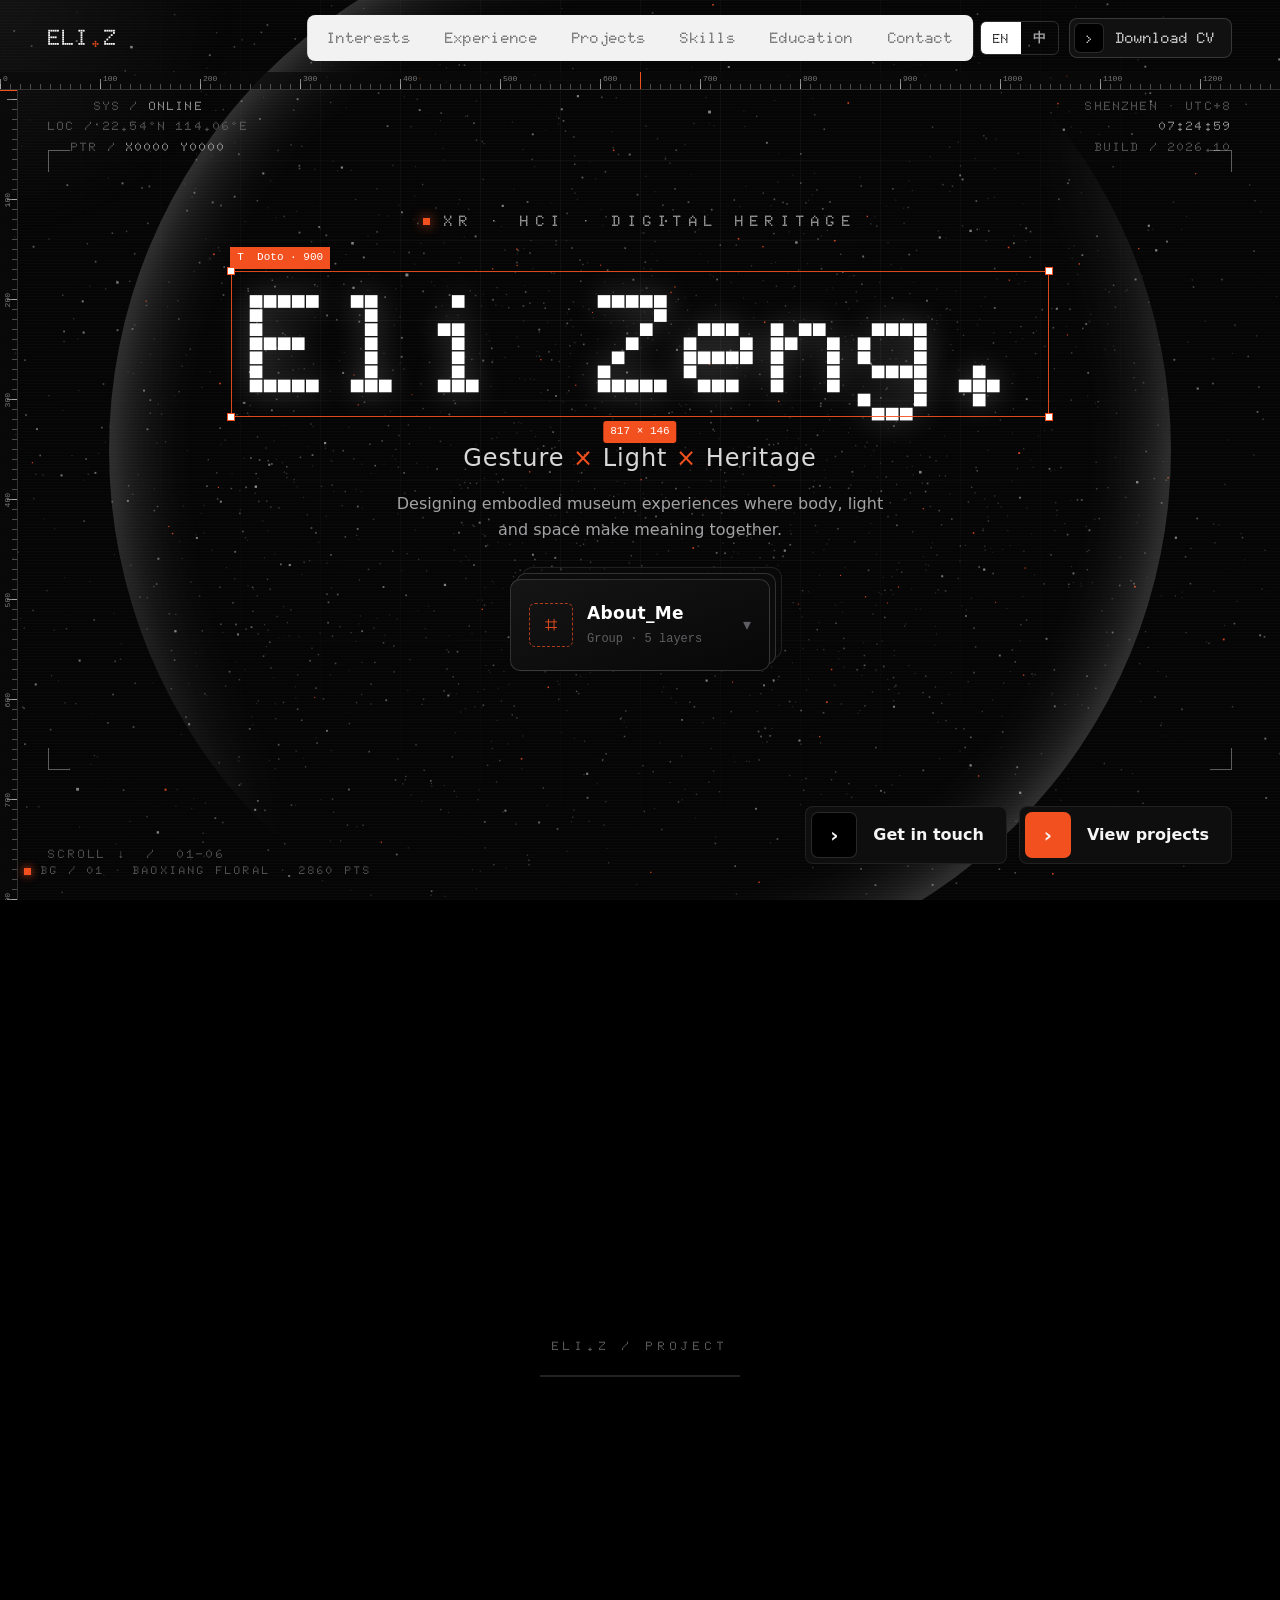
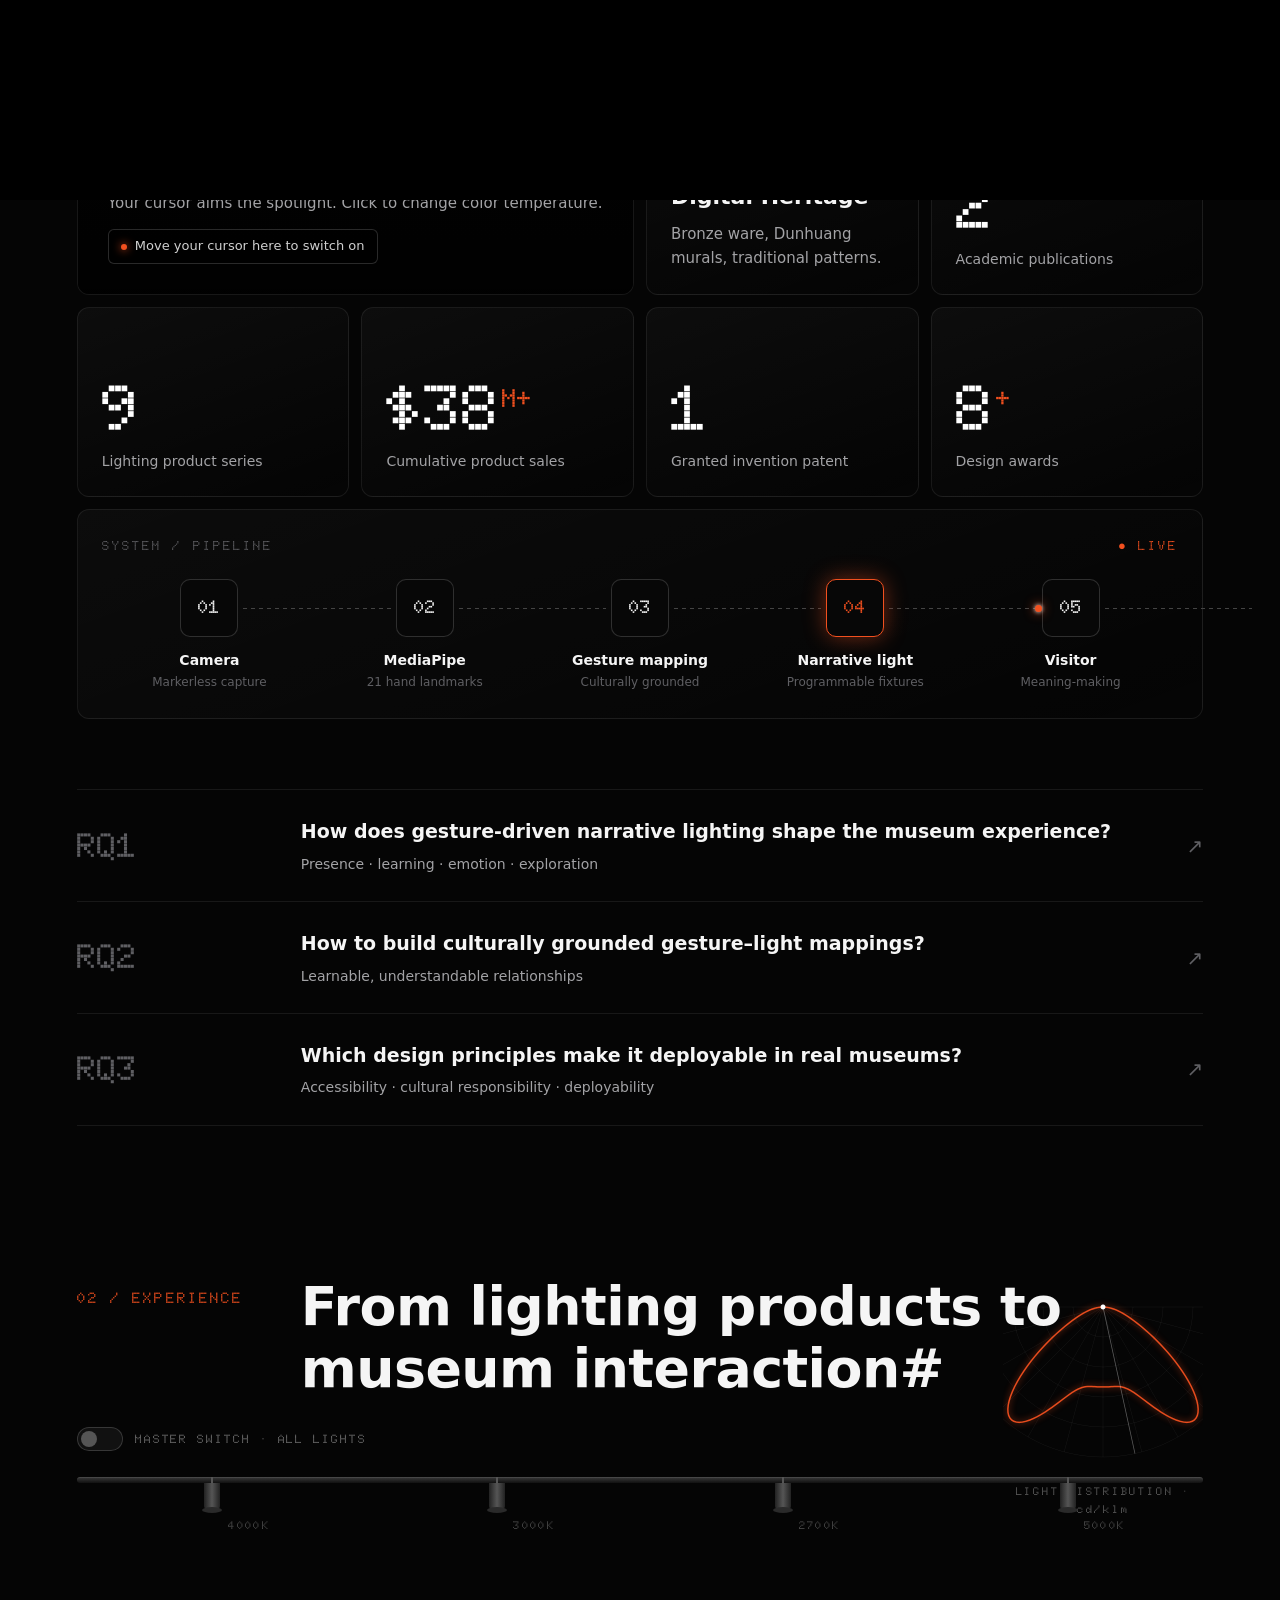
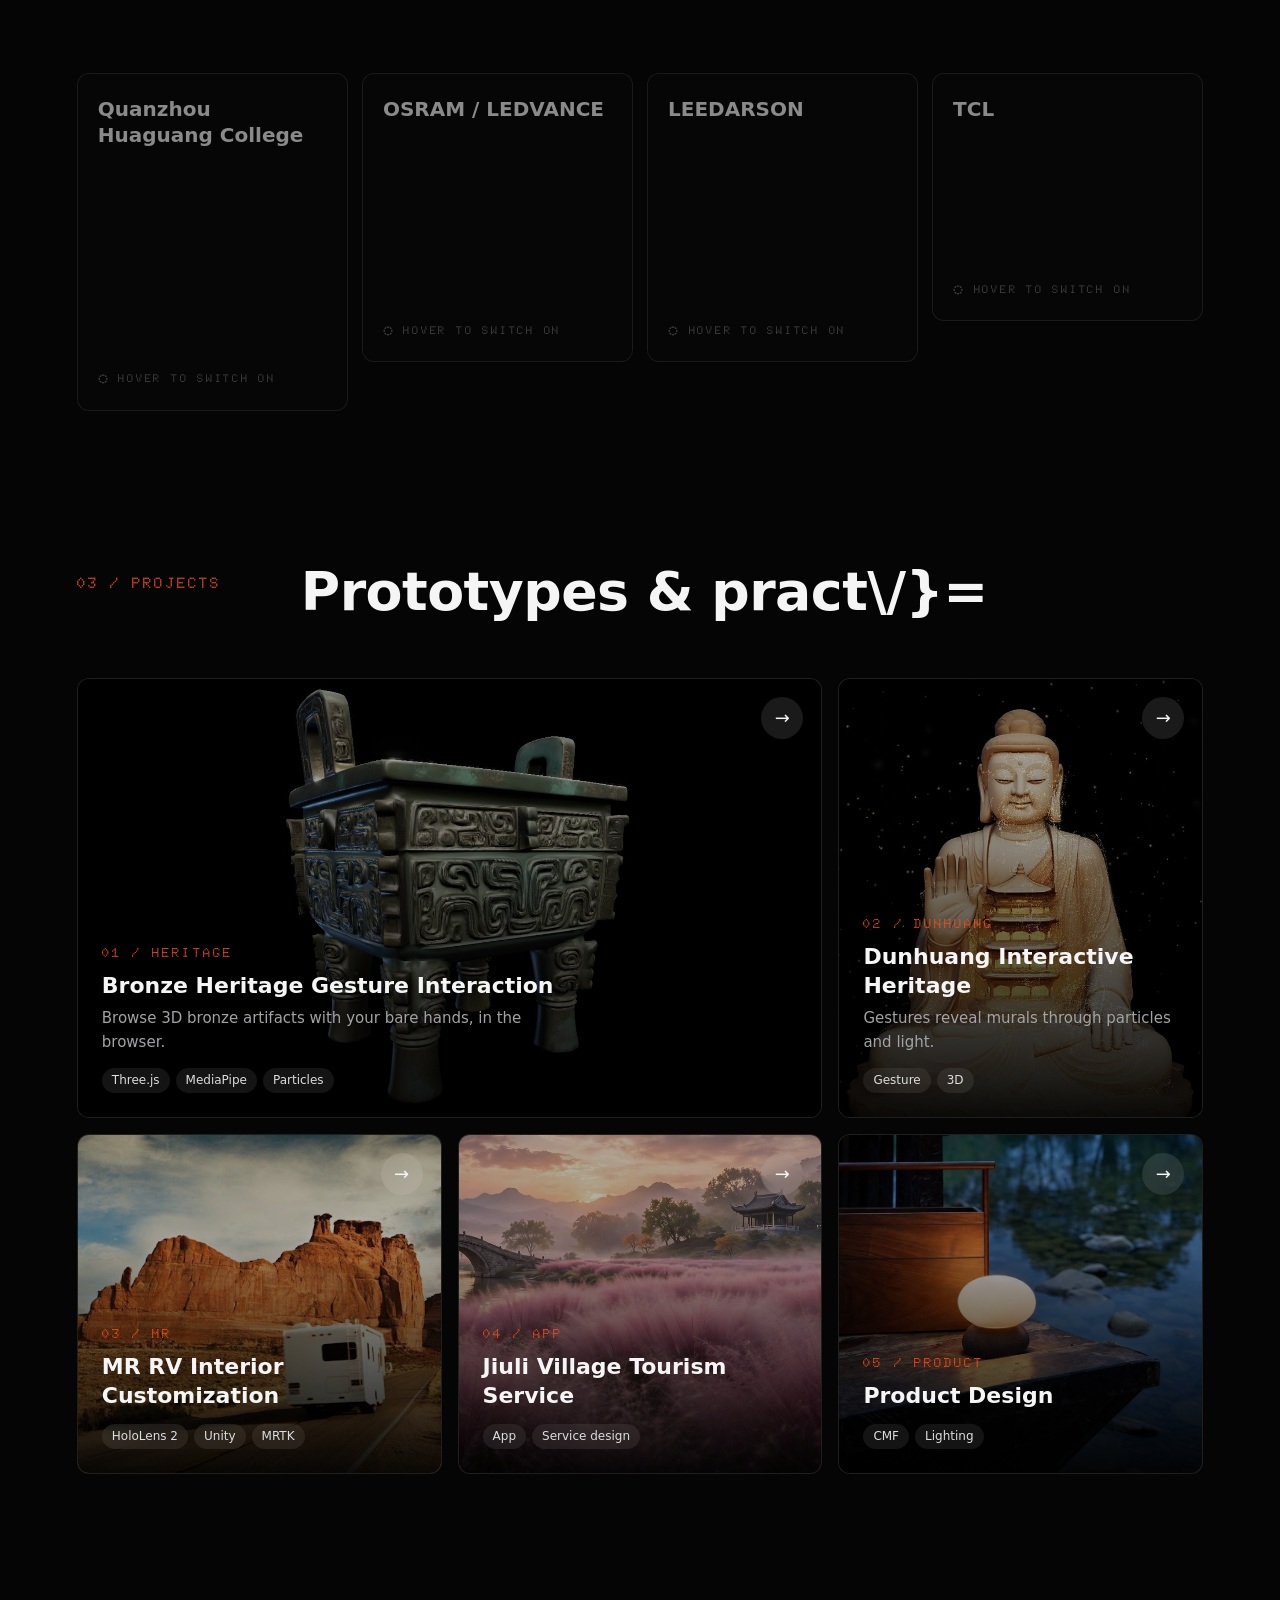
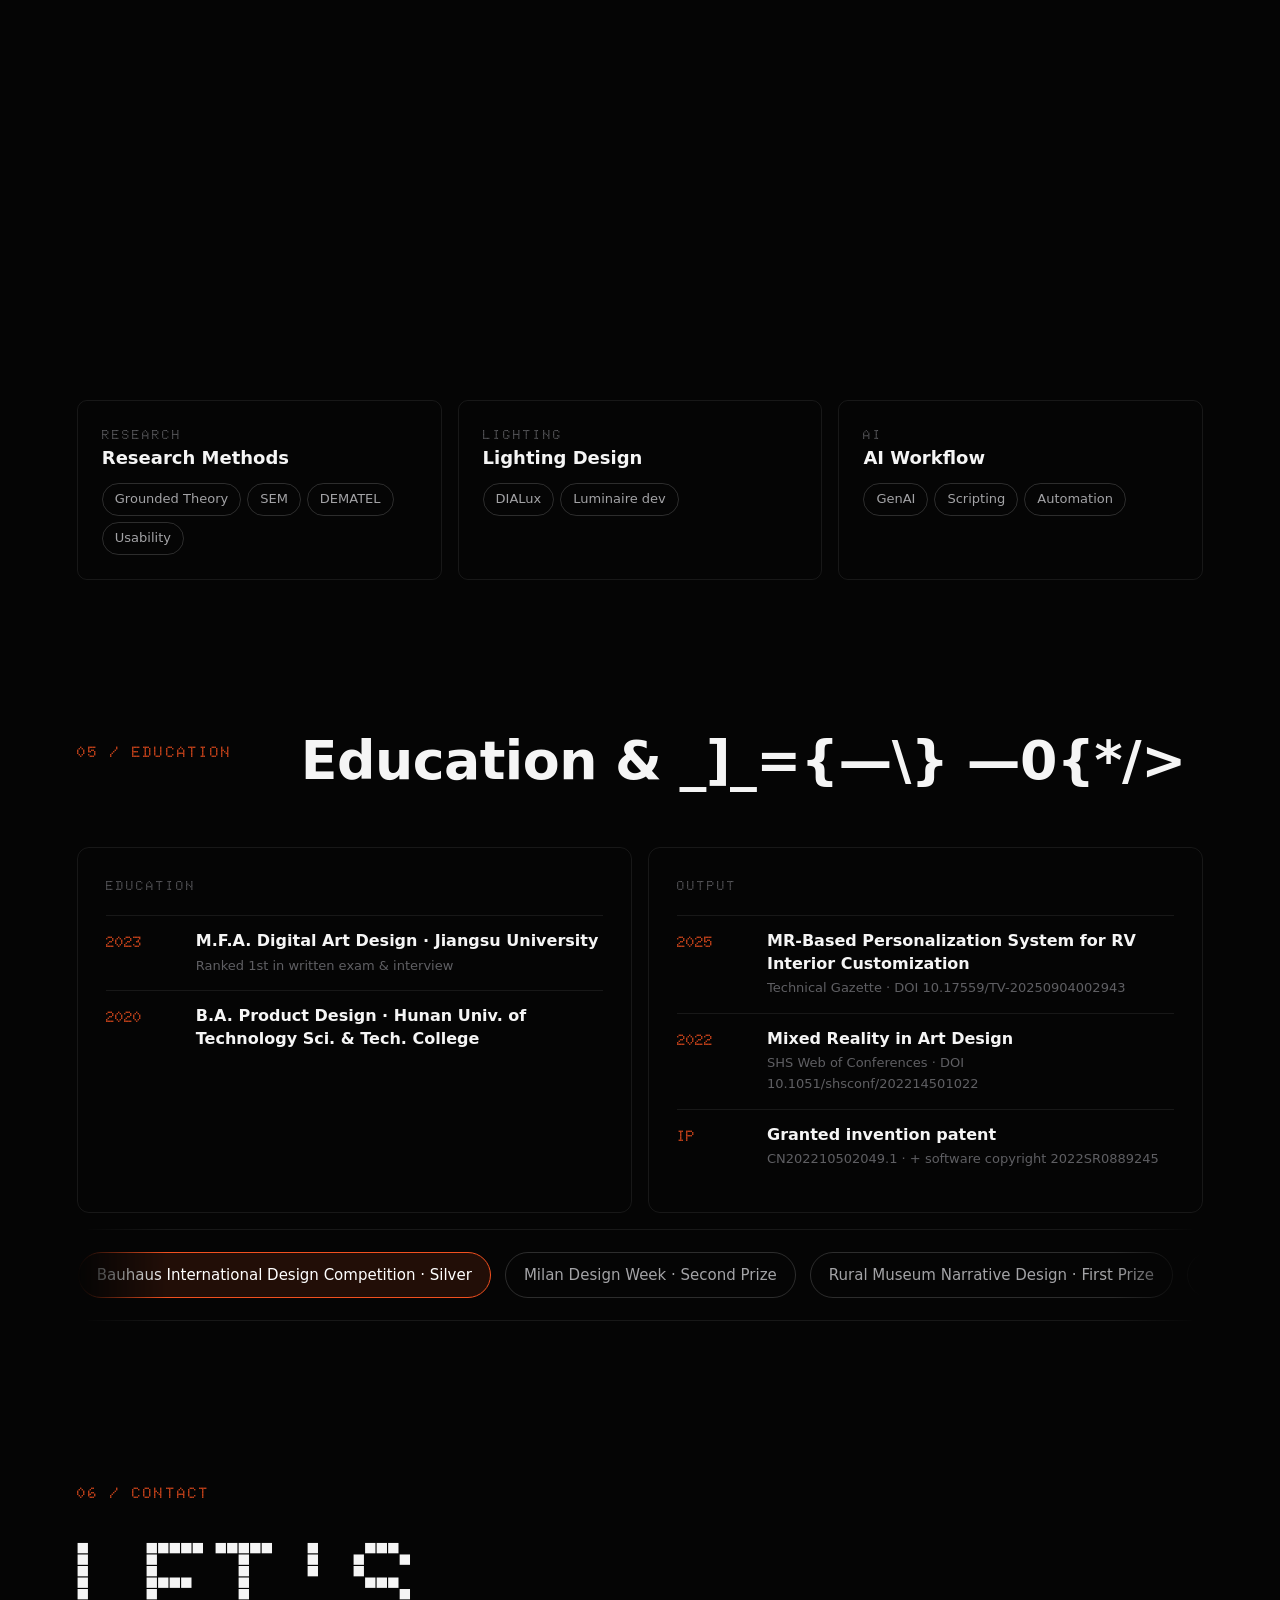
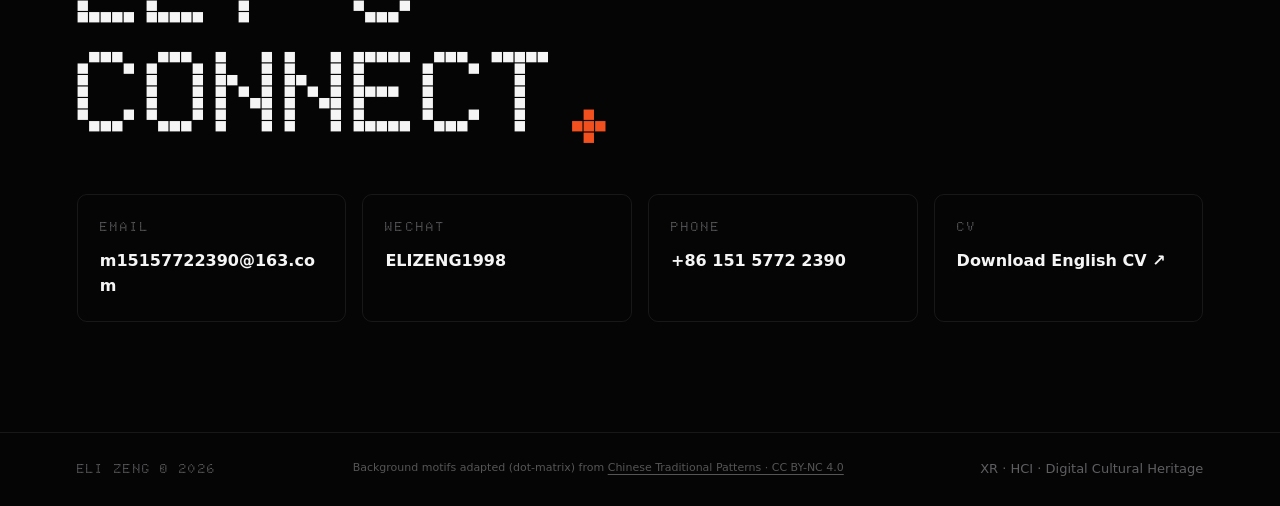
==== v2/index.html @ 32a94dcb "Add v2 redesign: v2/index.html" ====
<!doctype html>
<html lang="zh-CN">
<head>
<meta charset="utf-8">
<meta name="viewport" content="width=device-width,initial-scale=1,viewport-fit=cover">
<title>Eli Zeng 曾韩擂 — XR · HCI · Digital Heritage</title>
<meta name="description" content="Eli Zeng / 曾韩擂 — Designer exploring XR, HCI and Digital Cultural Heritage.">
<link rel="preconnect" href="https://fonts.googleapis.com">
<link rel="preconnect" href="https://fonts.gstatic.com" crossorigin>
<link href="https://fonts.googleapis.com/css2?family=Doto:wght@600;700;800;900&display=swap" rel="stylesheet">
<style>
:root{
  --bg:#050505;--panel:#0c0c0d;--line:rgba(255,255,255,.08);--line-2:rgba(255,255,255,.16);
  --t1:#f5f5f5;--t2:#a3a3a6;--t3:#5f5f63;
  --red:#f2501f;--red-glow:rgba(242,80,31,.45);
  --sans:"PingFang SC","PingFang TC","苹方-简","Helvetica Neue","Noto Sans SC","Microsoft YaHei",system-ui,sans-serif;
  --dot:"Doto",ui-monospace,monospace;
  --ease:cubic-bezier(.22,1,.36,1);
}
*{box-sizing:border-box;margin:0;padding:0}
html{scroll-behavior:smooth;background:var(--bg)}
body{font-family:var(--sans);background:var(--bg);color:var(--t1);line-height:1.6;-webkit-font-smoothing:antialiased;overflow-x:hidden}
a{color:inherit;text-decoration:none}
img{display:block;max-width:100%}

/* ---------- background layers ---------- */
#particles{position:fixed;inset:0;z-index:0;pointer-events:none}
.grid-bg{position:fixed;inset:0;z-index:0;pointer-events:none;
  background-image:linear-gradient(var(--line) 1px,transparent 1px),linear-gradient(90deg,var(--line) 1px,transparent 1px);
  background-size:80px 80px;mask-image:radial-gradient(ellipse at 50% 30%,#000 20%,transparent 75%);opacity:.55}
.scan{position:fixed;inset:0;z-index:1;pointer-events:none;background:repeating-linear-gradient(0deg,rgba(255,255,255,.018) 0 1px,transparent 1px 3px)}
.cursor-glow{position:fixed;width:520px;height:520px;border-radius:50%;pointer-events:none;z-index:1;
  background:radial-gradient(circle,rgba(255,255,255,.06),transparent 65%);transform:translate(-50%,-50%);transition:opacity .4s}
main,header,footer{position:relative;z-index:2}

/* ---------- header (Doto kept) ---------- */
.header{position:fixed;top:0;left:0;right:0;z-index:50;display:flex;align-items:center;justify-content:space-between;
  padding:18px clamp(18px,4vw,48px);transition:background .4s,backdrop-filter .4s,border-color .4s;border-bottom:1px solid transparent}
.header.scrolled{background:rgba(5,5,5,.72);backdrop-filter:blur(14px);border-color:var(--line)}
.brand{font-family:var(--dot);font-weight:800;font-size:22px;letter-spacing:.04em}
.brand b{color:var(--red)}
.nav{position:absolute;left:50%;transform:translateX(-50%);display:flex;gap:2px;padding:4px;border-radius:8px;background:#f2f2f2}
.nav a{font-family:var(--dot);font-weight:800;font-size:15px;letter-spacing:.02em;padding:7px 16px;border-radius:6px;color:#555;transition:color .3s,background .3s}
.nav a:hover{color:#000}
.nav a.active{color:#fff;background:#000}
.tools{display:flex;gap:10px;align-items:center}
.lang{display:flex;border:1px solid var(--line-2);border-radius:6px;overflow:hidden}
.lang button{font-family:var(--dot);font-weight:800;font-size:13px;background:none;border:0;color:var(--t2);padding:7px 12px;cursor:pointer}
.lang button.active{background:#fff;color:#000}
.cv-btn{display:flex;align-items:center;gap:12px;font-family:var(--dot);font-weight:800;font-size:15px;padding:4px 16px 4px 4px;border-radius:8px;background:#111;border:1px solid var(--line-2);color:#fff;transition:all .3s var(--ease)}
.cv-btn i{width:30px;height:30px;border-radius:6px;display:grid;place-items:center;background:#000;border:1px solid var(--line-2);font-style:normal;transition:background .3s}
.cv-btn:hover i{background:var(--red);border-color:var(--red)}
@media(max-width:980px){.nav{display:none}}

/* ---------- hero ---------- */
.hero{min-height:100vh;display:flex;flex-direction:column;align-items:center;justify-content:center;text-align:center;padding:120px clamp(20px,4vw,48px) 140px;position:relative;overflow:hidden}
.halo{position:absolute;left:50%;top:50%;width:min(118vh,96vw);aspect-ratio:1;transform:translate(-50%,-50%);border-radius:50%;pointer-events:none;
  box-shadow:0 0 60px 18px rgba(255,255,255,.35),inset 0 0 70px 14px rgba(255,255,255,.28);border:2px solid rgba(255,255,255,.55);filter:blur(10px);opacity:.75;
  -webkit-mask:conic-gradient(from 200deg,transparent 0 6%,#000 18% 40%,transparent 52% 58%,#000 70% 92%,transparent);mask:conic-gradient(from 200deg,transparent 0 6%,#000 18% 40%,transparent 52% 58%,#000 70% 92%,transparent);
  animation:haloSpin 40s linear infinite}
@keyframes haloSpin{to{transform:translate(-50%,-50%) rotate(360deg)}}
.hud{font-family:var(--dot);font-weight:800;font-size:15px;letter-spacing:.42em;color:#bdbdbd;margin-bottom:34px;display:flex;gap:14px;align-items:center}
.hud .dotlive{width:7px;height:7px;background:var(--red);box-shadow:0 0 12px var(--red);animation:pulse 1.6s infinite}
@keyframes pulse{50%{opacity:.25}}
.hero-name{font-family:var(--dot);font-weight:900;font-size:clamp(64px,11vw,176px);line-height:.95;letter-spacing:.02em;color:#fff;text-shadow:0 0 30px rgba(255,255,255,.25)}
.hero-role{margin-top:22px;font-size:clamp(18px,2vw,24px);font-weight:500;color:#d8d8d8;letter-spacing:.04em}
.hero-role .acc{color:var(--red)}
.hero-bottom{position:absolute;left:clamp(20px,4vw,48px);right:clamp(20px,4vw,48px);bottom:36px;display:flex;justify-content:space-between;align-items:flex-end;gap:20px;text-align:left}
.hero-sub{max-width:520px;color:var(--t2);font-size:16px;margin-top:14px}
.scroll-mini{font-family:var(--dot);font-weight:800;font-size:12px;letter-spacing:.24em;color:#666}
.btn-sq{display:inline-flex;align-items:center;gap:16px;padding:5px 22px 5px 5px;border-radius:8px;background:#0e0e0e;border:1px solid var(--line);font-size:16px;font-weight:600;transition:all .35s var(--ease)}
.btn-sq i{width:46px;height:46px;border-radius:7px;display:grid;place-items:center;background:var(--red);font-style:normal;font-size:20px;transition:transform .35s var(--ease)}
.btn-sq:hover{border-color:var(--red);box-shadow:0 0 30px var(--red-glow)}
.btn-sq:hover i{transform:translateX(3px)}
.btn-sq.ghost i{background:#000;border:1px solid var(--line-2)}
.hero-cta{display:flex;gap:12px;flex-wrap:wrap}
@media(max-width:760px){.hero-bottom{flex-direction:column;align-items:flex-start}}

/* ---------- splash ---------- */
#splash{position:fixed;inset:0;z-index:100;background:#000;display:grid;place-items:center;transition:opacity .8s var(--ease),visibility .8s}
#splash.done{opacity:0;visibility:hidden}
#splash .pct{font-family:var(--dot);font-weight:900;font-size:clamp(70px,12vw,160px);color:#fff}
#splash .lbl{font-family:var(--dot);font-weight:800;font-size:14px;letter-spacing:.4em;color:#777;margin-top:10px;text-align:center}
#splash .bar{width:220px;height:2px;background:#222;margin:22px auto 0;overflow:hidden}
#splash .bar i{display:block;height:100%;width:0;background:var(--red)}

/* ---------- bento ---------- */
.bento{display:grid;grid-template-columns:repeat(4,1fr);grid-auto-rows:minmax(190px,auto);gap:12px}
.tile{position:relative;border:1px solid var(--line);border-radius:12px;background:linear-gradient(160deg,rgba(255,255,255,.035),rgba(255,255,255,0));padding:24px;overflow:hidden}
.tile.big{grid-column:span 2;grid-row:span 2;display:flex;align-items:flex-end;isolation:isolate;padding:30px}
.tile.big img{position:absolute;inset:0;width:100%;height:100%;object-fit:cover;z-index:-2;filter:grayscale(.6) brightness(.6);transform:scale(1.03);transition:transform 1.2s var(--ease),filter .8s}
.tile.big::after{content:"";position:absolute;inset:0;z-index:-1;background:linear-gradient(180deg,transparent 35%,rgba(0,0,0,.9))}
.tile.big:hover img{transform:scale(1.09);filter:grayscale(0) brightness(.75)}
.tile .h2{font-family:var(--sans);font-size:clamp(28px,3vw,40px);font-weight:600;margin:10px 0 8px;line-height:1.15}
.tile.big .kicker{color:var(--red)}
.stat{display:flex;flex-direction:column;justify-content:flex-end}
.stat::after{content:"";position:absolute;left:0;bottom:0;height:2px;width:0;background:var(--red);transition:width .8s var(--ease)}
.stat:hover::after{width:100%}
.stat-num{font-family:var(--dot);font-weight:900;font-size:clamp(46px,5vw,72px);line-height:1;color:#fff}
.stat-num sup{font-size:.4em;color:var(--red);margin-left:2px}
.stat-label{margin-top:10px;font-size:14px;color:var(--t2)}
.bento .stat:nth-last-child(5){grid-column:4}
@media(max-width:900px){.bento{grid-template-columns:1fr 1fr}.tile.big{grid-column:span 2}.bento .stat:nth-last-child(5){grid-column:auto}}

/* ---------- sections ---------- */
.section{padding:clamp(90px,12vw,150px) clamp(20px,6vw,96px) 0}
.sec-head{display:grid;grid-template-columns:200px 1fr;gap:24px;align-items:start;margin-bottom:56px}
.sec-idx{font-family:var(--dot);font-weight:800;font-size:15px;letter-spacing:.14em;color:var(--red);padding-top:10px}
.sec-title{font-size:clamp(30px,4.2vw,54px);font-weight:600;line-height:1.15;letter-spacing:-.01em}
.sec-lead{margin-top:16px;color:var(--t2);font-size:17px;max-width:640px}
@media(max-width:760px){.sec-head{grid-template-columns:1fr;gap:8px}}

/* type hierarchy tokens */
.kicker{font-family:var(--dot);font-weight:800;font-size:13px;letter-spacing:.16em;color:var(--t3)}
.h3{font-size:22px;font-weight:600;line-height:1.3}
.body{font-size:15px;color:var(--t2)}
.meta{font-size:13px;color:var(--t3)}
.hl{color:#fff;background:linear-gradient(transparent 62%,rgba(242,80,31,.4) 62%)}

/* research cards */
.cards3{display:grid;grid-template-columns:repeat(3,1fr);gap:16px}
.rcard{position:relative;border:1px solid var(--line);border-radius:12px;background:linear-gradient(160deg,rgba(255,255,255,.035),rgba(255,255,255,0));overflow:hidden;transition:border-color .4s,transform .5s var(--ease)}
.rcard::before{content:"";position:absolute;inset:-1px;border-radius:inherit;padding:1px;background:conic-gradient(from var(--a,0deg),transparent 70%,var(--red) 85%,transparent 100%);
  -webkit-mask:linear-gradient(#000 0 0) content-box,linear-gradient(#000 0 0);-webkit-mask-composite:xor;mask-composite:exclude;opacity:0;transition:opacity .4s}
.rcard:hover{transform:translateY(-6px);border-color:transparent}
.rcard:hover::before{opacity:1;animation:spin 3s linear infinite}
@property --a{syntax:"<angle>";inherits:false;initial-value:0deg}
@keyframes spin{to{--a:360deg}}
.rcard .icon{width:46px;height:46px;border-radius:12px;display:grid;place-items:center;border:1px solid var(--line-2);margin-bottom:26px;font-family:var(--dot);font-weight:900;color:var(--red);font-size:16px}
.rcard .h3{margin:8px 0 10px}
@media(max-width:900px){.cards3{grid-template-columns:1fr}}

.rq{margin-top:70px;border-top:1px solid var(--line)}
.rq-item{display:grid;grid-template-columns:200px 1fr 40px;gap:24px;padding:26px 0;border-bottom:1px solid var(--line);align-items:center;transition:padding .4s var(--ease)}
.rq-item:hover{padding-left:12px}
.rq-item:hover .rq-n{color:var(--red)}
.rq-n{font-family:var(--dot);font-weight:900;font-size:34px;color:var(--t3);transition:color .3s}
.rq-q{font-size:19px;font-weight:600}
.rq-q small{display:block;margin-top:6px;font-size:14px;font-weight:400;color:var(--t2)}
.rq-arrow{color:var(--t3);font-size:20px;text-align:right}
@media(max-width:760px){.rq-item{grid-template-columns:56px 1fr}.rq-arrow{display:none}}

/* experience timeline */
.timeline{position:relative;margin-left:200px;border-left:1px solid var(--line-2)}
.timeline .prog{position:absolute;left:-1px;top:0;width:1px;height:0;background:var(--red);box-shadow:0 0 10px var(--red)}
.job{position:relative;padding:0 0 46px 40px}
.job::before{content:"";position:absolute;left:-6px;top:8px;width:11px;height:11px;border-radius:50%;background:var(--bg);border:1px solid var(--line-2);transition:all .4s}
.job.on::before{background:var(--red);border-color:var(--red);box-shadow:0 0 14px var(--red)}
.job-top{display:flex;flex-wrap:wrap;gap:6px 16px;align-items:baseline}
.job-co{font-size:22px;font-weight:600}
.job-role{font-size:15px;color:var(--t2)}
.job-time{font-family:var(--dot);font-weight:800;font-size:14px;letter-spacing:.06em;color:var(--t3);margin-bottom:8px}
.job-kpi{margin-top:12px;display:flex;flex-wrap:wrap;gap:8px}
.chip{font-size:13px;padding:5px 12px;border-radius:999px;border:1px solid var(--line-2);color:var(--t2)}
.chip.red{border-color:rgba(242,80,31,.5);color:#ffb3ae;background:rgba(242,80,31,.08)}
@media(max-width:760px){.timeline{margin-left:6px}}

/* projects */
.proj-grid{display:grid;grid-template-columns:repeat(6,1fr);gap:16px}
.proj{position:relative;border-radius:12px;overflow:hidden;border:1px solid var(--line);background:var(--panel);min-height:340px;display:flex;flex-direction:column;justify-content:flex-end;isolation:isolate;transform-style:preserve-3d;transition:transform .2s ease-out,border-color .4s}
.proj:nth-child(1){grid-column:span 4;min-height:440px}
.proj:nth-child(2){grid-column:span 2;min-height:440px}
.proj:nth-child(3),.proj:nth-child(4),.proj:nth-child(5){grid-column:span 2}
.proj img{position:absolute;inset:0;width:100%;height:100%;object-fit:cover;z-index:-2;transform:scale(1.04);transition:transform 1s var(--ease),filter .6s;filter:saturate(.85) brightness(.7)}
.proj::after{content:"";position:absolute;inset:0;z-index:-1;background:linear-gradient(180deg,transparent 30%,rgba(0,0,0,.92))}
.proj:hover{border-color:rgba(242,80,31,.6)}
.proj:hover img{transform:scale(1.1);filter:saturate(1.05) brightness(.85)}
.proj-body{padding:24px}
.proj .kicker{color:var(--red)}
.proj .h3{margin:8px 0 6px}
.proj .body{max-width:440px}
.proj .tags{margin-top:14px;display:flex;flex-wrap:wrap;gap:6px}
.proj .tags span{font-size:12px;padding:3px 10px;border-radius:999px;background:rgba(255,255,255,.08);color:#ddd;backdrop-filter:blur(6px)}
.proj .go{position:absolute;top:18px;right:18px;width:42px;height:42px;border-radius:50%;display:grid;place-items:center;background:rgba(255,255,255,.1);backdrop-filter:blur(8px);font-size:18px;transition:all .4s var(--ease)}
.proj:hover .go{background:var(--red);transform:rotate(-45deg)}
@media(max-width:900px){.proj-grid{grid-template-columns:1fr}.proj:nth-child(n){grid-column:auto;min-height:340px}}

/* skills */
.skills{display:grid;grid-template-columns:repeat(3,1fr);gap:16px}
.skill{padding:24px;border:1px solid var(--line);border-radius:10px;transition:background .4s}
.skill:hover{background:rgba(255,255,255,.03)}
.skill .h3{font-size:18px;margin-bottom:14px}
.skill .tags{display:flex;flex-wrap:wrap;gap:6px}
@media(max-width:900px){.skills{grid-template-columns:1fr}}

/* education & output */
.two{display:grid;grid-template-columns:1fr 1fr;gap:16px}
.box{padding:28px;border:1px solid var(--line);border-radius:12px}
.box .kicker{margin-bottom:18px}
.row{display:grid;grid-template-columns:76px 1fr;gap:14px;padding:14px 0;border-top:1px solid var(--line)}
.row:first-of-type{border-top:0}
.row .y{font-family:var(--dot);font-weight:800;font-size:15px;color:var(--red)}
.row .t{font-size:16px;font-weight:600;line-height:1.4}
.row .m{font-size:13px;color:var(--t3);margin-top:3px}
@media(max-width:900px){.two{grid-template-columns:1fr}}
.marquee{margin-top:16px;border:1px solid var(--line);border-radius:12px;overflow:hidden;padding:22px 0;mask-image:linear-gradient(90deg,transparent,#000 8%,#000 92%,transparent)}
.marquee-track{display:flex;gap:14px;width:max-content;animation:marq 40s linear infinite}
.marquee:hover .marquee-track{animation-play-state:paused}
@keyframes marq{to{transform:translateX(-50%)}}
.award{white-space:nowrap;font-size:15px;padding:10px 18px;border-radius:999px;border:1px solid var(--line-2);color:var(--t2)}
.award.gold{color:#fff;border-color:var(--red);background:rgba(242,80,31,.12)}

/* contact */
.contact{padding-bottom:110px}
.contact-big{font-family:var(--dot);font-weight:900;font-size:clamp(54px,9vw,140px);line-height:.95}
.contact-big span{color:var(--red)}
.contact-grid{margin-top:46px;display:grid;grid-template-columns:repeat(4,1fr);gap:16px}
.cbox{padding:22px;border:1px solid var(--line);border-radius:10px;transition:all .4s var(--ease)}
.cbox:hover{border-color:var(--red);transform:translateY(-4px)}
.cbox .kicker{margin-bottom:10px}
.cbox .v{font-size:16px;font-weight:600;word-break:break-all}
@media(max-width:900px){.contact-grid{grid-template-columns:1fr 1fr}}
footer{border-top:1px solid var(--line);padding:26px clamp(20px,6vw,96px);display:flex;justify-content:space-between;color:var(--t3);font-size:13px}
footer .d{font-family:var(--dot);font-weight:800;letter-spacing:.1em}


/* ---------- hero HUD ---------- */
.hud-corner{position:absolute;font-family:var(--dot);font-weight:800;font-size:12px;letter-spacing:.18em;color:#6d6d6d;line-height:1.7;pointer-events:none}
.hud-corner.tl{top:96px;left:clamp(20px,4vw,48px)}
.hud-corner.tr{top:96px;right:clamp(20px,4vw,48px);text-align:right}
.hud-corner b{color:#bbb;font-weight:800}
.bracket{position:absolute;width:22px;height:22px;border-color:rgba(255,255,255,.35);border-style:solid;pointer-events:none}
.bracket.a{top:150px;left:clamp(20px,4vw,48px);border-width:1px 0 0 1px}.bracket.b{top:150px;right:clamp(20px,4vw,48px);border-width:1px 1px 0 0}
.bracket.c{bottom:130px;left:clamp(20px,4vw,48px);border-width:0 0 1px 1px}.bracket.d{bottom:130px;right:clamp(20px,4vw,48px);border-width:0 1px 1px 0}
@media(max-width:760px){.hud-corner,.bracket{display:none}}

/* ---------- tech marquee ---------- */
.ticker{position:relative;z-index:2;border-top:1px solid var(--line);border-bottom:1px solid var(--line);overflow:hidden;padding:14px 0;background:rgba(0,0,0,.5)}
.ticker-track{display:flex;gap:40px;width:max-content;animation:marq 38s linear infinite;font-family:var(--dot);font-weight:800;font-size:16px;letter-spacing:.2em;color:#777;white-space:nowrap}
.ticker-track span::before{content:"◆";color:var(--red);margin-right:40px;font-size:10px;vertical-align:2px}

/* ---------- light field demo ---------- */
.tile.demo{padding:0;cursor:crosshair;background:#030303}
.tile.demo canvas{position:absolute;inset:0;width:100%;height:100%;z-index:-2}
.tile.demo::after{background:linear-gradient(180deg,transparent 55%,rgba(0,0,0,.85))}
.tile.demo .tile-in{padding:30px;pointer-events:none}
.demo-hud{position:absolute;top:18px;left:20px;right:20px;display:flex;justify-content:space-between;font-family:var(--dot);font-weight:800;font-size:12px;letter-spacing:.16em;color:#777;pointer-events:none}
.demo-hud b{color:var(--red)}
.demo-hint{display:inline-flex;align-items:center;gap:8px;margin-top:14px;font-size:13px;color:#cfcfcf;padding:6px 12px;border:1px solid var(--line-2);border-radius:6px;background:rgba(0,0,0,.4)}
.demo-hint i{width:6px;height:6px;background:var(--red);border-radius:50%;box-shadow:0 0 8px var(--red);animation:pulse 1.2s infinite}

/* ---------- pipeline ---------- */
.pipe{margin-top:12px;border:1px solid var(--line);border-radius:12px;padding:26px 24px;background:linear-gradient(160deg,rgba(255,255,255,.03),transparent)}
.pipe-head{display:flex;justify-content:space-between;margin-bottom:22px}
.pipe-row{display:grid;grid-template-columns:repeat(5,1fr);gap:0;position:relative}
.node{position:relative;text-align:center;padding:0 6px}
.node .nb{width:58px;height:58px;margin:0 auto 12px;border:1px solid var(--line-2);border-radius:10px;display:grid;place-items:center;font-family:var(--dot);font-weight:900;font-size:18px;background:#070707;position:relative;z-index:2;transition:border-color .3s,box-shadow .3s}
.node.lit .nb{border-color:var(--red);box-shadow:0 0 22px var(--red-glow);color:var(--red)}
.node .nt{font-size:14px;font-weight:600}
.node .nm{font-size:12px;color:var(--t3);margin-top:2px}
.node:not(:last-child)::after{content:"";position:absolute;top:29px;left:calc(50% + 34px);right:calc(-50% + 34px);height:1px;background:repeating-linear-gradient(90deg,#444 0 4px,transparent 4px 8px)}
.packet{position:absolute;top:26px;width:7px;height:7px;border-radius:50%;background:var(--red);box-shadow:0 0 12px var(--red),0 0 4px #fff;z-index:3}
@media(max-width:760px){.pipe-row{grid-template-columns:1fr 1fr;row-gap:24px}.node::after,.packet{display:none}}

/* ---------- experience: track lighting ---------- */
.exp-wrap{position:relative}
.polar{position:absolute;right:0;top:-150px;width:200px;height:200px}
.polar-cap{position:absolute;right:0;top:56px;width:200px;text-align:center;font-family:var(--dot);font-weight:800;font-size:11px;letter-spacing:.16em;color:#666}
@media(max-width:1000px){.polar,.polar-cap{display:none}}
.rail{height:6px;border-radius:3px;background:linear-gradient(180deg,#3a3a3a,#111);box-shadow:0 1px 0 rgba(255,255,255,.08) inset;margin-bottom:0;position:relative}
.jobs{display:grid;grid-template-columns:repeat(4,1fr);gap:14px}
.job2{position:relative;padding-top:190px;--cct:255,214,170}
.job2[data-cct="2700"]{--cct:255,170,95}.job2[data-cct="3000"]{--cct:255,190,130}.job2[data-cct="4000"]{--cct:255,226,190}.job2[data-cct="5000"]{--cct:228,236,255}
.lamp{position:absolute;top:0;left:50%;transform:translateX(-50%);width:16px;height:26px;background:linear-gradient(90deg,#222,#555,#222);border-radius:0 0 3px 3px}
.lamp::before{content:"";position:absolute;top:-6px;left:50%;width:2px;height:6px;background:#555;transform:translateX(-50%)}
.lamp::after{content:"";position:absolute;bottom:-4px;left:50%;transform:translateX(-50%);width:20px;height:6px;border-radius:50%;background:#2a2a2a;transition:background .3s,box-shadow .3s}
.job2.on .lamp::after{background:rgb(var(--cct));box-shadow:0 0 14px 4px rgba(var(--cct),.9),0 0 40px 10px rgba(var(--cct),.35)}
.cct{position:absolute;top:34px;left:calc(50% + 16px);font-family:var(--dot);font-weight:800;font-size:11px;letter-spacing:.12em;color:#555;transition:color .4s}
.job2.on .cct{color:rgb(var(--cct))}
.beam{position:absolute;top:26px;left:50%;transform:translateX(-50%);width:120%;height:calc(100% - 26px);pointer-events:none;opacity:0;
  clip-path:polygon(46% 0,54% 0,100% 100%,0 100%);background:linear-gradient(180deg,rgba(var(--cct),.42),rgba(var(--cct),.10) 55%,rgba(var(--cct),0));filter:blur(6px);transition:opacity .5s}
.job2.on .beam{animation:lightOn 1.1s steps(1) forwards}
.job2.on:hover .beam{opacity:1!important;filter:blur(4px) brightness(1.35)}
@keyframes lightOn{0%{opacity:.0}10%{opacity:.85}18%{opacity:.1}30%{opacity:.9}38%{opacity:.25}50%,100%{opacity:.85}}
.job-card{position:relative;border:1px solid var(--line);border-radius:12px;padding:22px 20px;background:rgba(8,8,8,.7);min-height:230px;transition:border-color .6s,box-shadow .6s;opacity:.4;transition:opacity .8s,border-color .6s,box-shadow .6s}
.job2.on .job-card{opacity:1;border-color:rgba(var(--cct),.35);box-shadow:0 -30px 60px -30px rgba(var(--cct),.5) inset}
.job-card::before{content:"";position:absolute;left:10%;right:10%;top:-1px;height:1px;background:linear-gradient(90deg,transparent,rgba(var(--cct),.9),transparent);opacity:0;transition:opacity .8s}
.job2.on .job-card::before{opacity:1}
.job-card .job-co{font-size:20px;font-weight:600;line-height:1.3}
.job-card .job-role{font-size:14px;color:var(--t2);margin-top:4px}
.job-card .reveal{margin-top:10px}
.job-card .reveal .job-time{margin-bottom:4px}
@media(max-width:1000px){.jobs{grid-template-columns:1fr 1fr}.rail{display:none}.job2{padding-top:170px}}
@media(max-width:600px){.jobs{grid-template-columns:1fr}}


/* ---------- design-software chrome: rulers, guides, selection ---------- */
.ruler-x,.ruler-y{position:absolute;z-index:3;pointer-events:none;background-color:rgba(10,10,10,.75)}
.ruler-x{top:72px;left:0;right:0;height:18px;border-bottom:1px solid var(--line-2);
  background-image:repeating-linear-gradient(90deg,rgba(255,255,255,.28) 0 1px,transparent 1px 10px),repeating-linear-gradient(90deg,rgba(255,255,255,.5) 0 1px,transparent 1px 100px);
  background-size:100% 5px,100% 10px;background-repeat:no-repeat;background-position:0 100%,0 100%}
.ruler-y{top:90px;left:0;bottom:0;width:18px;border-right:1px solid var(--line-2);
  background-image:repeating-linear-gradient(0deg,rgba(255,255,255,.28) 0 1px,transparent 1px 10px),repeating-linear-gradient(0deg,rgba(255,255,255,.5) 0 1px,transparent 1px 100px);
  background-size:5px 100%,10px 100%;background-repeat:no-repeat;background-position:100% 0,100% 0}
.ruler-x span,.ruler-y span{position:absolute;font-family:ui-monospace,monospace;font-size:8px;color:#777}
.ruler-x span{top:1px}.ruler-y span{left:2px;writing-mode:vertical-rl;transform:rotate(180deg)}
.rmark{position:absolute;background:var(--red)}
.ruler-x .rmark{top:0;bottom:0;width:1px}.ruler-y .rmark{left:0;right:0;height:1px}
.guide{position:absolute;z-index:2;pointer-events:none;opacity:0;transition:opacity .3s}
.guide.gx{left:18px;right:0;height:0;border-top:1px dashed rgba(242,80,31,.35)}
.guide.gy{top:90px;bottom:0;width:0;border-left:1px dashed rgba(242,80,31,.35)}
.hero:hover .guide{opacity:1}
.selbox{position:relative;padding:6px 18px;margin-top:4px}
.selbox::before{content:"";position:absolute;inset:0;border:1px solid var(--red);opacity:.0;transition:opacity .3s}
.selbox:hover::before,.selbox.on::before{opacity:.9}
.h{position:absolute;width:8px;height:8px;background:#fff;border:1px solid var(--red);opacity:0;transition:opacity .3s}
.selbox .h{opacity:0}.selbox:hover .h,.selbox.on .h{opacity:1}
.h.tl{left:-4px;top:-4px}.h.tr{right:-4px;top:-4px}.h.bl{left:-4px;bottom:-4px}.h.br{right:-4px;bottom:-4px}
.sel-tag{position:absolute;left:-1px;top:-24px;font-family:ui-monospace,monospace;font-size:11px;background:var(--red);color:#fff;padding:2px 7px;opacity:0;transition:opacity .3s;white-space:nowrap}
.sel-dim{position:absolute;left:50%;bottom:-26px;transform:translateX(-50%);font-family:ui-monospace,monospace;font-size:11px;background:var(--red);color:#fff;padding:2px 7px;border-radius:3px;opacity:0;transition:opacity .3s;white-space:nowrap}
.selbox:hover .sel-tag,.selbox:hover .sel-dim,.selbox.on .sel-tag,.selbox.on .sel-dim{opacity:1}
@media(max-width:760px){.ruler-x,.ruler-y,.guide{display:none}}
/* global inspector (hover any block) */
.inspect{position:fixed;z-index:60;pointer-events:none;border:1px solid var(--red);opacity:0;transition:opacity .2s,left .18s var(--ease),top .18s var(--ease),width .18s var(--ease),height .18s var(--ease)}
.inspect.show{opacity:1}
.inspect .h{opacity:1}
.inspect .lbl{position:absolute;left:-1px;top:-21px;font-family:ui-monospace,monospace;font-size:10.5px;background:var(--red);color:#fff;padding:2px 6px;white-space:nowrap}
.inspect .dim{position:absolute;left:50%;bottom:-22px;transform:translateX(-50%);font-family:ui-monospace,monospace;font-size:10.5px;background:var(--red);color:#fff;padding:2px 6px;border-radius:3px;white-space:nowrap}

/* ---------- About me: layer group (same interaction as the old folder) ---------- */
.lg{position:relative;margin-top:36px;width:260px;height:92px;user-select:none;-webkit-user-select:none;touch-action:pan-y;z-index:6}
.lg-items{position:absolute;left:50%;top:0;width:0;height:0;z-index:5}
.lg-pad{position:absolute;pointer-events:none}
.lg.open .lg-pad{pointer-events:auto}
.lg-card{position:absolute;inset:0;background:none;border:0;padding:0;cursor:pointer;font:inherit;color:#fff}
.lg-ghost{position:absolute;inset:0;border:1px solid var(--line-2);border-radius:10px;background:#0b0b0b;transition:transform .5s cubic-bezier(.34,1.6,.64,1)}
.lg-ghost.g1{transform:translate(6px,-6px)}.lg-ghost.g2{transform:translate(12px,-12px);opacity:.6}
.lg.open .lg-ghost.g1{transform:translate(10px,-14px) rotate(3deg)}.lg.open .lg-ghost.g2{transform:translate(20px,-26px) rotate(6deg)}
.lg-frame{position:absolute;inset:0;display:flex;align-items:center;gap:14px;padding:0 18px;border:1px solid var(--line-2);border-radius:10px;background:linear-gradient(160deg,#151515,#070707);transition:border-color .3s,box-shadow .3s}
.lg-frame .h{opacity:0}
.lg:hover .lg-frame,.lg.open .lg-frame{border-color:var(--red);box-shadow:0 0 30px var(--red-glow)}
.lg:hover .lg-frame .h,.lg.open .lg-frame .h{opacity:1}
.lg-ico{width:44px;height:44px;flex:none;display:grid;place-items:center;border:1px dashed rgba(242,80,31,.7);border-radius:6px;color:var(--red);font-size:22px}
.lg-txt{display:flex;flex-direction:column;align-items:flex-start;text-align:left}
.lg-name{font-size:17px;font-weight:600;letter-spacing:.02em}
.lg-sub{font-size:12px;color:var(--t3);margin-top:2px;font-family:ui-monospace,monospace}
.lg-chev{margin-left:auto;color:var(--t3);transition:transform .4s var(--ease)}
.lg.open .lg-chev{transform:rotate(180deg);color:var(--red)}
.lg-pill{position:absolute;left:0;top:0;display:inline-flex;align-items:center;gap:8px;white-space:nowrap;padding:10px 16px 10px 12px;border-radius:8px;
  background:rgba(14,14,14,.92);backdrop-filter:blur(8px);border:1px solid var(--line-2);color:#fff;font:600 14px/1 var(--sans);cursor:grab;touch-action:none;
  box-shadow:0 12px 30px rgba(0,0,0,.6),0 0 18px rgba(242,80,31,.12);opacity:0;pointer-events:none;
  transform:translate(-50%,-50%) translate(0px,40px) scale(.4);transition:transform .52s cubic-bezier(.34,1.57,.64,1) calc(var(--i)*45ms),opacity .22s ease calc(var(--i)*45ms)}
.lg-pill b{font:700 10px/1 ui-monospace,monospace;color:var(--red);border:1px solid rgba(242,80,31,.6);border-radius:3px;padding:3px 4px}
.lg-pill .h{width:6px;height:6px;opacity:0}
.lg-pill:hover,.lg-pill[data-drag]{border-color:var(--red)}
.lg-pill:hover .h,.lg-pill[data-drag] .h{opacity:1}
.lg-pill[data-drag]{cursor:grabbing}
.lg.open .lg-pill{opacity:1;pointer-events:auto;transform:translate(-50%,-50%) translate(var(--x),var(--y)) rotate(var(--r))}
.lg.live .lg-pill{transition:none}
.lg-pill[data-pop]{animation:lgPop .32s ease}
@keyframes lgPop{50%{filter:brightness(1.8)}}

/* ---------- light field (cursor-driven, lighting) ---------- */
.demo-hud .r{display:flex;gap:16px}
.cct-sw{display:inline-block;width:8px;height:8px;border-radius:50%;margin-right:6px;vertical-align:0;background:#ffb46b;box-shadow:0 0 8px currentColor}
.tile.demo .demo-hint{transition:opacity .4s}
.tile.demo.active .demo-hint{opacity:0}

/* ---------- experience: lights off by default ---------- */
@property --lr{syntax:"<percentage>";inherits:false;initial-value:0%}
.exp-switch{display:flex;align-items:center;gap:12px;margin:-28px 0 26px;font-family:var(--dot);font-weight:800;font-size:12px;letter-spacing:.16em;color:#777}
.exp-switch button{width:46px;height:24px;border-radius:12px;border:1px solid var(--line-2);background:#111;position:relative;cursor:pointer}
.exp-switch button::after{content:"";position:absolute;top:3px;left:3px;width:16px;height:16px;border-radius:50%;background:#555;transition:all .3s var(--ease)}
.exp-switch button[aria-pressed="true"]{border-color:var(--red)}
.exp-switch button[aria-pressed="true"]::after{left:25px;background:var(--red);box-shadow:0 0 10px var(--red)}
.job2{cursor:pointer}
.job-card{opacity:1!important}
.job-card .job-co{color:#8a8a8a;transition:color .6s,text-shadow .6s}
.job-card .reveal{--lr:0%;-webkit-mask-image:radial-gradient(ellipse 120% var(--lr) at 50% 0,#000 60%,transparent 100%);mask-image:radial-gradient(ellipse 120% var(--lr) at 50% 0,#000 60%,transparent 100%);transition:--lr 1s var(--ease)}
.job2.on .job-card .reveal{--lr:260%}
.job2.on .job-card .job-co{color:#fff;text-shadow:0 0 18px rgba(var(--cct),.55)}
.job-off-hint{font-family:var(--dot);font-weight:800;font-size:11px;letter-spacing:.16em;color:#4a4a4a;margin-top:14px;transition:opacity .4s}
.job2.on .job-off-hint{opacity:0}
.job2 .beam{animation:none!important;opacity:0;transition:opacity .25s}
.job2.on .beam{animation:lightOn .9s steps(1) forwards!important}

.bg-label{position:fixed;left:24px;bottom:20px;z-index:2;pointer-events:none;font-family:var(--dot);font-weight:800;font-size:11px;letter-spacing:.2em;color:#6a6a6a;display:flex;align-items:center;gap:10px}
.bg-label i{width:7px;height:7px;background:var(--red);box-shadow:0 0 8px var(--red)}
.bg-label.in{animation:bgIn .8s var(--ease)}
@keyframes bgIn{from{opacity:0;transform:translateY(6px);letter-spacing:.5em}to{opacity:1}}
@media(max-width:760px){.bg-label{display:none}}
footer .credit{font-size:11px;color:#555}footer .credit a{text-decoration:underline;text-underline-offset:3px}footer .credit a:hover{color:var(--red)}
footer{flex-wrap:wrap;gap:8px 24px}
/* reveal */
.rv{opacity:0;transform:translateY(36px);filter:blur(6px);transition:opacity .9s var(--ease),transform .9s var(--ease),filter .9s var(--ease)}
.rv.in{opacity:1;transform:none;filter:none}
.rv.d1{transition-delay:.08s}.rv.d2{transition-delay:.16s}.rv.d3{transition-delay:.24s}.rv.d4{transition-delay:.32s}
@media(prefers-reduced-motion:reduce){*{animation:none!important;transition:none!important}.rv{opacity:1;transform:none;filter:none}}

/* ---------- page transitions + button feedback (shared with project pages) ---------- */
.eli-veil{position:fixed;inset:0;z-index:9999;background:#000;display:grid;place-items:center;transform:translateY(100%);pointer-events:none}
.eli-veil.in{transform:translateY(0);transition:transform .35s var(--ease)}
.eli-veil .t{font-family:var(--dot);font-weight:900;font-size:clamp(34px,6vw,78px);color:#fff;text-align:center;line-height:1.05;padding:0 20px}
.eli-veil .l{font-family:var(--dot);font-weight:800;font-size:12px;letter-spacing:.4em;color:#777;margin-top:14px;text-align:center}
.eli-veil .b{width:200px;height:2px;background:#222;margin:18px auto 0;overflow:hidden}
.eli-veil .b i{display:block;height:100%;width:0;background:var(--red);transition:width .5s var(--ease) .1s}
.eli-veil.in .b i{width:100%}
.eli-ping{position:fixed;width:10px;height:10px;border:1px solid var(--red);pointer-events:none;z-index:9998;transform:translate(-50%,-50%);animation:eliPing .5s var(--ease) forwards}
@keyframes eliPing{to{width:46px;height:46px;opacity:0}}
:focus-visible{outline:1px solid var(--red);outline-offset:3px}
.btn-sq:active,.cv-btn:active,.lang button:active,.cbox:active,.lg-card:active{transform:scale(.97)}
.proj:active{transform:scale(.985)!important}
@media (prefers-reduced-motion:reduce){.eli-veil{display:none}}
</style>
</head>
<body>
<div id="splash" aria-hidden="true"><div><div class="pct"><span id="pct">0</span>%</div><div class="lbl">LOADING ELI.Z</div><div class="bar"><i id="bar"></i></div></div></div>
<canvas id="particles" aria-hidden="true"></canvas>
<div class="grid-bg" aria-hidden="true"></div>
<div class="scan" aria-hidden="true"></div>
<div class="cursor-glow" id="glow" aria-hidden="true"></div>

<header class="header" id="hdr">
  <a class="brand" href="#top">ELI<b>.</b>Z</a>
  <nav class="nav" aria-label="Primary">
    <a href="#research" data-en="Interests" data-zh="研究兴趣">Interests</a>
    <a href="#experience" data-en="Experience" data-zh="经历">Experience</a>
    <a href="#projects" data-en="Projects" data-zh="项目">Projects</a>
    <a href="#skills" data-en="Skills" data-zh="技能">Skills</a>
    <a href="#education" data-en="Education" data-zh="教育">Education</a>
    <a href="#contact" data-en="Contact" data-zh="联系">Contact</a>
  </nav>
  <div class="tools">
    <div class="lang"><button data-lang="en">EN</button><button data-lang="zh">中</button></div>
    <a class="cv-btn cv-link" href="https://cooleli.github.io/CV-project/assets/cv/Hanlei-Zeng-CV-EN.pdf" target="_blank" rel="noopener"><i>›</i><span data-en="Download CV" data-zh="下载简历">Download CV</span></a>
  </div>
</header>

<main id="top">
  <!-- HERO -->
  <section class="hero">
    <div class="halo" aria-hidden="true"></div>
    <div class="hud-corner tl" aria-hidden="true">SYS / <b>ONLINE</b><br>LOC / 22.54°N 114.06°E<br>PTR / <b id="ptr">X0000 Y0000</b></div>
    <div class="hud-corner tr" aria-hidden="true">SHENZHEN · UTC+8<br><b id="clock">00:00:00</b><br>BUILD / 2026.10</div>
    <i class="bracket a"></i><i class="bracket b"></i><i class="bracket c"></i><i class="bracket d"></i>
    <div class="ruler-x" id="rulerX" aria-hidden="true"><i class="rmark" id="rmX"></i></div>
    <div class="ruler-y" id="rulerY" aria-hidden="true"><i class="rmark" id="rmY"></i></div>
    <div class="guide gx" id="gx" aria-hidden="true"></div><div class="guide gy" id="gy" aria-hidden="true"></div>
    <div class="hud rv"><span class="dotlive"></span><span>XR · HCI · DIGITAL HERITAGE</span></div>
    <div class="selbox rv d1" id="nameSel"><span class="sel-tag">T&nbsp; Doto · 900</span><h1 class="hero-name" data-scramble data-en="Eli Zeng." data-zh="曾韩擂。">Eli Zeng.</h1><i class="h tl"></i><i class="h tr"></i><i class="h bl"></i><i class="h br"></i><span class="sel-dim" id="nameDim">0 × 0</span></div>
    <div class="hero-role rv d2" data-en-html="Gesture <span class='acc'>×</span> Light <span class='acc'>×</span> Heritage" data-zh-html="手势 <span class='acc'>×</span> 光 <span class='acc'>×</span> 文化遗产">Gesture <span class="acc">×</span> Light <span class="acc">×</span> Heritage</div>
    <p class="hero-sub rv d3" data-en="Designing embodied museum experiences where body, light and space make meaning together." data-zh="让身体、光与空间共同生成意义的博物馆具身交互体验。">Designing embodied museum experiences where body, light and space make meaning together.</p>
    <div class="lg rv d4" id="aboutGroup">
      <div class="lg-items" id="lgItems"><div class="lg-pad" id="lgPad"></div></div>
      <button class="lg-card" type="button" aria-expanded="false">
        <span class="lg-ghost g2"></span><span class="lg-ghost g1"></span>
        <span class="lg-frame"><i class="h tl"></i><i class="h tr"></i><i class="h bl"></i><i class="h br"></i>
          <span class="lg-ico">⌗</span>
          <span class="lg-txt"><span class="lg-name" data-en="About_Me" data-zh="关于我">About_Me</span><span class="lg-sub" data-en="Group · 5 layers" data-zh="编组 · 5 个图层">Group · 5 layers</span></span>
          <span class="lg-chev">▾</span>
        </span>
      </button>
    </div>
    <div class="hero-bottom rv d4">
      <div class="scroll-mini">SCROLL ↓ &nbsp;/&nbsp; 01—06</div>
      <div class="hero-cta">
        <a class="btn-sq ghost" href="#contact"><i>›</i><span data-en="Get in touch" data-zh="联系我">Get in touch</span></a>
        <a class="btn-sq" href="#projects"><i>›</i><span data-en="View projects" data-zh="查看项目">View projects</span></a>
      </div>
    </div>
  </section>

  <div class="ticker" aria-hidden="true"><div class="ticker-track" id="ticker"><span>THREE.JS</span><span>MEDIAPIPE · 21 HAND LANDMARKS</span><span>POINT CLOUD</span><span>UNITY</span><span>HOLOLENS 2</span><span>MRTK</span><span>DIALUX</span><span>NARRATIVE LIGHTING</span><span>EMBODIED INTERACTION</span><span>RESEARCH THROUGH DESIGN</span></div></div>

  <!-- RESEARCH -->
  <section class="section" id="research">
    <div class="sec-head">
      <div class="sec-idx rv">01 / RESEARCH INTERESTS</div>
      <div>
        <h2 class="sec-title rv" data-scramble data-en="Turning visitors from spectators into participants." data-zh="让观众从观看者，变成参与者。">Turning visitors from spectators into participants.</h2>
        <p class="sec-lead rv d1" data-en="Markerless gesture interaction + programmable narrative lighting, grounded in HCI and embodied interaction." data-zh="以人机交互与具身交互为基础，结合无标记手势交互与可编程叙事照明。">Markerless gesture interaction + programmable narrative lighting, grounded in HCI and embodied interaction.</p>
      </div>
    </div>
    <div class="bento">
      <div class="tile big demo rv" id="demoTile">
        <canvas id="lightfield"></canvas>
        <div class="demo-hud"><span>DEMO / LIGHT FIELD</span><span class="r"><span><i class="cct-sw" id="cctSw"></i>CCT <b id="cct">2700K</b></span><span>BEAM <b id="beamA">00°</b></span><span>LUX <b id="lux">000</b></span></span></div>
        <div class="tile-in"><div class="kicker">RESEARCH INTERESTS</div><div class="h2" data-en="Body · Light · Space" data-zh="身体 · 光 · 空间">Body · Light · Space</div><p class="body" data-en="Your cursor aims the spotlight. Click to change color temperature." data-zh="鼠标控制射灯照向哪里，点击切换色温。">Your cursor aims the spotlight. Click to change color temperature.</p><span class="demo-hint"><i></i><span data-en="Move your cursor here to switch on" data-zh="把鼠标移进来开灯">Move your cursor here to switch on</span></span></div>
      </div>
      <article class="tile rcard rv d1"><div class="icon">01</div><div class="kicker">GESTURE</div><div class="h3" data-en="Embodied Interaction" data-zh="具身交互">Embodied Interaction</div><p class="body" data-en="Gesture as cultural understanding, not just input." data-zh="手势是文化理解，而不只是输入。">Gesture as cultural understanding, not just input.</p></article>
      <article class="tile rcard rv d2"><div class="icon">02</div><div class="kicker">LIGHTING</div><div class="h3" data-en="Narrative Lighting" data-zh="叙事照明">Narrative Lighting</div><p class="body" data-en="Light that guides, responds and sets the mood." data-zh="光负责引导、反馈与营造氛围。">Light that guides, responds and sets the mood.</p></article>
      <article class="tile rcard rv d1"><div class="icon">03</div><div class="kicker">HERITAGE</div><div class="h3" data-en="Digital Heritage" data-zh="数字文化遗产">Digital Heritage</div><p class="body" data-en="Bronze ware, Dunhuang murals, traditional patterns." data-zh="青铜器、敦煌壁画、传统纹样。">Bronze ware, Dunhuang murals, traditional patterns.</p></article>
      <div class="tile stat rv d2"><div class="stat-num"><span class="counter" data-target="2">0</span></div><div class="stat-label" data-en="Academic publications" data-zh="学术论文">Academic publications</div></div>
      <div class="tile stat rv"><div class="stat-num"><span class="counter" data-target="9">0</span></div><div class="stat-label" data-en="Lighting product series" data-zh="主导照明产品系列">Lighting product series</div></div>
      <div class="tile stat rv d1"><div class="stat-num">$<span class="counter" data-target="38">0</span><sup>M+</sup></div><div class="stat-label" data-en="Cumulative product sales" data-zh="产品累计销售额">Cumulative product sales</div></div>
      <div class="tile stat rv d2"><div class="stat-num"><span class="counter" data-target="1">0</span></div><div class="stat-label" data-en="Granted invention patent" data-zh="授权发明专利">Granted invention patent</div></div>
      <div class="tile stat rv d3"><div class="stat-num"><span class="counter" data-target="8">0</span><sup>+</sup></div><div class="stat-label" data-en="Design awards" data-zh="设计奖项">Design awards</div></div>
    </div>
    <div class="pipe rv">
      <div class="pipe-head"><span class="kicker">SYSTEM / PIPELINE</span><span class="kicker" style="color:var(--red)">● LIVE</span></div>
      <div class="pipe-row" id="pipe">
        <div class="node"><div class="nb">01</div><div class="nt" data-en="Camera" data-zh="摄像头">Camera</div><div class="nm" data-en="Markerless capture" data-zh="无标记捕捉">Markerless capture</div></div>
        <div class="node"><div class="nb">02</div><div class="nt">MediaPipe</div><div class="nm" data-en="21 hand landmarks" data-zh="21 个手部关键点">21 hand landmarks</div></div>
        <div class="node"><div class="nb">03</div><div class="nt" data-en="Gesture mapping" data-zh="手势映射">Gesture mapping</div><div class="nm" data-en="Culturally grounded" data-zh="文化依据">Culturally grounded</div></div>
        <div class="node"><div class="nb">04</div><div class="nt" data-en="Narrative light" data-zh="叙事照明">Narrative light</div><div class="nm" data-en="Programmable fixtures" data-zh="可编程灯具">Programmable fixtures</div></div>
        <div class="node"><div class="nb">05</div><div class="nt" data-en="Visitor" data-zh="观众">Visitor</div><div class="nm" data-en="Meaning-making" data-zh="意义建构">Meaning-making</div></div>
      </div>
    </div>
    <div class="rq">
      <div class="rq-item rv"><div class="rq-n">RQ1</div><div class="rq-q"><span data-en="How does gesture-driven narrative lighting shape the museum experience?" data-zh="手势驱动的叙事照明如何影响观众体验？">How does gesture-driven narrative lighting shape the museum experience?</span><small data-en="Presence · learning · emotion · exploration" data-zh="临场感 · 文化学习 · 情感投入 · 探索行为">Presence · learning · emotion · exploration</small></div><div class="rq-arrow">↗</div></div>
      <div class="rq-item rv"><div class="rq-n">RQ2</div><div class="rq-q"><span data-en="How to build culturally grounded gesture–light mappings?" data-zh="如何建立有文化依据的手势—照明映射？">How to build culturally grounded gesture–light mappings?</span><small data-en="Learnable, understandable relationships" data-zh="可理解、可学习的映射关系">Learnable, understandable relationships</small></div><div class="rq-arrow">↗</div></div>
      <div class="rq-item rv"><div class="rq-n">RQ3</div><div class="rq-q"><span data-en="Which design principles make it deployable in real museums?" data-zh="哪些设计原则支撑其在真实博物馆落地？">Which design principles make it deployable in real museums?</span><small data-en="Accessibility · cultural responsibility · deployability" data-zh="无障碍 · 文化责任 · 可实施性">Accessibility · cultural responsibility · deployability</small></div><div class="rq-arrow">↗</div></div>
    </div>
  </section>

  <!-- EXPERIENCE -->
  <section class="section" id="experience">
    <div class="sec-head">
      <div class="sec-idx rv">02 / EXPERIENCE</div>
      <div><h2 class="sec-title rv" data-scramble data-en="From lighting products to museum interaction." data-zh="从照明产品，到博物馆交互。">From lighting products to museum interaction.</h2></div>
    </div>
    <div class="exp-wrap">
      <canvas class="polar" id="polar" width="400" height="400" aria-hidden="true"></canvas><div class="polar-cap">LIGHT DISTRIBUTION · cd/klm</div>
      <div class="exp-switch"><button type="button" id="masterSw" aria-pressed="false" aria-label="All lights"></button><span data-en="MASTER SWITCH · ALL LIGHTS" data-zh="总开关 · 全部开灯">MASTER SWITCH · ALL LIGHTS</span></div>
      <div class="rail"></div>
      <div class="jobs" id="jobs">
        <article class="job2" data-cct="4000"><span class="lamp"></span><span class="cct">4000K</span><span class="beam"></span><div class="job-card"><div class="job-co" data-en="Quanzhou Huaguang College" data-zh="泉州华光职业学院">Quanzhou Huaguang College</div><div class="reveal"><div class="job-time">2025.11 — NOW</div><div class="job-role" data-en="Director, Digital Intangible Heritage Design &amp; Production" data-zh="数字非遗设计与制作教研室主任">Director, Digital Intangible Heritage Design &amp; Production</div><div class="job-kpi"><span class="chip" data-en="3D character design" data-zh="三维角色设计">3D character design</span><span class="chip" data-en="Digital sculpting" data-zh="数字雕刻">Digital sculpting</span><span class="chip" data-en="Creative products" data-zh="数字创意产品">Creative products</span></div></div><div class="job-off-hint" data-en="◌ HOVER TO SWITCH ON" data-zh="◌ 悬停开灯">◌ HOVER TO SWITCH ON</div></div></article>
        <article class="job2" data-cct="3000"><span class="lamp"></span><span class="cct">3000K</span><span class="beam"></span><div class="job-card"><div class="job-co">OSRAM / LEDVANCE</div><div class="reveal"><div class="job-time">2024.10 — 2025.10</div><div class="job-role" data-en="Hardware Product Manager" data-zh="硬件产品经理">Hardware Product Manager</div><div class="job-kpi"><span class="chip red" data-en="9 series · ~100 SKUs" data-zh="9 个系列 · 近 100 SKU">9 series · ~100 SKUs</span><span class="chip red" data-en="≈ US$8M sales" data-zh="累计约 800 万美元">≈ US$8M sales</span><span class="chip" data-en="Zayed Airport" data-zh="扎耶德机场项目">Zayed Airport</span></div></div><div class="job-off-hint" data-en="◌ HOVER TO SWITCH ON" data-zh="◌ 悬停开灯">◌ HOVER TO SWITCH ON</div></div></article>
        <article class="job2" data-cct="2700"><span class="lamp"></span><span class="cct">2700K</span><span class="beam"></span><div class="job-card"><div class="job-co">LEEDARSON</div><div class="reveal"><div class="job-time">2023.07 — 2024.07</div><div class="job-role" data-en="Hardware Product Manager" data-zh="硬件产品经理">Hardware Product Manager</div><div class="job-kpi"><span class="chip red" data-en="US$30M+ sales" data-zh="累计超 3000 万美元">US$30M+ sales</span><span class="chip" data-en="NA / EU user research" data-zh="欧美市场用户研究">NA / EU user research</span><span class="chip">DEMATEL</span></div></div><div class="job-off-hint" data-en="◌ HOVER TO SWITCH ON" data-zh="◌ 悬停开灯">◌ HOVER TO SWITCH ON</div></div></article>
        <article class="job2" data-cct="5000"><span class="lamp"></span><span class="cct">5000K</span><span class="beam"></span><div class="job-card"><div class="job-co">TCL</div><div class="reveal"><div class="job-time">2022.05 — 2022.12</div><div class="job-role" data-en="Smart Home PM Intern" data-zh="智能家居产品经理（实习）">Smart Home PM Intern</div><div class="job-kpi"><span class="chip red" data-en="50+ interaction prototypes" data-zh="50+ 交互原型">50+ interaction prototypes</span><span class="chip" data-en="Multi-device control" data-zh="多设备协同">Multi-device control</span></div></div><div class="job-off-hint" data-en="◌ HOVER TO SWITCH ON" data-zh="◌ 悬停开灯">◌ HOVER TO SWITCH ON</div></div></article>
      </div>
    </div>
  </section>

  <!-- PROJECTS -->
  <section class="section" id="projects">
    <div class="sec-head">
      <div class="sec-idx rv">03 / PROJECTS</div>
      <div><h2 class="sec-title rv" data-scramble data-en="Prototypes &amp; practice." data-zh="原型与实践。">Prototypes &amp; practice.</h2></div>
    </div>
    <div class="proj-grid">
      <a class="proj tilt rv" href="https://cooleli.github.io/Portfolio-page/Bronze%20Heritage%20Gesture%20Interaction%20project/v2.html">
        <img src="https://cooleli.github.io/CV-project/assets/img/cc-bronze.jpg" alt="Bronze ding" loading="lazy"><span class="go">→</span>
        <div class="proj-body"><div class="kicker">01 / HERITAGE</div><div class="h3" data-en="Bronze Heritage Gesture Interaction" data-zh="青铜器手势交互">Bronze Heritage Gesture Interaction</div><p class="body" data-en="Browse 3D bronze artifacts with your bare hands, in the browser." data-zh="在浏览器里，用双手探索三维青铜器。">Browse 3D bronze artifacts with your bare hands, in the browser.</p><div class="tags"><span>Three.js</span><span>MediaPipe</span><span>Particles</span></div></div></a>
      <a class="proj tilt rv d1" href="https://cooleli.github.io/Portfolio-page/Dunhuang%20Interactive%20Heritage%20project/v2.html">
        <img src="https://cooleli.github.io/CV-project/assets/img/cc-dunhuang.jpg" alt="Particle Buddha" loading="lazy"><span class="go">→</span>
        <div class="proj-body"><div class="kicker">02 / DUNHUANG</div><div class="h3" data-en="Dunhuang Interactive Heritage" data-zh="敦煌互动文化遗产">Dunhuang Interactive Heritage</div><p class="body" data-en="Gestures reveal murals through particles and light." data-zh="以手势唤醒壁画，粒子与光同步回应。">Gestures reveal murals through particles and light.</p><div class="tags"><span>Gesture</span><span>3D</span></div></div></a>
      <a class="proj tilt rv" href="https://cooleli.github.io/Portfolio-page/MR%20RV%20Interior%20Customization%20project/v2.html">
        <img src="https://cooleli.github.io/CV-project/assets/img/cc-mr.jpg" alt="RV in canyon" loading="lazy"><span class="go">→</span>
        <div class="proj-body"><div class="kicker">03 / MR</div><div class="h3" data-en="MR RV Interior Customization" data-zh="MR 房车内饰定制">MR RV Interior Customization</div><div class="tags"><span>HoloLens 2</span><span>Unity</span><span>MRTK</span></div></div></a>
      <a class="proj tilt rv d1" href="https://cooleli.github.io/Portfolio-page/APP%20Interaction%20Design%20project/v2.html">
        <img src="https://cooleli.github.io/CV-project/assets/img/cc-app.jpg" alt="Jiuli village" loading="lazy"><span class="go">→</span>
        <div class="proj-body"><div class="kicker">04 / APP</div><div class="h3" data-en="Jiuli Village Tourism Service" data-zh="九里村文旅服务设计">Jiuli Village Tourism Service</div><div class="tags"><span>App</span><span data-en="Service design" data-zh="服务设计">Service design</span></div></div></a>
      <a class="proj tilt rv d2" href="https://cooleli.github.io/Portfolio-page/Product%20Design%20project/v2.html">
        <img src="https://cooleli.github.io/CV-project/assets/img/cc-product.jpg" alt="Desk lamp" loading="lazy"><span class="go">→</span>
        <div class="proj-body"><div class="kicker">05 / PRODUCT</div><div class="h3" data-en="Product Design" data-zh="产品设计">Product Design</div><div class="tags"><span>CMF</span><span data-en="Lighting" data-zh="照明">Lighting</span></div></div></a>
    </div>
  </section>

  <!-- SKILLS -->
  <section class="section" id="skills">
    <div class="sec-head">
      <div class="sec-idx rv">04 / SKILLS</div>
      <div><h2 class="sec-title rv" data-scramble data-en="XR × Lighting × User research" data-zh="XR × 照明 × 用户研究">XR × Lighting × User research</h2></div>
    </div>
    <div class="skills">
      <div class="skill rv"><div class="kicker">XR / DEV</div><div class="h3" data-en="XR &amp; Gesture" data-zh="XR 与手势开发">XR &amp; Gesture</div><div class="tags"><span class="chip">Unity</span><span class="chip">C#</span><span class="chip">HoloLens 2</span><span class="chip">MRTK</span><span class="chip">JavaScript</span><span class="chip">MediaPipe</span></div></div>
      <div class="skill rv d1"><div class="kicker">3D</div><div class="h3" data-en="3D &amp; Digital Media" data-zh="三维与数字媒体">3D &amp; Digital Media</div><div class="tags"><span class="chip">ZBrush</span><span class="chip">Maya</span><span class="chip">Rhino</span><span class="chip">C4D</span></div></div>
      <div class="skill rv d2"><div class="kicker">UI / UX</div><div class="h3" data-en="Interface Design" data-zh="界面设计">Interface Design</div><div class="tags"><span class="chip">Figma</span><span class="chip">Photoshop</span><span class="chip">Illustrator</span></div></div>
      <div class="skill rv"><div class="kicker">RESEARCH</div><div class="h3" data-en="Research Methods" data-zh="研究方法">Research Methods</div><div class="tags"><span class="chip">Grounded Theory</span><span class="chip">SEM</span><span class="chip">DEMATEL</span><span class="chip" data-en="Usability" data-zh="可用性评价">Usability</span></div></div>
      <div class="skill rv d1"><div class="kicker">LIGHTING</div><div class="h3" data-en="Lighting Design" data-zh="照明设计">Lighting Design</div><div class="tags"><span class="chip">DIALux</span><span class="chip" data-en="Luminaire dev" data-zh="灯具开发">Luminaire dev</span></div></div>
      <div class="skill rv d2"><div class="kicker">AI</div><div class="h3" data-en="AI Workflow" data-zh="AI 辅助工作流">AI Workflow</div><div class="tags"><span class="chip">GenAI</span><span class="chip" data-en="Scripting" data-zh="脚本">Scripting</span><span class="chip" data-en="Automation" data-zh="自动化">Automation</span></div></div>
    </div>
  </section>

  <!-- EDUCATION -->
  <section class="section" id="education">
    <div class="sec-head">
      <div class="sec-idx rv">05 / EDUCATION</div>
      <div><h2 class="sec-title rv" data-scramble data-en="Education &amp; academic output" data-zh="教育与科研成果">Education &amp; academic output</h2></div>
    </div>
    <div class="two">
      <div class="box rv"><div class="kicker" data-en="EDUCATION" data-zh="教育经历">EDUCATION</div>
        <div class="row"><div class="y">2023</div><div><div class="t" data-en="M.F.A. Digital Art Design · Jiangsu University" data-zh="江苏大学 · 艺术硕士（数字化艺术设计）">M.F.A. Digital Art Design · Jiangsu University</div><div class="m" data-en="Ranked 1st in written exam &amp; interview" data-zh="初试、复试均排名第一">Ranked 1st in written exam &amp; interview</div></div></div>
        <div class="row"><div class="y">2020</div><div><div class="t" data-en="B.A. Product Design · Hunan Univ. of Technology Sci. &amp; Tech. College" data-zh="湖南工业大学科技学院 · 产品设计学士">B.A. Product Design · Hunan Univ. of Technology Sci. &amp; Tech. College</div></div></div>
      </div>
      <div class="box rv d1"><div class="kicker" data-en="OUTPUT" data-zh="科研成果">OUTPUT</div>
        <div class="row"><div class="y">2025</div><div><div class="t">MR-Based Personalization System for RV Interior Customization</div><div class="m">Technical Gazette · DOI 10.17559/TV-20250904002943</div></div></div>
        <div class="row"><div class="y">2022</div><div><div class="t">Mixed Reality in Art Design</div><div class="m">SHS Web of Conferences · DOI 10.1051/shsconf/202214501022</div></div></div>
        <div class="row"><div class="y">IP</div><div><div class="t" data-en="Granted invention patent" data-zh="授权发明专利">Granted invention patent</div><div class="m">CN202210502049.1 · <span data-en="+ software copyright 2022SR0889245" data-zh="+ 软件著作权 2022SR0889245">+ software copyright 2022SR0889245</span></div></div></div>
      </div>
    </div>
    <div class="marquee rv"><div class="marquee-track" id="awards">
      <span class="award gold" data-en="Bauhaus International Design Competition · Silver" data-zh="包豪斯国际设计大赛 · 银奖">Bauhaus International Design Competition · Silver</span>
      <span class="award" data-en="Milan Design Week · Second Prize" data-zh="米兰设计周 · 二等奖">Milan Design Week · Second Prize</span>
      <span class="award" data-en="Rural Museum Narrative Design · First Prize" data-zh="乡村博物馆当代叙事设计 · 一等奖">Rural Museum Narrative Design · First Prize</span>
      <span class="award" data-en="Guoqing Cup · Second Prize" data-zh="国青杯 · 二等奖">Guoqing Cup · Second Prize</span>
      <span class="award" data-en="Huacan Award · Third Prize" data-zh="两岸新锐设计华灿奖 · 三等奖">Huacan Award · Third Prize</span>
      <span class="award" data-en="National College Digital Art Design · Third Prize" data-zh="全国高校数字艺术设计大赛 · 三等奖">National College Digital Art Design · Third Prize</span>
      <span class="award" data-en="Jinshan Cultural &amp; Creative Design · Excellence" data-zh="金山文化创意设计大赛 · 优秀奖">Jinshan Cultural &amp; Creative Design · Excellence</span>
      <span class="award" data-en="Chinese Ethnic Visual Identity Design · Third Prize" data-zh="中华民族视觉形象创意设计 · 三等奖">Chinese Ethnic Visual Identity Design · Third Prize</span>
    </div></div>
  </section>

  <!-- CONTACT -->
  <section class="section contact" id="contact">
    <div class="sec-idx rv" style="margin-bottom:24px">06 / CONTACT</div>
    <div class="contact-big rv" data-en-html="LET'S<br>CONNECT<span>.</span>" data-zh-html="欢迎<br>交流<span>。</span>">LET'S<br>CONNECT<span>.</span></div>
    <div class="contact-grid">
      <a class="cbox rv" href="mailto:m15157722390@163.com"><div class="kicker">EMAIL</div><div class="v">m15157722390@163.com</div></a>
      <div class="cbox rv d1"><div class="kicker">WECHAT</div><div class="v">ELIZENG1998</div></div>
      <a class="cbox rv d2" href="tel:+8615157722390"><div class="kicker">PHONE</div><div class="v">+86 151 5772 2390</div></a>
      <a class="cbox rv d3 cv-link" href="https://cooleli.github.io/CV-project/assets/cv/Hanlei-Zeng-CV-EN.pdf" target="_blank" rel="noopener"><div class="kicker">CV</div><div class="v" data-en="Download English CV ↗" data-zh="下载中文简历 ↗">Download English CV ↗</div></a>
    </div>
  </section>
</main>

<footer><span class="d">ELI ZENG © 2026</span><span class="credit"><span data-en="Background motifs adapted (dot-matrix) from" data-zh="背景纹样改编（点阵化）自">Background motifs adapted (dot-matrix) from</span> <a href="https://github.com/dososo/chinese-traditional-patterns" target="_blank" rel="noopener">Chinese Traditional Patterns · CC BY-NC 4.0</a></span><span data-en="XR · HCI · Digital Cultural Heritage" data-zh="XR · HCI · 数字文化遗产">XR · HCI · Digital Cultural Heritage</span></footer>

<script>
/* ---------- splash ---------- */
(function(){const p=document.getElementById("pct"),b=document.getElementById("bar"),sp=document.getElementById("splash");let v=0;
  const t=setInterval(()=>{v=Math.min(100,v+6+Math.ceil(Math.random()*12));p.textContent=v;b.style.width=v+"%";
    if(v>=100){clearInterval(t);setTimeout(()=>sp.classList.add("done"),250)}},45);})();
/* ---------- language ---------- */
const CV={en:"https://cooleli.github.io/CV-project/assets/cv/Hanlei-Zeng-CV-EN.pdf",zh:"https://cooleli.github.io/CV-project/assets/cv/Hanlei-Zeng-CV-CN.pdf"};
function setLang(l){
  document.documentElement.lang=l==="zh"?"zh-CN":"en";
  document.querySelectorAll("[data-en]").forEach(e=>{e.textContent=e.dataset[l]});
  document.querySelectorAll("[data-en-html]").forEach(e=>{e.innerHTML=e.getAttribute("data-"+l+"-html")});
  document.querySelectorAll(".lang button").forEach(b=>b.classList.toggle("active",b.dataset.lang===l));
  document.querySelectorAll(".cv-link").forEach(a=>a.href=CV[l]);
  try{localStorage.setItem("lang",l)}catch(e){}
}
document.querySelectorAll(".lang button").forEach(b=>b.onclick=()=>setLang(b.dataset.lang));
let initLang="en";try{initLang=localStorage.getItem("lang")||(navigator.language.startsWith("zh")?"zh":"en")}catch(e){}
setLang(initLang);

/* ---------- header + nav state ---------- */
const hdr=document.getElementById("hdr"),navLinks=[...document.querySelectorAll(".nav a")];
const secs=navLinks.map(a=>document.querySelector(a.getAttribute("href")));
addEventListener("scroll",()=>{
  hdr.classList.toggle("scrolled",scrollY>40);
  let cur=-1;secs.forEach((s,i)=>{if(s.getBoundingClientRect().top<innerHeight*.4)cur=i});
  navLinks.forEach((a,i)=>a.classList.toggle("active",i===cur));
},{passive:true});

/* ---------- reveal + counters + scramble ---------- */
const scr="!<>-_\\/[]{}—=+*^?#01";
function scramble(el){
  const final=el.textContent;let f=0;const total=24;
  const t=setInterval(()=>{
    el.textContent=final.split("").map((c,i)=>i<final.length*(f/total)||c===" "?c:scr[Math.random()*scr.length|0]).join("");
    if(++f>total){clearInterval(t);el.textContent=final}
  },30);
}
function count(el){
  const tgt=+el.dataset.target;const t0=performance.now();
  (function step(t){const p=Math.min(1,(t-t0)/1400);el.textContent=Math.round(tgt*(1-Math.pow(1-p,3)));if(p<1)requestAnimationFrame(step)})(t0);
}
const io=new IntersectionObserver(es=>es.forEach(e=>{
  if(!e.isIntersecting)return;const el=e.target;el.classList.add("in");
  if(el.hasAttribute("data-scramble"))scramble(el);
  el.querySelectorAll("[data-scramble]").forEach(scramble);
  el.querySelectorAll(".counter").forEach(count);
  io.unobserve(el);
}),{threshold:.15});
document.querySelectorAll(".rv").forEach(el=>io.observe(el));

/* ---------- awards marquee duplicate ---------- */
const aw=document.getElementById("awards");aw.innerHTML+=aw.innerHTML;

/* ---------- cursor glow + card tilt ---------- */
const glow=document.getElementById("glow");
addEventListener("pointermove",e=>{glow.style.left=e.clientX+"px";glow.style.top=e.clientY+"px"});
document.querySelectorAll(".tilt").forEach(c=>{
  c.addEventListener("pointermove",e=>{const r=c.getBoundingClientRect(),x=(e.clientX-r.left)/r.width-.5,y=(e.clientY-r.top)/r.height-.5;
    c.style.transform=`perspective(900px) rotateY(${x*6}deg) rotateX(${-y*6}deg)`});
  c.addEventListener("pointerleave",()=>c.style.transform="");
});


/* ---------- HUD: pointer + clock ---------- */
(function(){const ptr=document.getElementById("ptr"),ck=document.getElementById("clock");
  addEventListener("pointermove",e=>{ptr.textContent="X"+String(e.clientX).padStart(4,"0")+" Y"+String(e.clientY).padStart(4,"0")});
  function tick(){const d=new Date(Date.now()+ (8*60+new Date().getTimezoneOffset())*60000);ck.textContent=d.toTimeString().slice(0,8)}
  tick();setInterval(tick,1000);
  const tk=document.getElementById("ticker");tk.innerHTML+=tk.innerHTML;})();

/* ---------- light field demo (cursor only, lighting) ---------- */
(function(){
  const tile=document.getElementById("demoTile"),cv=document.getElementById("lightfield"),ctx=cv.getContext("2d");
  const luxEl=document.getElementById("lux"),cctEl=document.getElementById("cct"),beamEl=document.getElementById("beamA"),sw=document.getElementById("cctSw");
  const CCTS=[[2700,[255,170,95]],[4000,[255,226,190]],[6500,[205,222,255]]];let ci=0;
  let W,H,dpr,dots=[],L={x:0,y:0,tx:0,ty:0},on=0,onT=0,pulses=[];const GAP=16;
  function size(){dpr=Math.min(devicePixelRatio,2);const r=tile.getBoundingClientRect();W=r.width;H=r.height;cv.width=W*dpr;cv.height=H*dpr;ctx.setTransform(dpr,0,0,dpr,0,0);
    dots=[];for(let y=GAP/2;y<H;y+=GAP)for(let x=GAP/2;x<W;x+=GAP)dots.push({ox:x,oy:y,b:0});L.x=L.tx=W/2;L.y=L.ty=H*.6}
  new ResizeObserver(size).observe(tile);size();
  const local=e=>{const r=tile.getBoundingClientRect();return[e.clientX-r.left,e.clientY-r.top]};
  tile.addEventListener("pointerenter",e=>{onT=1;tile.classList.add("active");[L.tx,L.ty]=local(e);L.x=L.tx;L.y=L.ty});
  tile.addEventListener("pointermove",e=>{[L.tx,L.ty]=local(e);onT=1;tile.classList.add("active")});
  tile.addEventListener("pointerleave",()=>{onT=0;tile.classList.remove("active")});
  tile.addEventListener("pointerdown",e=>{ci=(ci+1)%CCTS.length;const[x,y]=local(e);pulses.push({x,y,r:0});[L.tx,L.ty]=[x,y];onT=1;tile.classList.add("active")});
  let visible=true;new IntersectionObserver(es=>visible=es[0].isIntersecting).observe(tile);
  (function frame(){
    requestAnimationFrame(frame);if(!visible)return;
    on+=(onT-on)*.08;L.x+=(L.tx-L.x)*.18;L.y+=(L.ty-L.y)*.18;
    const [K,C]=CCTS[ci];const cs=C.join(",");
    ctx.clearRect(0,0,W,H);
    const FX=W/2,FY=16; // ceiling fixture
    const dist=Math.hypot(L.x-FX,L.y-FY),poolR=60+dist*.22;
    if(on>.02){
      // beam cone from fixture to pool
      const ang=Math.atan2(L.y-FY,L.x-FX),nx=-Math.sin(ang),ny=Math.cos(ang);
      const g=ctx.createLinearGradient(FX,FY,L.x,L.y);g.addColorStop(0,`rgba(${cs},${.30*on})`);g.addColorStop(1,`rgba(${cs},${.05*on})`);
      ctx.fillStyle=g;ctx.beginPath();ctx.moveTo(FX+nx*6,FY+ny*6);ctx.lineTo(L.x+nx*poolR,L.y+ny*poolR*.55);ctx.lineTo(L.x-nx*poolR,L.y-ny*poolR*.55);ctx.lineTo(FX-nx*6,FY-ny*6);ctx.closePath();ctx.fill();
      const pg=ctx.createRadialGradient(L.x,L.y,0,L.x,L.y,poolR*1.6);pg.addColorStop(0,`rgba(${cs},${.28*on})`);pg.addColorStop(1,`rgba(${cs},0)`);ctx.fillStyle=pg;
      ctx.beginPath();ctx.ellipse(L.x,L.y,poolR*1.6,poolR*1.1,0,0,6.283);ctx.fill();
    }
    pulses.forEach(p=>p.r+=6);pulses=pulses.filter(p=>p.r<Math.max(W,H));
    let sum=0;
    for(const d of dots){
      const dx=d.ox-L.x,dy=(d.oy-L.y)*1.35,dd=Math.hypot(dx,dy);let I=on*Math.exp(-(dd*dd)/(2*poolR*poolR*.45));
      for(const p of pulses){const k=Math.abs(Math.hypot(d.ox-p.x,d.oy-p.y)-p.r);if(k<14)I=Math.max(I,(1-k/14)*.8*(1-p.r/Math.max(W,H)))}
      d.b+=(I-d.b)*.25;sum+=d.b;
      const push=d.b*10,a=Math.atan2(dy,dx),x=d.ox+Math.cos(a)*push,y=d.oy+Math.sin(a)*push;
      ctx.fillStyle=d.b>.08?`rgba(${cs},${.18+d.b*.82})`:"rgba(255,255,255,.10)";
      ctx.beginPath();ctx.arc(x,y,.8+d.b*2.4,0,6.283);ctx.fill();
    }
    // fixture (track spot)
    ctx.fillStyle="#2a2a2a";ctx.fillRect(FX-60,4,120,4);
    ctx.save();ctx.translate(FX,FY);ctx.rotate(Math.atan2(L.y-FY,L.x-FX)-Math.PI/2);
    ctx.fillStyle="#3a3a3a";ctx.fillRect(-7,-8,14,18);ctx.fillStyle=on>.1?`rgba(${cs},${on})`:"#222";ctx.fillRect(-6,9,12,3);ctx.restore();
    if(on>.1){ // target reticle
      ctx.strokeStyle=`rgba(242,80,31,${on})`;ctx.lineWidth=1;ctx.strokeRect(L.x-poolR*.5,L.y-poolR*.35,poolR,poolR*.7);
      ctx.fillStyle="#fff";[[-1,-1],[1,-1],[-1,1],[1,1]].forEach(([sx,sy])=>{ctx.fillRect(L.x+sx*poolR*.5-3,L.y+sy*poolR*.35-3,6,6);ctx.strokeRect(L.x+sx*poolR*.5-3,L.y+sy*poolR*.35-3,6,6)});
    }
    luxEl.textContent=String(Math.round(sum*2)).padStart(3,"0");
    cctEl.textContent=K+"K";sw.style.background=`rgb(${cs})`;sw.style.color=`rgb(${cs})`;
    beamEl.textContent=String(Math.round(2*Math.atan(poolR/Math.max(1,dist))*57.3)).padStart(2,"0")+"°";
  })();
})();

/* ---------- pipeline packets ---------- */
(function(){
  const row=document.getElementById("pipe"),nodes=[...row.querySelectorAll(".node")];
  if(innerWidth<760)return;
  let i=0;
  function hop(){
    nodes.forEach((n,k)=>n.classList.toggle("lit",k===i));
    if(i<nodes.length-1){
      const a=nodes[i].getBoundingClientRect(),b=nodes[i+1].getBoundingClientRect(),r=row.getBoundingClientRect();
      const p=document.createElement("span");p.className="packet";row.appendChild(p);
      const x0=a.left+a.width/2+30-r.left,x1=b.left+b.width/2-36-r.left;
      p.animate([{left:x0+"px"},{left:x1+"px"}],{duration:650,easing:"ease-in-out"}).onfinish=()=>p.remove();
      p.style.left=x1+"px";
    }
    i=(i+1)%nodes.length;
  }
  setInterval(hop,800);
})();

/* ---------- experience: lights switch on ---------- */
(function(){
  const jobs=[...document.querySelectorAll(".job2")];
  const master=document.getElementById("masterSw");let all=false;
  const hov=matchMedia("(hover:hover)").matches;
  jobs.forEach(j=>{
    if(hov){j.addEventListener("pointerenter",()=>j.classList.add("on"));j.addEventListener("pointerleave",()=>{if(!all)j.classList.remove("on")})}
    j.addEventListener("click",()=>{if(!hov)j.classList.toggle("on")});
  });
  master.addEventListener("click",()=>{all=!all;master.setAttribute("aria-pressed",all);jobs.forEach((j,k)=>setTimeout(()=>j.classList.toggle("on",all),all?k*220:0))});
  // polar light-distribution curve
  const c=document.getElementById("polar");if(!c)return;const x=c.getContext("2d"),S=400,cx=S/2,cy=60;
  function curve(th,t){const a=Math.abs(th);return 290*(Math.pow(Math.cos(a),1.2)*.55+Math.exp(-Math.pow((a-.75-.08*Math.sin(t))/0.28,2))*.6)}
  (function draw(now){requestAnimationFrame(draw);const t=now/1000;x.clearRect(0,0,S,S);
    x.strokeStyle="rgba(255,255,255,.08)";x.lineWidth=1;
    for(let r=60;r<=300;r+=60){x.beginPath();x.arc(cx,cy,r,0,Math.PI);x.stroke()}
    for(let k=0;k<=12;k++){const a=k/12*Math.PI;x.beginPath();x.moveTo(cx,cy);x.lineTo(cx+Math.cos(a)*300,cy+Math.sin(a)*300);x.stroke()}
    x.beginPath();for(let k=0;k<=180;k++){const th=(k/180-.5)*Math.PI,r=curve(th,t);const px=cx+Math.sin(th)*r,py=cy+Math.cos(th)*r;k?x.lineTo(px,py):x.moveTo(px,py)}
    x.strokeStyle="rgba(242,80,31,.95)";x.lineWidth=3;x.shadowColor="rgba(242,80,31,.8)";x.shadowBlur=14;x.stroke();x.shadowBlur=0;
    const sw=(Math.sin(t*.8))*Math.PI/2.2;x.strokeStyle="rgba(255,255,255,.35)";x.lineWidth=1.5;x.beginPath();x.moveTo(cx,cy);x.lineTo(cx+Math.sin(sw)*300,cy+Math.cos(sw)*300);x.stroke();
    x.fillStyle="#fff";x.beginPath();x.arc(cx,cy,5,0,6.283);x.fill();
  })(0);
})();


/* ---------- rulers + guides + name selection ---------- */
(function(){
  const hero=document.querySelector(".hero"),rx=document.getElementById("rulerX"),ry=document.getElementById("rulerY");
  function nums(){rx.querySelectorAll("span").forEach(n=>n.remove());ry.querySelectorAll("span").forEach(n=>n.remove());
    for(let x=0;x<innerWidth;x+=100){const n=document.createElement("span");n.style.left=(x+3)+"px";n.textContent=x;rx.appendChild(n)}
    for(let y=100;y<hero.offsetHeight;y+=100){const n=document.createElement("span");n.style.top=(y+3)+"px";n.textContent=y;ry.appendChild(n)}}
  nums();addEventListener("resize",nums);
  const rmX=document.getElementById("rmX"),rmY=document.getElementById("rmY"),gx=document.getElementById("gx"),gy=document.getElementById("gy");
  hero.addEventListener("pointermove",e=>{const r=hero.getBoundingClientRect(),x=e.clientX-r.left,y=e.clientY-r.top;
    rmX.style.left=x+"px";rmY.style.top=(y-90)+"px";gx.style.top=y+"px";gy.style.left=x+"px"});
  const sel=document.getElementById("nameSel"),dim=document.getElementById("nameDim");
  function d(){dim.textContent=Math.round(sel.offsetWidth)+" × "+Math.round(sel.offsetHeight)}
  d();addEventListener("resize",d);document.fonts&&document.fonts.ready.then(d);
  setTimeout(()=>{sel.classList.add("on");setTimeout(()=>sel.classList.remove("on"),1800)},1600);
})();

/* ---------- global inspector: Figma-style hover selection ---------- */
(function(){
  if(!matchMedia("(hover:hover)").matches)return;
  const box=document.createElement("div");box.className="inspect";box.innerHTML='<span class="lbl"></span><i class="h tl"></i><i class="h tr"></i><i class="h bl"></i><i class="h br"></i><span class="dim"></span>';
  document.body.appendChild(box);const lbl=box.querySelector(".lbl"),dim=box.querySelector(".dim");
  const SEL=".sec-title,.rcard,.stat,.pipe,.rq-item,.proj,.skill,.box,.cbox,.contact-big";
  const NAME={"sec-title":"Heading","rcard":"Card","stat":"Metric","pipe":"Frame / Pipeline","rq-item":"Row","proj":"Image Frame","skill":"Card","box":"Frame","cbox":"Button","contact-big":"Text · Doto"};
  let cur=null;
  function place(){if(!cur)return;const r=cur.getBoundingClientRect();box.style.left=r.left-4+"px";box.style.top=r.top-4+"px";box.style.width=r.width+8+"px";box.style.height=r.height+8+"px";dim.textContent=Math.round(r.width)+" × "+Math.round(r.height)}
  document.addEventListener("pointerover",e=>{const t=e.target.closest(SEL);if(t===cur)return;cur=t;if(!t){box.classList.remove("show");return}
    const k=[...t.classList].find(c=>NAME[c]);lbl.textContent=(NAME[k]||"Layer");place();box.classList.add("show")});
  addEventListener("scroll",place,{passive:true});addEventListener("resize",place);
})();

/* ---------- About me: layer group (hover opens, pills spring out, drift, drag & collide; click a pill to close) ---------- */
(function(){
  const COPY={en:["Born · 1998.08","Age · 28","Gender · Male","Shenzhen, China","Degree · MFA"],zh:["出生 · 1998.08","年龄 · 28","性别 · 男","居住地 · 中国深圳","学历 · MFA硕士"]};
  const root=document.getElementById("aboutGroup"),wrap=document.getElementById("lgItems"),pad=document.getElementById("lgPad"),btn=root.querySelector(".lg-card");
  const SPREAD=200,LIFT=26,ROW=50,GAPX=12,TILT=8,OPEN=520,STAG=45;
  let pills=[],bodies=[],open=false,live=false,raf=0,timer=0,drag=null,zone=null;
  const jit=i=>{const x=Math.sin(i*12.9898+4.1414)*43758.5453;return x-Math.floor(x)};
  function build(){
    pills.forEach(p=>p.remove());const lang=document.documentElement.lang==="zh-CN"?"zh":"en";
    pills=COPY[lang].map((t,i)=>{const b=document.createElement("button");b.type="button";b.className="lg-pill";b.style.setProperty("--i",i);
      b.innerHTML='<b>T</b><span>'+t+'</span><i class="h tl"></i><i class="h tr"></i><i class="h bl"></i><i class="h br"></i>';b.tabIndex=-1;wrap.appendChild(b);bind(b,i);return b});
    layout();
  }
  function layout(){
    const sizes=pills.map(p=>({w:p.offsetWidth,h:p.offsetHeight}));const rows=[];let row=[],w=0;
    sizes.forEach((s,i)=>{if(row.length&&w+GAPX+s.w>SPREAD*2){rows.push({items:row,w});row=[];w=0}row.push(i);w+=(row.length>1?GAPX:0)+s.w});if(row.length)rows.push({items:row,w});
    rows.forEach((r,ri)=>{let x=-r.w/2;const sh=(ri%2?1:-1)*16;r.items.forEach(i=>{const j=jit(i);const p={x:x+sizes[i].w/2+sh+(j-.5)*6,y:-LIFT-ri*ROW-sizes[i].h/2-j*6,r:TILT*(j*2-1)};
      pills[i].dataset.x=p.x;pills[i].dataset.y=p.y;set(pills[i],p.x,p.y,p.r);x+=sizes[i].w+GAPX})});
    const ys=pills.map(p=>+p.dataset.y),hs=sizes.map(s=>s.h);
    zone={l:-SPREAD-8,r:SPREAD+8,t:Math.min(...ys.map((y,i)=>y-hs[i]/2))-8,b:-LIFT+Math.max(...hs)/2+4};
    Object.assign(pad.style,{left:zone.l+"px",top:zone.t+"px",width:(zone.r-zone.l)+"px",height:(-zone.t+20)+"px"});
  }
  function set(el,x,y,r){el.style.setProperty("--x",x.toFixed(1)+"px");el.style.setProperty("--y",y.toFixed(1)+"px");if(r!==undefined)el.style.setProperty("--r",r.toFixed(2)+"deg")}
  function start(){
    if(matchMedia("(prefers-reduced-motion: reduce)").matches)return;
    bodies=pills.map((p,i)=>({x:+p.dataset.x,y:+p.dataset.y,vx:0,vy:0,w:p.offsetWidth,h:p.offsetHeight,ph:jit(i)*6.283}));
    pills.forEach(p=>p.style.setProperty("--r","0deg"));
    live=true;root.classList.add("live");const t0=performance.now();
    const tick=now=>{if(!live)return;const t=(now-t0)/1000,k=.018*Math.min(1,t/2);
      bodies.forEach((b,i)=>{if(drag&&drag.i===i)return;b.vx+=Math.sin(t*.9+b.ph)*k;b.vy+=Math.cos(t*1.3+b.ph*1.7)*k;b.vx*=.92;b.vy*=.92;b.x+=b.vx;b.y+=b.vy});
      for(let i=0;i<bodies.length;i++)for(let j=i+1;j<bodies.length;j++){const a=bodies[i],c=bodies[j];
        const ox=(a.w+c.w)/2+4-Math.abs(a.x-c.x),oy=(a.h+c.h)/2+4-Math.abs(a.y-c.y);
        if(ox>0&&oy>0){const da=drag&&drag.i===i,dc=drag&&drag.i===j;const wa=da?0:dc?1:.5,wc=da?1:dc?0:.5;
          if(ox<oy){const s=Math.sign(a.x-c.x)||1;a.x+=s*ox*wa;c.x-=s*ox*wc;const v=(a.vx-c.vx)*.55;a.vx-=v;c.vx+=v}
          else{const s=Math.sign(a.y-c.y)||1;a.y+=s*oy*wa;c.y-=s*oy*wc;const v=(a.vy-c.vy)*.55;a.vy-=v;c.vy+=v}}}
      bodies.forEach((b,i)=>{const hw=b.w/2,hh=b.h/2;
        if(b.x-hw<zone.l){b.x=zone.l+hw;b.vx=Math.abs(b.vx)*.55}if(b.x+hw>zone.r){b.x=zone.r-hw;b.vx=-Math.abs(b.vx)*.55}
        if(b.y-hh<zone.t){b.y=zone.t+hh;b.vy=Math.abs(b.vy)*.55}if(b.y+hh>zone.b){b.y=zone.b-hh;b.vy=-Math.abs(b.vy)*.55}
        set(pills[i],b.x,b.y)});
      raf=requestAnimationFrame(tick)};
    raf=requestAnimationFrame(tick);
  }
  function stop(){live=false;cancelAnimationFrame(raf);root.classList.remove("live");drag=null}
  function setOpen(o){if(o===open)return;open=o;root.classList.toggle("open",o);btn.setAttribute("aria-expanded",o);pills.forEach(p=>p.tabIndex=o?0:-1);
    clearTimeout(timer);if(o){timer=setTimeout(start,OPEN+(pills.length-1)*STAG+80)}else{stop();layout()}}
  function bind(el,i){
    el.addEventListener("pointerdown",e=>{if(!live||e.button!==0)return;const r=wrap.getBoundingClientRect(),b=bodies[i];
      drag={i,id:e.pointerId,dx:b.x-(e.clientX-r.left),dy:b.y-(e.clientY-r.top),sx:e.clientX,sy:e.clientY,moved:false};try{el.setPointerCapture(e.pointerId)}catch(_){}});
    el.addEventListener("pointermove",e=>{if(!drag||drag.i!==i)return;if(!drag.moved&&Math.hypot(e.clientX-drag.sx,e.clientY-drag.sy)>=4){drag.moved=true;el.setAttribute("data-drag","")}
      if(!drag.moved)return;const r=wrap.getBoundingClientRect(),b=bodies[i];
      const x=Math.min(zone.r-b.w/2,Math.max(zone.l+b.w/2,e.clientX-r.left+drag.dx)),y=Math.min(zone.b-b.h/2,Math.max(zone.t+b.h/2,e.clientY-r.top+drag.dy));
      b.vx=(x-b.x)*.6;b.vy=(y-b.y)*.6;b.x=x;b.y=y});
    const up=e=>{if(!drag||drag.i!==i)return;const moved=drag.moved;drag=null;el.removeAttribute("data-drag");try{el.releasePointerCapture(e.pointerId)}catch(_){}
      if(!moved&&e.type==="pointerup")pick(el)};
    el.addEventListener("pointerup",up);el.addEventListener("pointercancel",up);
    el.addEventListener("click",e=>{if(!live||e.detail===0)pick(el)});
  }
  function pick(el){el.setAttribute("data-pop","");setTimeout(()=>el.removeAttribute("data-pop"),320);setOpen(false)}
  const hov=matchMedia("(hover:hover)").matches;
  if(hov){root.addEventListener("pointerenter",()=>setOpen(true));root.addEventListener("pointerleave",()=>{if(!drag)setOpen(false)})}
  btn.addEventListener("click",()=>setOpen(!open));
  root.addEventListener("keydown",e=>{if(e.key==="Escape")setOpen(false)});
  build();document.fonts&&document.fonts.ready.then(()=>{if(!open)layout()});
  document.querySelectorAll(".lang button").forEach(b=>b.addEventListener("click",()=>{setOpen(false);build()}));
})();

/* ---------- background: 3D particle motifs, one per chapter ----------
   Motifs: line art from github.com/dososo/chinese-traditional-patterns (CC BY-NC 4.0), converted to point sets.
   Lightweight 3D: own perspective projection on a 2D canvas (no library). Particles fly and regroup into the next
   chapter's motif; the cursor turns the view and lights the particles with warm light. */
(function(){
  const MOT=[{"sec":"hero","en":"Baoxiang Floral","zh":"宝相花纹","w":96,"h":99,"b":"[base64]//AAAAAAA4nAfg/[base64]/z9wEB35/4MAAACD58zwKB7n34YAAAAHgOQYRGBMA4AAAAAHAHwEREB4A4AAAAHywzwHx8BRhJ8AAAcMf9gOgIA/+GHAAAgP8PAEAMA+H+AgABgBgHAcAHAcB2AgADA/QHCkAEocBfAYAHBh4HDiAcwcCwwcAKA/oDDGAIIYD9gOAaAY4DCBAQIYDrALAz8IYPkBAwG+DCH5AjGMII8BEAHmCENZ4xSEIEMgKAmECELR4wSMMEOh1wuEEEQBYQ/EEEBjOYwEEEfBMDnEEEA2ztgEEEd4EDfkEEAfAfAEIEvYMLsiCEAaALAEIIm4IVgSDEAcOHAEQJA+MPgZBGAcKGAMwSBeIGf9gyAMxmAJg3/OIuwewbANAWAbBPhcwej/sHANAWAUG/wvALEH/DwFAcB8f8MqAHAB/54PAcD7/gAcAHADD/8fA/H/wYAcA/AGE///h/+/oOAf4HBMHEA///uA8GQeOD/8GOB9+34OMH/4H78wMxh5/zwxkBtTz98gJA/h/Q/gSAnXZF5B7AADfoAAbATUfH5AUAAH1oAAFATo7ib4cAAG1kAAOD7Q9HYGDAAJ1yAAYMTYeDYNBgAxk7gAgWD4ABoRwwDVAe4BhxGgAYsQYcOHAWOGHDFGA90RnH6+Ae749hFvg++QD/D+Afwf8BLfQ0KQBgAfh/gAQBeLQYFQCABzxxwAYD0GIIa/uH+Nxuf+M3rCIEff4f2eqvPzHfeMQD3sBgE+uvngwP14QGMbBic9qlnhwbOIwwB/zE5XbdnsRvwBgwGDuD5QOBnYO0MBAbMf8EMw1hmkP/GbAP84EIM5KTkWMDn8ABZwFoEdr3EC8BzQAA7gHQEPr+MD4AzAAAjADQPDro8BYA5gAAzGBCJhxxmYQc5gAAzrBC4/z/DoQUxAAAR/BHwL66C8Q/xAAAY/B8QTW1CHgviAAAMJAgMBGQiAgSOAAAHCAAMBEQEAAY4AAAA8AAEBEQEAAHgAAAAAAAETAZMAAAAAAAAAAAH9AX4AAAAAAAAAAAAAxgAAAAAAAAAAAAAAOAAAAAAAA","no":"002"},{"sec":"research","en":"Taotie Mask","zh":"饕餮纹","w":96,"h":71,"b":"YAAAAAAAAAAAAAAGcAAAAAAAAADwAAAFsAAAH/gAAA/[base64]/[base64]/YpQL8ChG/BS0Oxh/8pTH9yhFvhj0Gxj/0YQH8CGLdxjcG5z+6E+H8fKWfznYHpS36FBnpxsX/SFYFpS/1NAj5Asr/SFoFoy/1DMT6Mkr/WFoFYrezDuT6d0zf1KoD0/tij+T6fpRt6KwC0X/ig6T6XJR/6fQBCL+DmGj5YxAfkQwA5G//x8jxOi/+ZnAAMhwZ5jDwxl8DhMAALgfwacCQO2DgB2AByAAAGgCQ54AAATgBEMAADHyT4wAAMIgBET//wIKUED//6IgB0f//sJqVkN/36LgB6Y/w0LaUkLB/KVgBr4AAOJ0LkcAAL3gBUJw/KI4HEQ/HkagBTyJhqOAAcRhsjygA4DtcuHAB4depgHAAvhPEuA4GAdYoD/AAYAPAuHsN4dAoAGAAP/DHOIUKEd4o/4AAABhgKLaU0cCpAAAAAAVb6LqVwWGqAAAAA8VviJuckb9KPAAABiQ/+HgAYf+KRgAADKRAFAcOAoAqkgAADKTgW/yz/eBqvgAADsWfh/Ns/l+KXgAABvsuwD6RwIdL9gAAB3NRXwGwHyH0ygAABf1Rbh3pv6Dz/AAAAoFR+wVoKaCyFAAAAWZR121rt/CsaAAAAN/R9v9tt9C/sAAAADww//////DDwAA","no":"028"},{"sec":"experience","en":"Lantern","zh":"灯笼纹","w":96,"h":98,"b":"AAAAAAAc4AAAAAAAAAAAAAA94AAAAAAAAAAAAAA/8AAAAAAAAAAAAAH4vAAAAAAAAAAAAAb/3wAAAAAAAAAAAQ9ffsIAAAAAAAA4AZ7dS08A4AAAAABEAL29b6iAkAAAAABcAdcl9/6A0AAAAABQAPVl07yAUAAAAABfjP7M2f3P0AAAAHg29N3M7Pm2YOAAAEg/ekesrxN74JAAAFgbg/68q/sOYPAAAFAfhX4dtfpDwHAAAF8/+/1/bfc/59AAACHfP//t39//2qAAAB/z//v//H///8AAAB57/9f//z//+8AAAB////////9//0AAABPv//f9/9//vkAAABH/+/d4b+///EAAADj/+ff9+/h/+OAAADAf0f///+yf4MAAADAVm9/j9/6/QMAAAGwT/fv///3+QTAAAEQb3/v////eYRAAAEQb/7s3W/f+YRAAAHgR/rt4k/3cQeAAADAR9juJr9u8QMAAADA51/v//9acYEAAABAZ1/v4f9/cYMAAADgR/fvwP9/8YOAAAHg5/fvgH938YaAAAGgZ9ftgH/18YaAAAGgR9/tiH/18YaAAAHgZ9/uhX/78YeAAAHwZ+bvkH/T8YeAAAHwZ+/tgH/78YfAAAHwR9/tiH/38YfAAAHwZ9fvgP/18YfAAAHwp9ftwf/V8YfAAAHwp+fs4f/Z8ofAAAHw5+7v/7/b84fAAAHwp97s/+/f8ofAAAHw5/rs/4/f84fAAAHw5wrv///c8YfAAAHw517v///884fAAAHwpx/////+8ofAAAHwp9T////X+ofAAAHw5/z0VIPf+ofAAAHw5QTwQAOac4fAAAHw9QTxAAuQc4fAAAHw9QTwAAeQc4fAAAHw9QTwAAOQc4fAAAHw1RzwVgee84fAAADA1/z///+f84IAAAAA3Bz///+fG4AAAAAA1/y7Uu+7+4AAAAAA9Oy/k5u/S4AAAAAA9az/wXe/q4AAAAAA9fzn8/u/y4AAAAAA9Iz//P+4i4AAAAAA9QT/9/[base64]","no":"086"},{"sec":"projects","en":"Scroll Grass","zh":"卷草纹","w":96,"h":81,"b":"[base64]/[base64]/4AAAAAAAAAAGMBgfuAAAAAAAAAAEcAownAAAAAAAAAACsAhnzgAAAAAAAAACMQhMJgAAAAAAADACMuVQEgAAAAAAAE4A5iVwGgAAAAAAAIEAYiWQ0gAIAAAAAZCC4iWQogB/AAAAB8iCRKvgpABRgAAACACDhV5AaACcwAAACAGHn/+AAAGcIAAAC5FHfH4AAACTMAAADABL/+/AAACRsAAACMCe/vjwAABwkAAACSKPBCb8AAAAkAAAChb4AhFeAAAAkAAACY3gBtEPgAAAmAAAB4nwBuCnwAA5tAAAAA/+AwDj4AAlIgAAAA0BAAMi+AAmAgAAAB5DAAIh9gAmAgAAAB0MAAJh+YDYcgAAABYEAAHh///[base64]/+/3gAAcaAADUAAAZ65xwAAOPAAGIAAAcP//wAAPHgAYwAAAcAAIgAAD6f/lgAADcAAAAAAA3j4OAAAFkAAAAAAAP+B4AAAHkAAAAAAAB/+AAAADYAAAA","no":"006"},{"sec":"skills","en":"Key Fret","zh":"回纹","w":96,"h":62,"b":"AAB/////5/////+AAABAAAAAJAAAAACAAABAAAAAJAAAAACAAABP///+JH////iAAABIAAACJEAAAAiAAABIAAACJEAAAAiAAABIAAACJEAAAAiAAABI///yJEf//8iAAABIgAASJEwAAEiAAABIgAASJEwAAEiAAABIn/8SJEx//EiAAABIkAGSJExABEiAAABIkAGSJMxABEiAAABIk/mCJMxP5EiAAABIkgmCJMxIJEiAAGBIkgn+JEfIJEiBAPBIkkgAJEAJJEiDAQhIkGgAJEAJBEiEAQhInmn/5//JPEiEBgxIjmmAAABJPEiMBGRIgGmAAABJAEiJDORIgGmf//xJAEiJCPxI/8mf//xJ/8iPDIBIAAmQPgTIAAiABMBIAAmQYwRIAAiAHmBP//mQ3YRP//iBMTxAAAGQooRAAACPIKxAAAGT4eRAAACLIIh///+WwTT///+M4I4///8VANR///8Yh4MAAAAaAAwAAAAgj4MAAAAaAAwAAAAggI5///8VABT///+QcIxAAAGWwTRAAACMILhAAAGR4eRAAACKITxP//mQtoRP//iPHmBIAAmQ1YRIAAiBDOBIAAmQYwRIAAiBDKhI/8mQHgRJ/8iBCJxIgGmf//xJAEiODPxIgGmP//zJAEiPBOxIjmmAAADJHEiMBgxInmmBg7zJPEiMAQhIkGn/5//JJEiEAQhIkGgCJEAJJEiEAPBIkggCJEAIJEiDAABIkgnyJMfIJEiAAABIk/mCJMxP5EiAAABIkfmCJMxP5EiAAABIkAGSJMxABEiAAABIkAGSJMxABEiAAABIn/8SJMx//EiAAABIgAASJMwAAEiAAABIgAASJMwAAEiAAABI///yJMf//8iAAABIAAACJMAAAAiAAABIAAACJMAAAAiAAABP///+JP////iAAABH///+JH////iAAABAAAAAJAAAAACAAABAAAAAJAAAAAGAAAB/////5/////8A","no":"041"},{"sec":"education","en":"Scroll","zh":"书卷纹","w":96,"h":84,"b":"AAAAAAAAAAAAAAAAAAAAAAAAAAAAAAAAAAAAAAAAAAAAAAAAAAAAAAAAAAAAAAAAAAAAAAAAAAAAAAAAAAAAAAAAAAAAAAAAAAAAAAAAAAAAAAAAAAAAAAAAAAAAAAAAAAAAAAAAAAAAAAAAAAAAAAAAAAAAPAAAAAAAAAAAAAAA/gAAAAAAAAAAAAAA/gAAAAAAAAAAAAABwgAAAAAAAAAAAAAP/8AAAADwAAAAAAH9YqAAAAH4AAAAAB/MceAAAAP/gAAAAf4p8DAAAAP/4AAAD//A4hAAAAP+cAAA+IL/9RAAAAHTiAAH/p8AaygAAAP/+AA/7/AAPigAAAdgHAfIHgB4PFgAAASABP344AEAOFwAAAcAB/JeABI+PAQAAA0AAqhwAGJmm8wAAA4AAh8AAdiBXkYAAAYAAfAAAWWs3SIAAAYAAQAAANyV3icAAAIAAQAAABRjD8EAAAIAAIAAAA475wMAAAEAAIAAAAf5fzeAAAEAAEAAAAAHx//AAAEAAEAAAAAAA//gAACAAGAAAAAAA//wAACAACAAAAAAA/z4AADAACAAAAAAD//4AABAABAAAAAAD/H4AABAABAAAAAAFuC4AAAgAAgAAAAAH+w4AAAgAAgAAAAAFdkQAAAwAAwAAAAADvUYAAAQAAQAAAAADquIAAAQAAQAAAAAB/UIAAAIAAIAAAAAA+woAAAIAAIAAAAAAGgsAAAIAAIAAAAAAfAkAAAEAAEAAAAAHz8WAAAEAAEAAAAB5DjGAAAEAACAAAAPzK5CAAACAACAAAB80DX/AAACAADAAAOhT/v/AAADAABAAA5Kfx/PAAABABxAAHSH8B8TAAABAPPgA/9fAA7/AAAAg/tgD//4AA//AAAAhnywNBfAAA//AAAAioMwa54AAAf+AAAAWT/YsngAGAP8AAAAVe/608AA/4CuAAAAdbD/3wADD7+WAAAAMsI8nAAGcYFEAAAAL5/eMAAGwHP4AAAALz+9YAALAA4AAAAAHn/cgAALAAAAAAAAHt/fAAAJAAAAAAAAHv+eAAAJgAAAAAAADvz8AAAEwAAAAAAAD7h4AH8CQAAAAAAAB9vgAICBYAAAAAAAA/vwAxxBQAAAAAAAAH+YDufDQAAAAAAAAAY/[base64]","no":"085"},{"sec":"contact","en":"Auspicious Cloud","zh":"祥云纹","w":96,"h":56,"b":"[base64]/DAKBAAAAAAAAIAABh4QBAAAAAAAAIAAAzPgCAAAAAAAB4AAAeBA8AAAAAAADAAAAIAnGAAAAAAAEAAAAPg/[base64]/ACAIAEAQAAAAAAAdACAIAIAYAAAAAAAZAMAQA4APgAAAAAARA4AQD4AAwAAAfgAxAgBgGAAAIAAHg+DiAQHAMAPAEAAcAD+EBP8AIAwwEAAw/AEADCIAYHgQGHBvh4AACCIAYJAQG4CQAHAAMGIAIHEQHAHv+BwAYEIAIDHgEYPwDgeDgIEAGBDAMjOAAYB8AYEAD/AAYMYAAGAAAwCAAQwDgQgAADgAB4BAAw8MBgAAAA4AGMM4DDb4DAAAAAHh4CCP+E/AMAAAAAA/ABBgAxh/wAAAAAAAAAwf/GAAAAAAAAAAAAcBwMAAAA","no":"061"}];
  const cv=document.getElementById("particles"),ctx=cv.getContext("2d");
  const reduce=matchMedia("(prefers-reduced-motion: reduce)").matches,R=Math.random;
  // build 3D point sets (unit space: height 2)
  let maxN=0;
  MOT.forEach(m=>{const by=atob(m.b),pts=[];const sc=2/m.h,ox=m.w/2,oy=m.h/2;
    for(let i=0;i<m.w*m.h;i++)if((by.charCodeAt(i>>3)>>(7-(i&7)))&1){const x=(i%m.w-ox)*sc,y=(((i/m.w)|0)-oy)*sc;
      const z=-.18*x*x+(R()-.5)*.08+((i&1)?.05:-.05);pts.push([x+(R()-.5)*.01,y+(R()-.5)*.01,z])}
    for(let i=pts.length-1;i>0;i--){const j=(R()*(i+1))|0;[pts[i],pts[j]]=[pts[j],pts[i]]}
    m.p=pts;maxN=Math.max(maxN,pts.length)});
  const DUST=innerWidth<760?250:520,N=maxN+DUST;
  const P=new Float32Array(N*3),T=new Float32Array(N*3),K=new Float32Array(N); // pos, target, is-motif
  const dust=[];for(let i=0;i<N;i++)dust.push([(R()-.5)*7,(R()-.5)*4.4,(R()-.5)*4-1]);
  for(let i=0;i<N;i++){P[i*3]=dust[i][0]*1.6;P[i*3+1]=dust[i][1]*1.6;P[i*3+2]=dust[i][2]}
  function target(ci){const m=MOT[ci].p;for(let i=0;i<N;i++){const q=i<m.length?m[i]:dust[i];T[i*3]=q[0];T[i*3+1]=q[1];T[i*3+2]=q[2];K[i]=i<m.length?1:0}}
  // quantized colours
  const WH=[],WA=[];for(let k=0;k<=20;k++){const a=(k/20).toFixed(2);WH.push("rgba(235,232,226,"+a+")");WA.push("rgba(255,196,128,"+a+")")}
  const OR="rgba(242,80,31,.85)";
  let W,H,dpr,mx=.5,my=.5,px=-1e4,py=-1e4,lit=0,litT=0,cur=-1,yaw=0,pitch=0,cx=0,cy=0,sc=1,tcx=0,tcy=0,tsc=1,last=0,t0=performance.now(),morph=1;
  function size(){dpr=Math.min(devicePixelRatio,2);W=innerWidth;H=innerHeight;cv.width=W*dpr;cv.height=H*dpr;cv.style.width=W+"px";cv.style.height=H+"px";ctx.setTransform(dpr,0,0,dpr,0,0);place(true)}
  function place(snap){const wide=W>1000,m=cur<0?MOT[0]:MOT[cur],asp=m.w/m.h;
    if(cur<=0||!wide){tsc=Math.min(H*.36,W*.3/asp);tcx=W/2;tcy=H*.52}else{tsc=Math.min(H*.28,W*.17/asp);tcx=W*.78;tcy=H*.55}
    if(snap){cx=tcx;cy=tcy;sc=tsc}}
  addEventListener("resize",size);
  addEventListener("pointermove",e=>{mx=e.clientX/W;my=e.clientY/H;px=e.clientX;py=e.clientY;litT=1},{passive:true});
  document.addEventListener("pointerleave",()=>{litT=0;mx=.5;my=.5});
  const secs=MOT.map(m=>m.sec==="hero"?document.querySelector(".hero"):document.getElementById(m.sec));
  const lab=document.createElement("div");lab.className="bg-label";document.body.appendChild(lab);
  const zh=()=>document.documentElement.lang==="zh-CN";
  function setLab(){if(cur<0)return;const m=MOT[cur];lab.innerHTML="<i></i>BG / "+String(cur+1).padStart(2,"0")+" · "+(zh()?m.zh:m.en.toUpperCase())+" · "+m.p.length+" PTS";lab.classList.remove("in");void lab.offsetWidth;lab.classList.add("in")}
  document.querySelectorAll(".lang button").forEach(b=>b.addEventListener("click",()=>setTimeout(setLab,0)));
  size();
  function frame(now){
    requestAnimationFrame(frame);
    if(document.hidden||now-last<30)return;last=now;const t=(now-t0)/1000;
    let st=0;secs.forEach((el,i)=>{if(el&&el.getBoundingClientRect().top<H*.5)st=i});
    if(st!==cur){const first=cur<0;cur=st;target(cur);place(first);setLab();morph=0;
      if(!first&&!reduce)for(let i=0;i<N;i++){P[i*3]+=(R()-.5)*1.2;P[i*3+1]+=(R()-.5)*1.2;P[i*3+2]+=(R()-.5)*1.6}}
    morph=Math.min(1,morph+.02);
    const ease=reduce?1:.05+.07*morph;
    cx+=(tcx-cx)*.06;cy+=(tcy-cy)*.06;sc+=(tsc-sc)*.06;lit+=(litT-lit)*.12;
    const sway=reduce?0:Math.sin(t*.25)*.18;
    yaw+=(((mx-.5)*1.1+sway)-yaw)*.05;pitch+=(((my-.5)*-.6)-pitch)*.05;
    const cyw=Math.cos(yaw),syw=Math.sin(yaw),cp=Math.cos(pitch),sp=Math.sin(pitch),D=4.2,F=sc*D*.95;
    ctx.clearRect(0,0,W,H);
    const baseA=cur===0?.55:.38,R2=22000;
    for(let i=0;i<N;i++){const j=i*3;
      P[j]+=(T[j]-P[j])*ease;P[j+1]+=(T[j+1]-P[j+1])*ease;P[j+2]+=(T[j+2]-P[j+2])*ease;
      let x=P[j],y=P[j+1],z=P[j+2];
      if(!K[i]){x+=Math.sin(t*.3+i)*.05;y+=Math.cos(t*.25+i*1.7)*.05}
      // rotate yaw then pitch
      let x1=x*cyw+z*syw,z1=-x*syw+z*cyw;let y1=y*cp-z1*sp,z2=y*sp+z1*cp;
      const w=D/(D-z2);if(w<=0||w>6)continue;
      let sx=cx+x1*F/D*w,sy=cy+y1*F/D*w;
      const dx=sx-px,dy=sy-py,d2=dx*dx+dy*dy;let L=0;
      if(lit>.02&&d2<R2*3){L=lit*Math.exp(-d2/R2);const push=L*14/Math.sqrt(d2+1);sx+=dx*push*.6;sy+=dy*push*.6}
      const depth=Math.min(1,Math.max(.25,(w-.6)*1.2));
      let a=K[i]?baseA*depth:.12*depth;a=Math.min(1,a+L*(K[i]?.75:.3));
      const s=(K[i]?1.5:1.1)*w*(1+L*.6);
      ctx.fillStyle=(K[i]&&morph<1&&((i*7919)%97)<3)?OR:(L>.08?WA:WH)[Math.round(a*20)];
      ctx.fillRect(sx-s/2,sy-s/2,s,s);
    }
  }
  requestAnimationFrame(frame);
})();

/* ---------- page transitions to project pages + click feedback ---------- */
(function(){
  const reduce=matchMedia("(prefers-reduced-motion: reduce)").matches;
  const veil=document.createElement("div");veil.className="eli-veil";
  veil.innerHTML='<div><div class="t"></div><div class="l">ELI.Z / PROJECT</div><div class="b"><i></i></div></div>';document.body.appendChild(veil);
  document.addEventListener("click",e=>{const a=e.target.closest("a.proj");if(!a||e.metaKey||e.ctrlKey||e.shiftKey||e.button||reduce)return;
    const t=a.querySelector(".h3");veil.querySelector(".t").textContent=t?t.textContent.toUpperCase():"LOADING";
    const n=[...document.querySelectorAll("a.proj")].indexOf(a)+1;veil.querySelector(".l").textContent="ELI.Z / PROJECT 0"+n;
    veil.classList.add("in");setTimeout(()=>veil.classList.remove("in"),1600)});
  addEventListener("pageshow",e=>{if(e.persisted)veil.classList.remove("in")});
  document.addEventListener("pointerdown",e=>{if(reduce)return;const p=document.createElement("i");p.className="eli-ping";p.style.left=e.clientX+"px";p.style.top=e.clientY+"px";document.body.appendChild(p);setTimeout(()=>p.remove(),520)});
})();

/* ---------- in-page anchors: always scroll in place (works inside any preview frame, never reloads) ---------- */
document.addEventListener("click",function(e){var a=e.target.closest&&e.target.closest('a[href^="#"]');if(!a||e.defaultPrevented)return;
  var id=a.getAttribute("href").slice(1),t=id?document.getElementById(id):null;if(!id||id==="top"){e.preventDefault();scrollTo({top:0,behavior:"smooth"});return}
  if(!t)return;e.preventDefault();var y=t.getBoundingClientRect().top+scrollY-(id==="top"?0:70);scrollTo({top:Math.max(0,y),behavior:"smooth"});
  try{history.replaceState(null,"","#"+id)}catch(_){}});
</script>
</body>
</html>
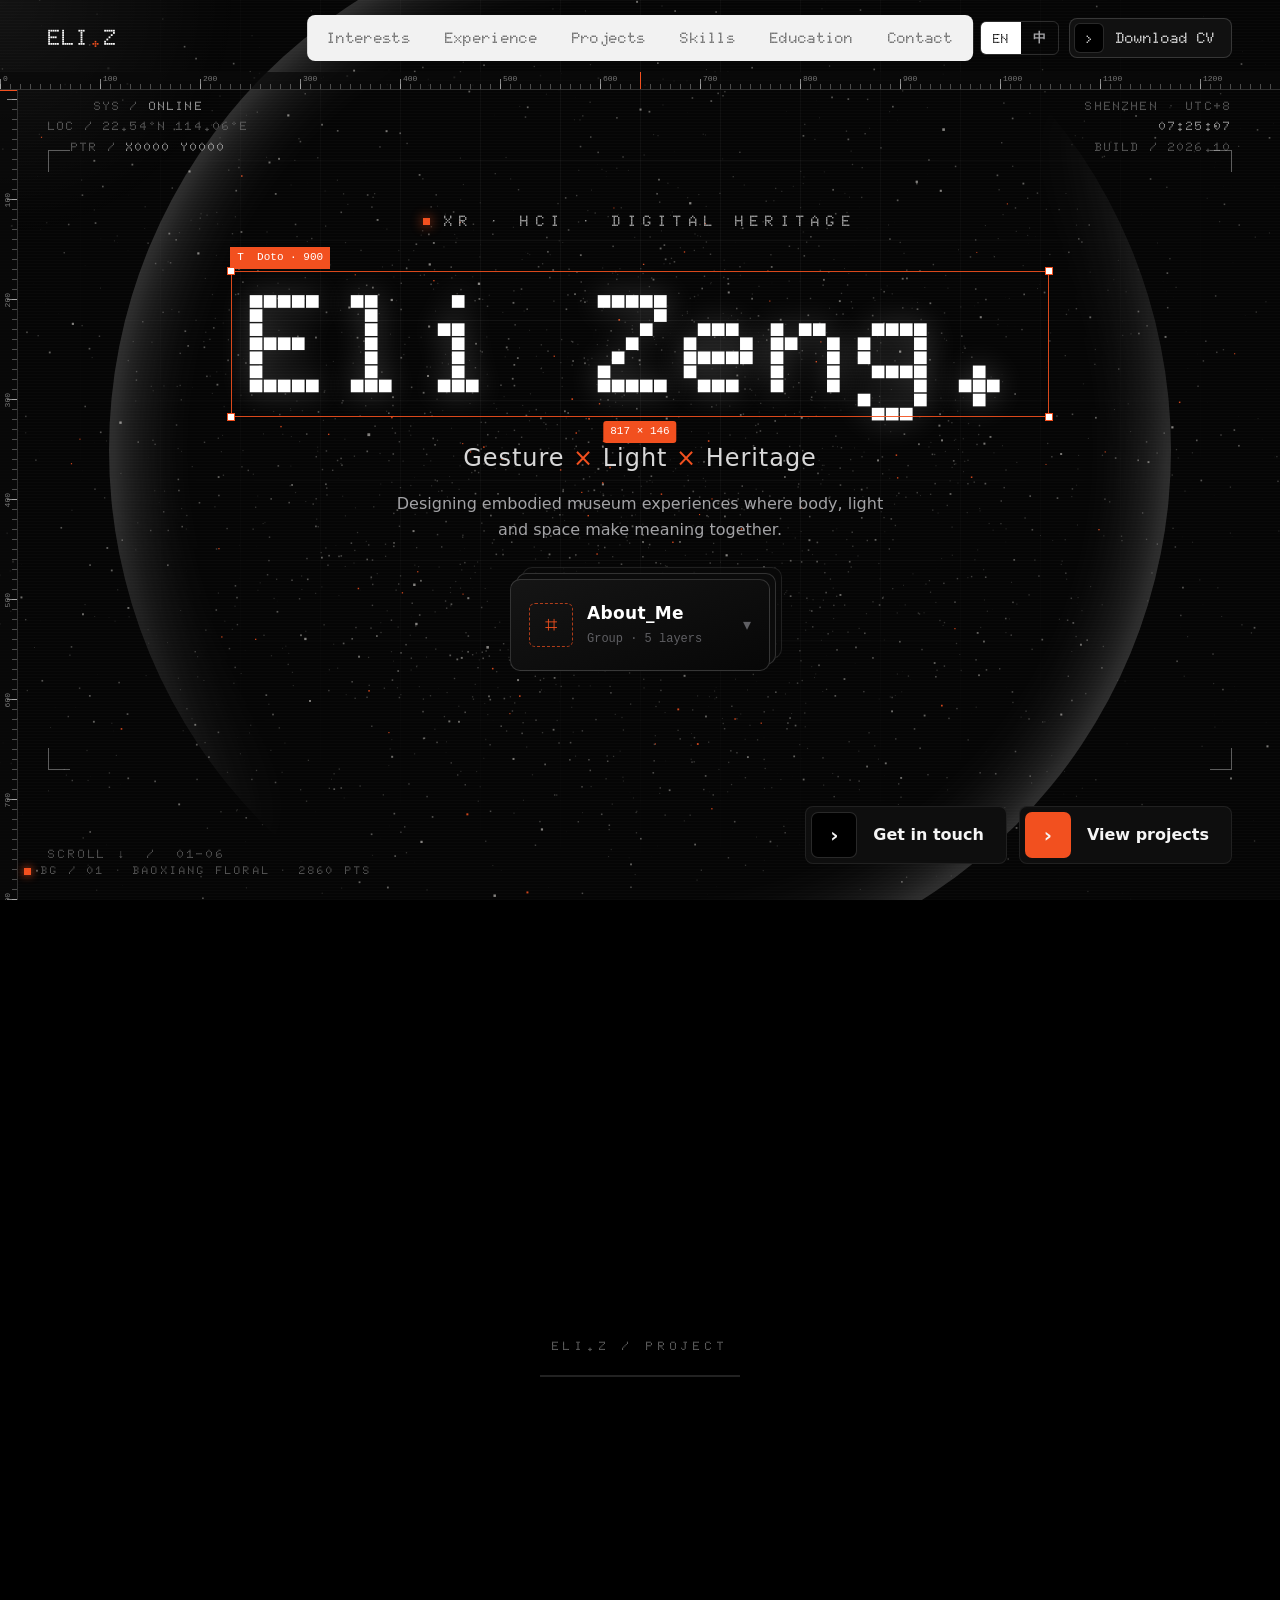
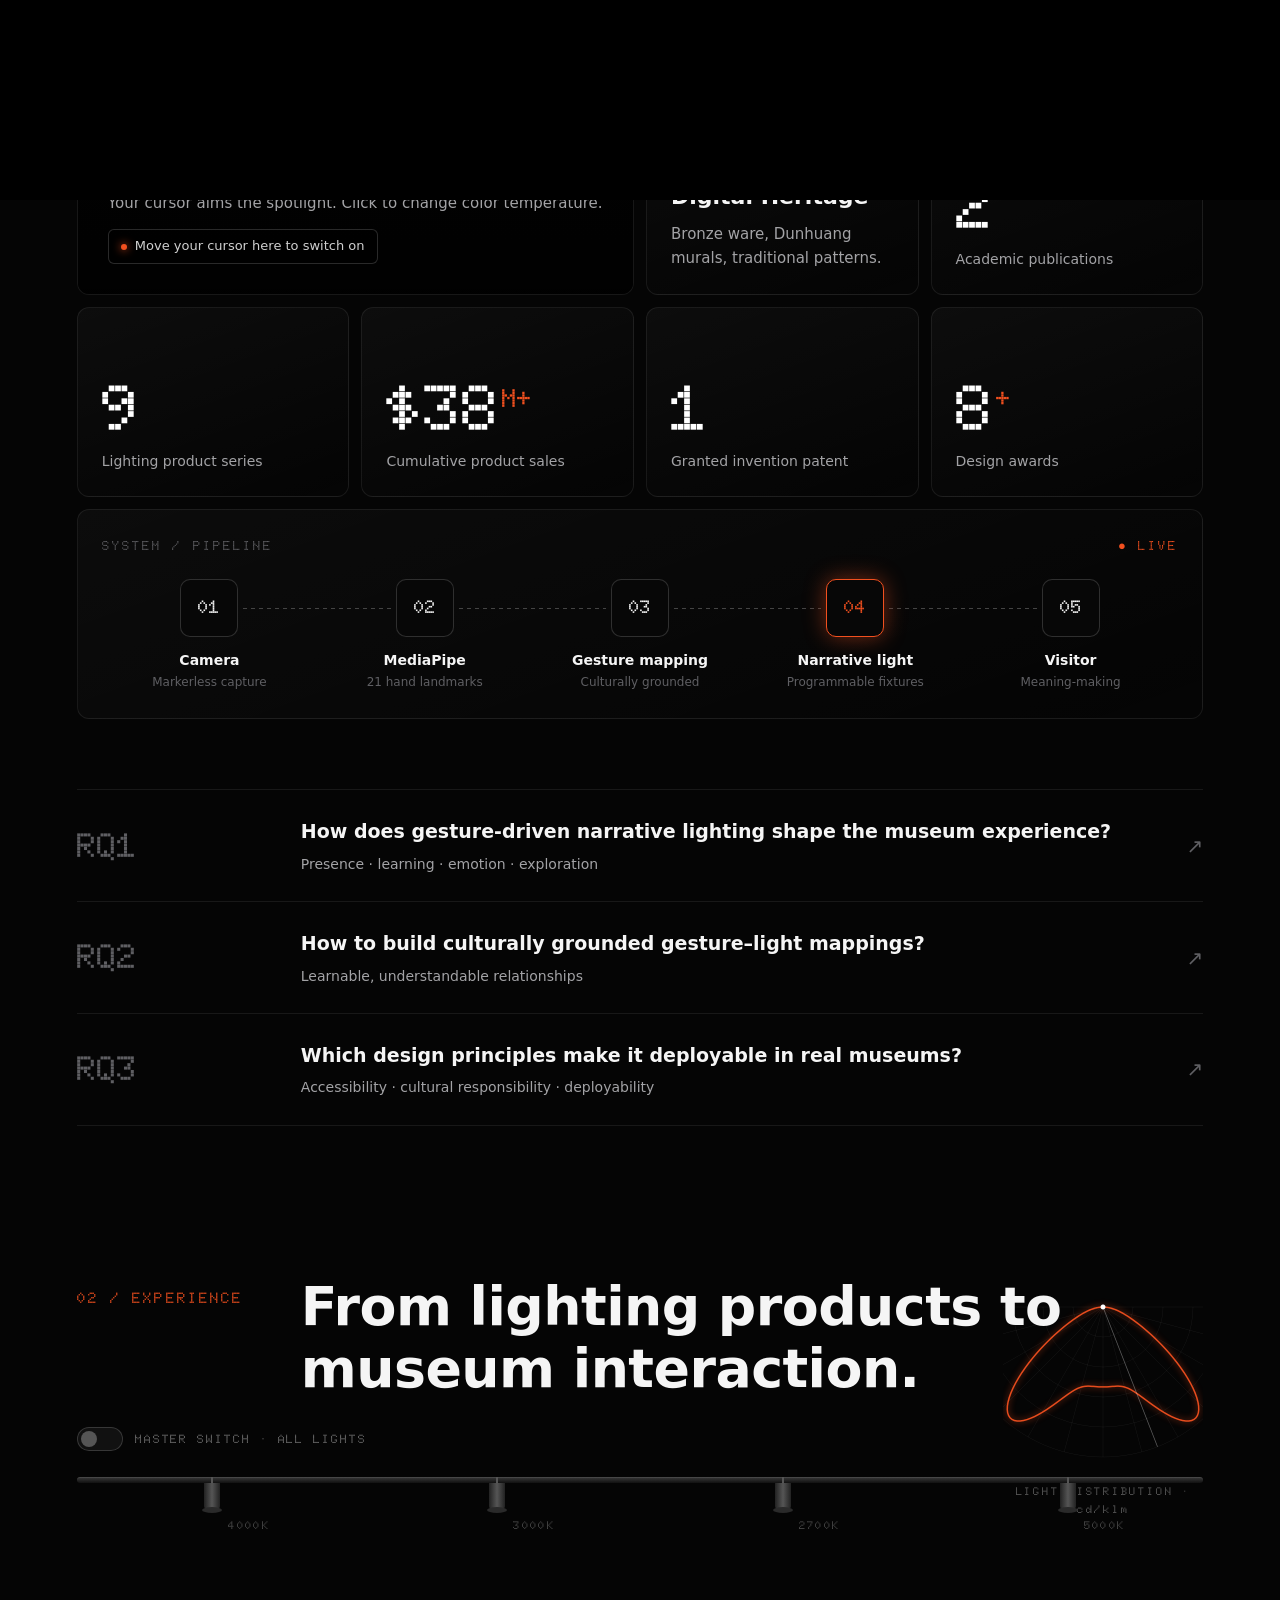
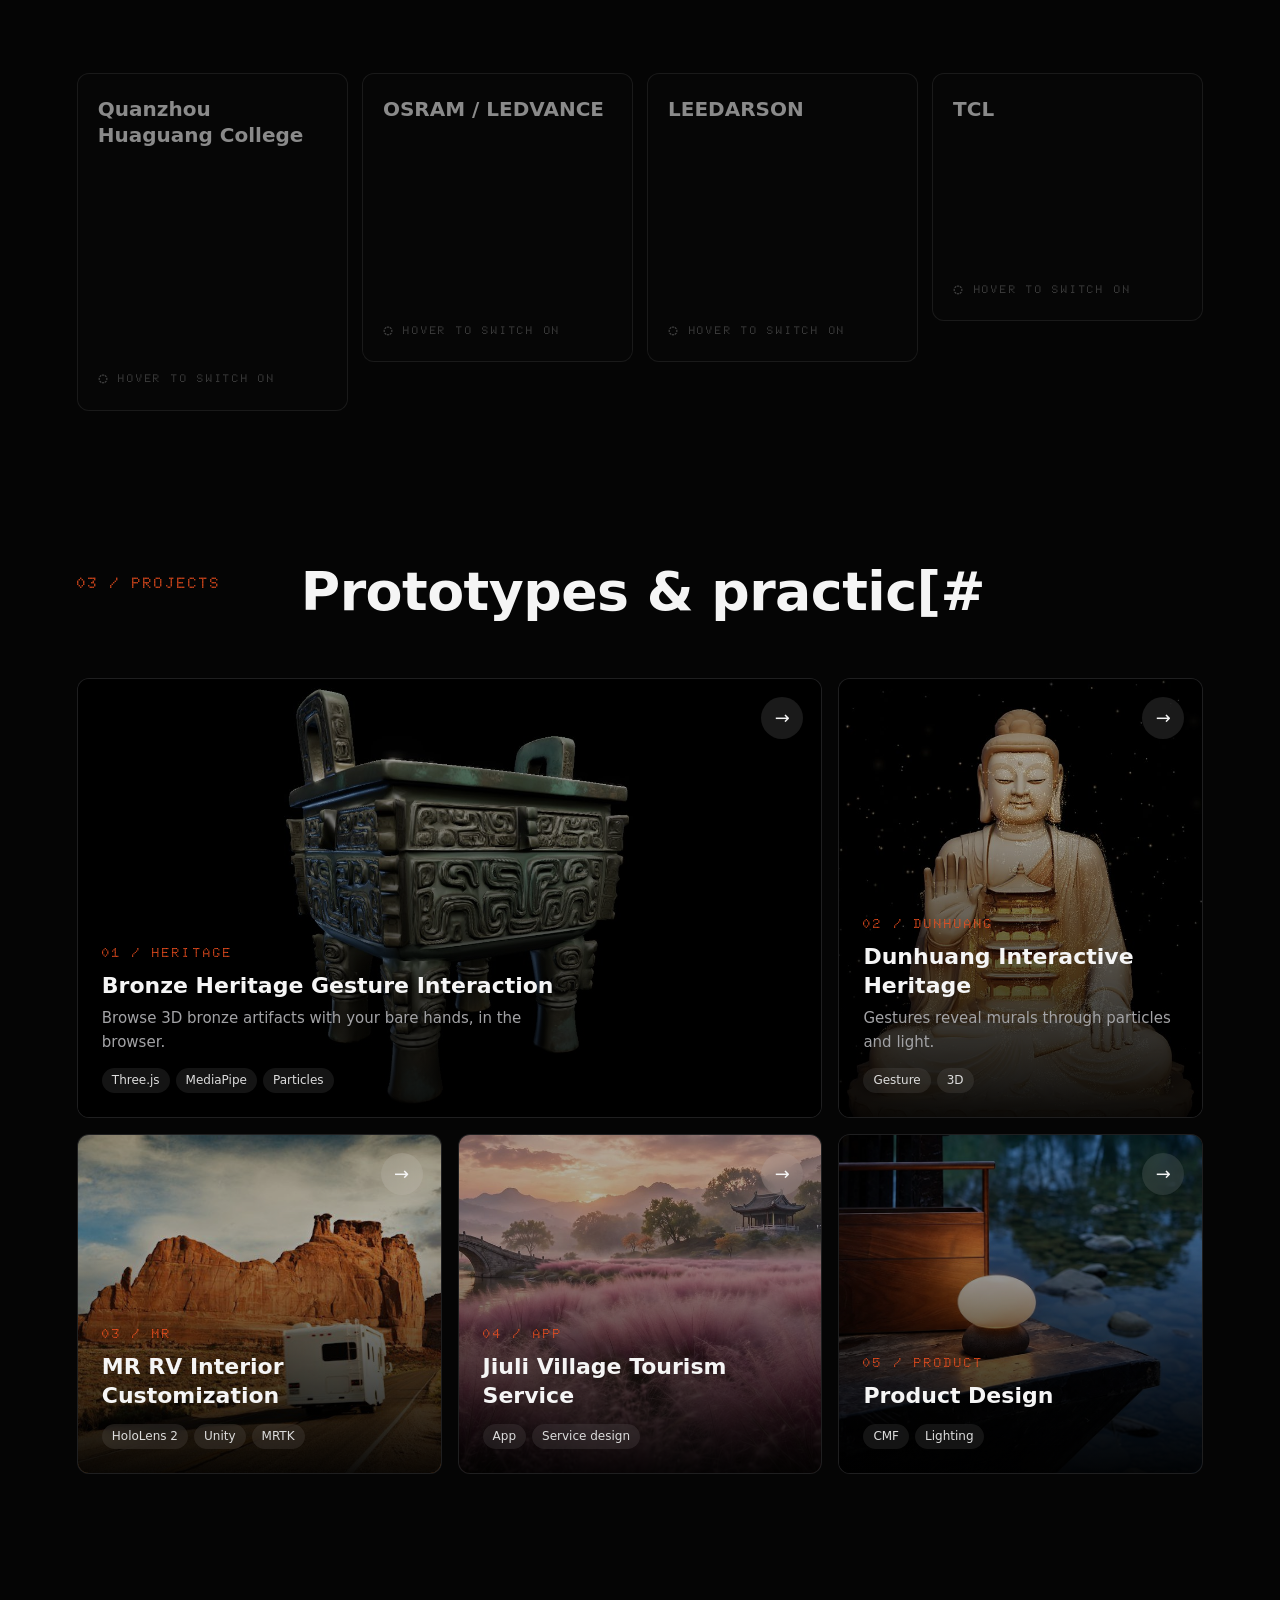
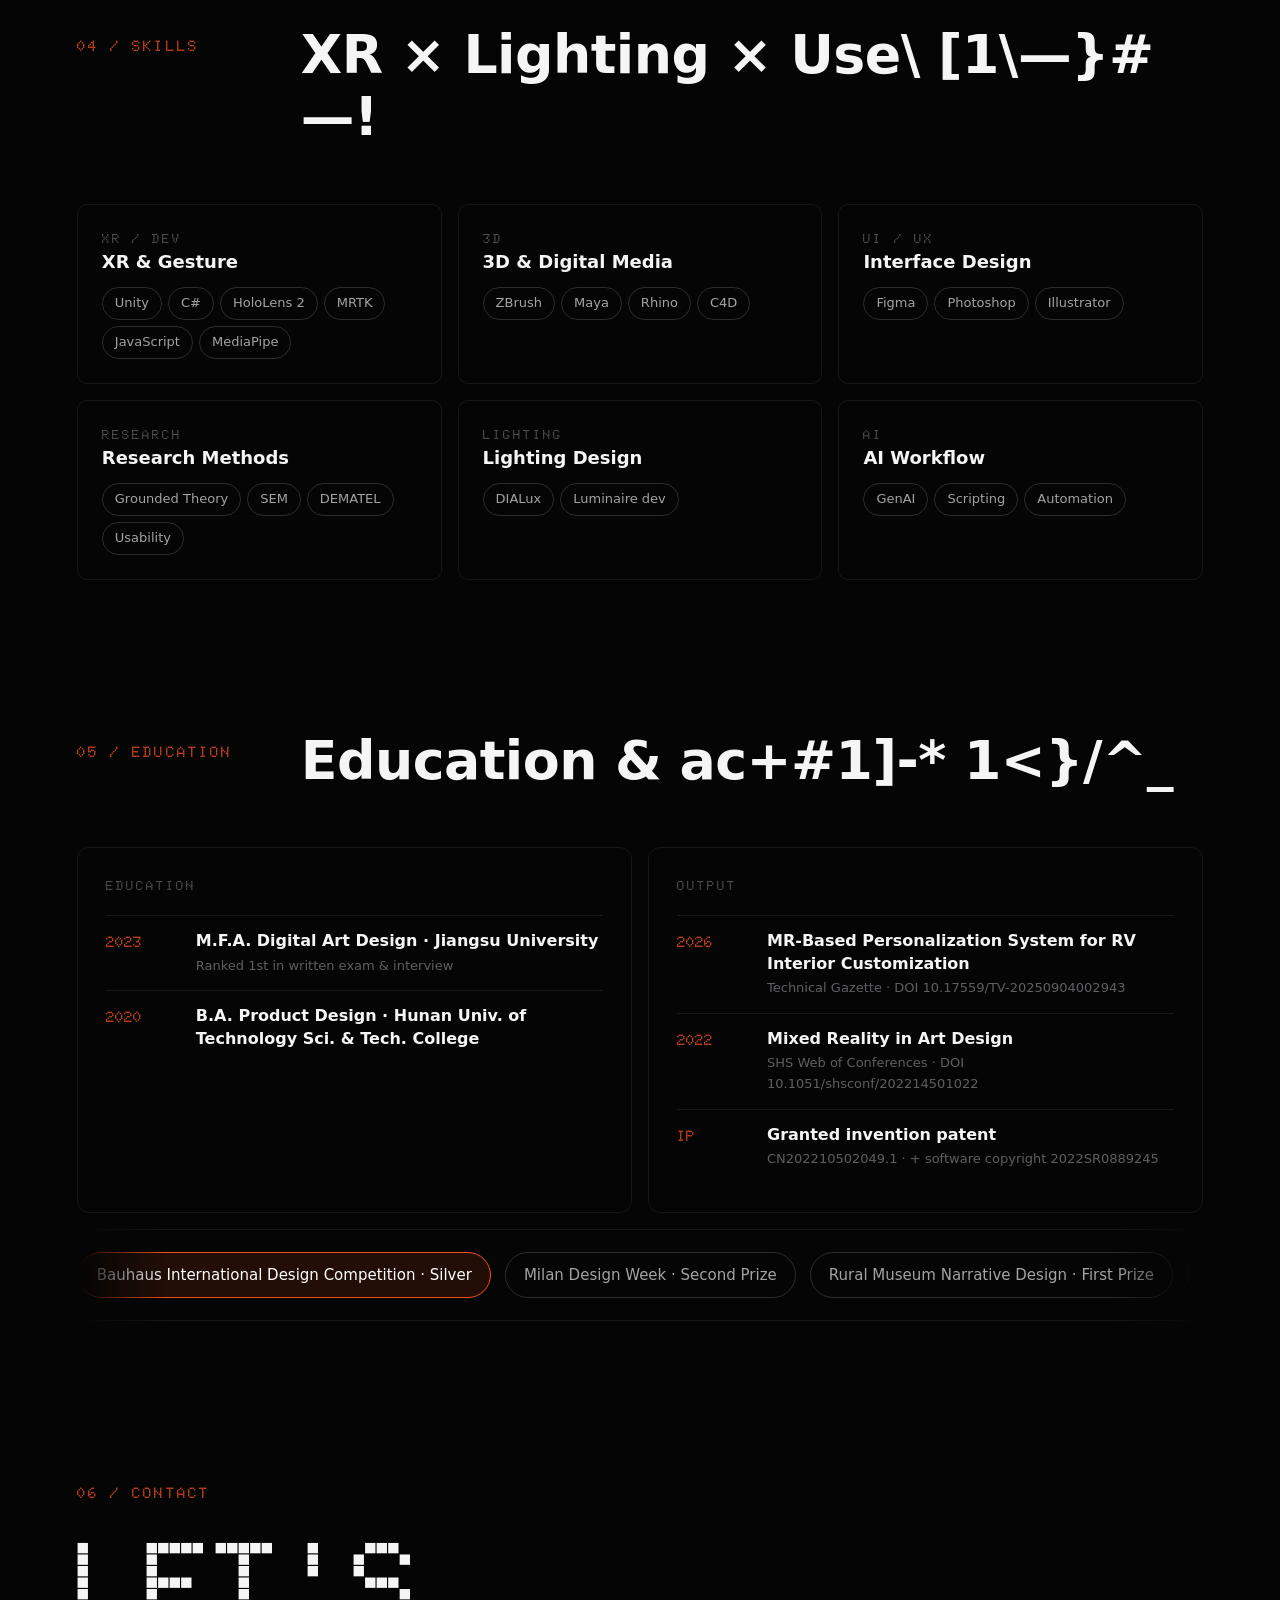
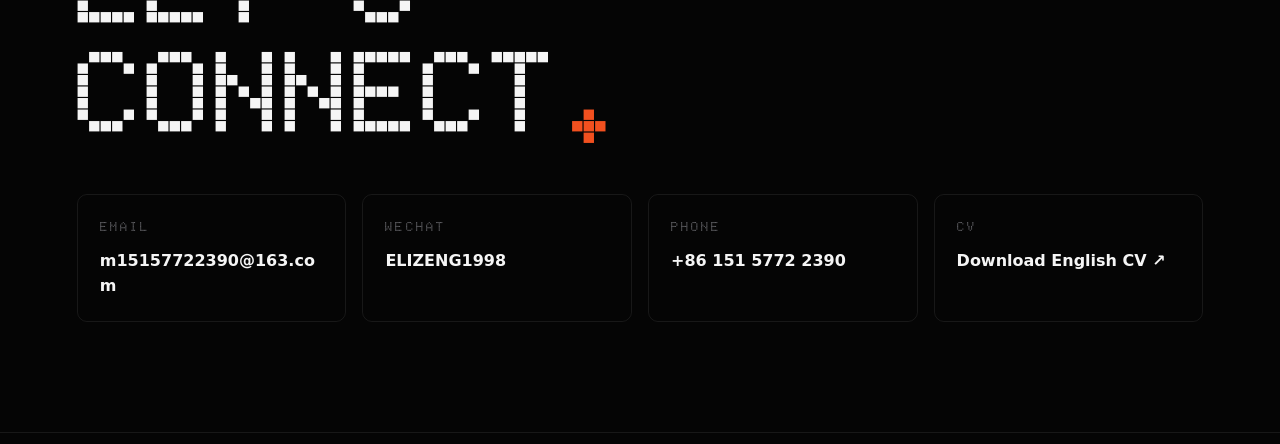
==== commit 4aa50dba: "Fix MR RV paper year 2025->2026" ====
--- a/v2/index.html
+++ b/v2/index.html
@@ -575,7 +575,7 @@
         <div class="row"><div class="y">2020</div><div><div class="t" data-en="B.A. Product Design · Hunan Univ. of Technology Sci. &amp; Tech. College" data-zh="湖南工业大学科技学院 · 产品设计学士">B.A. Product Design · Hunan Univ. of Technology Sci. &amp; Tech. College</div></div></div>
       </div>
       <div class="box rv d1"><div class="kicker" data-en="OUTPUT" data-zh="科研成果">OUTPUT</div>
-        <div class="row"><div class="y">2025</div><div><div class="t">MR-Based Personalization System for RV Interior Customization</div><div class="m">Technical Gazette · DOI 10.17559/TV-20250904002943</div></div></div>
+        <div class="row"><div class="y">2026</div><div><div class="t">MR-Based Personalization System for RV Interior Customization</div><div class="m">Technical Gazette · DOI 10.17559/TV-20250904002943</div></div></div>
         <div class="row"><div class="y">2022</div><div><div class="t">Mixed Reality in Art Design</div><div class="m">SHS Web of Conferences · DOI 10.1051/shsconf/202214501022</div></div></div>
         <div class="row"><div class="y">IP</div><div><div class="t" data-en="Granted invention patent" data-zh="授权发明专利">Granted invention patent</div><div class="m">CN202210502049.1 · <span data-en="+ software copyright 2022SR0889245" data-zh="+ 软件著作权 2022SR0889245">+ software copyright 2022SR0889245</span></div></div></div>
       </div>
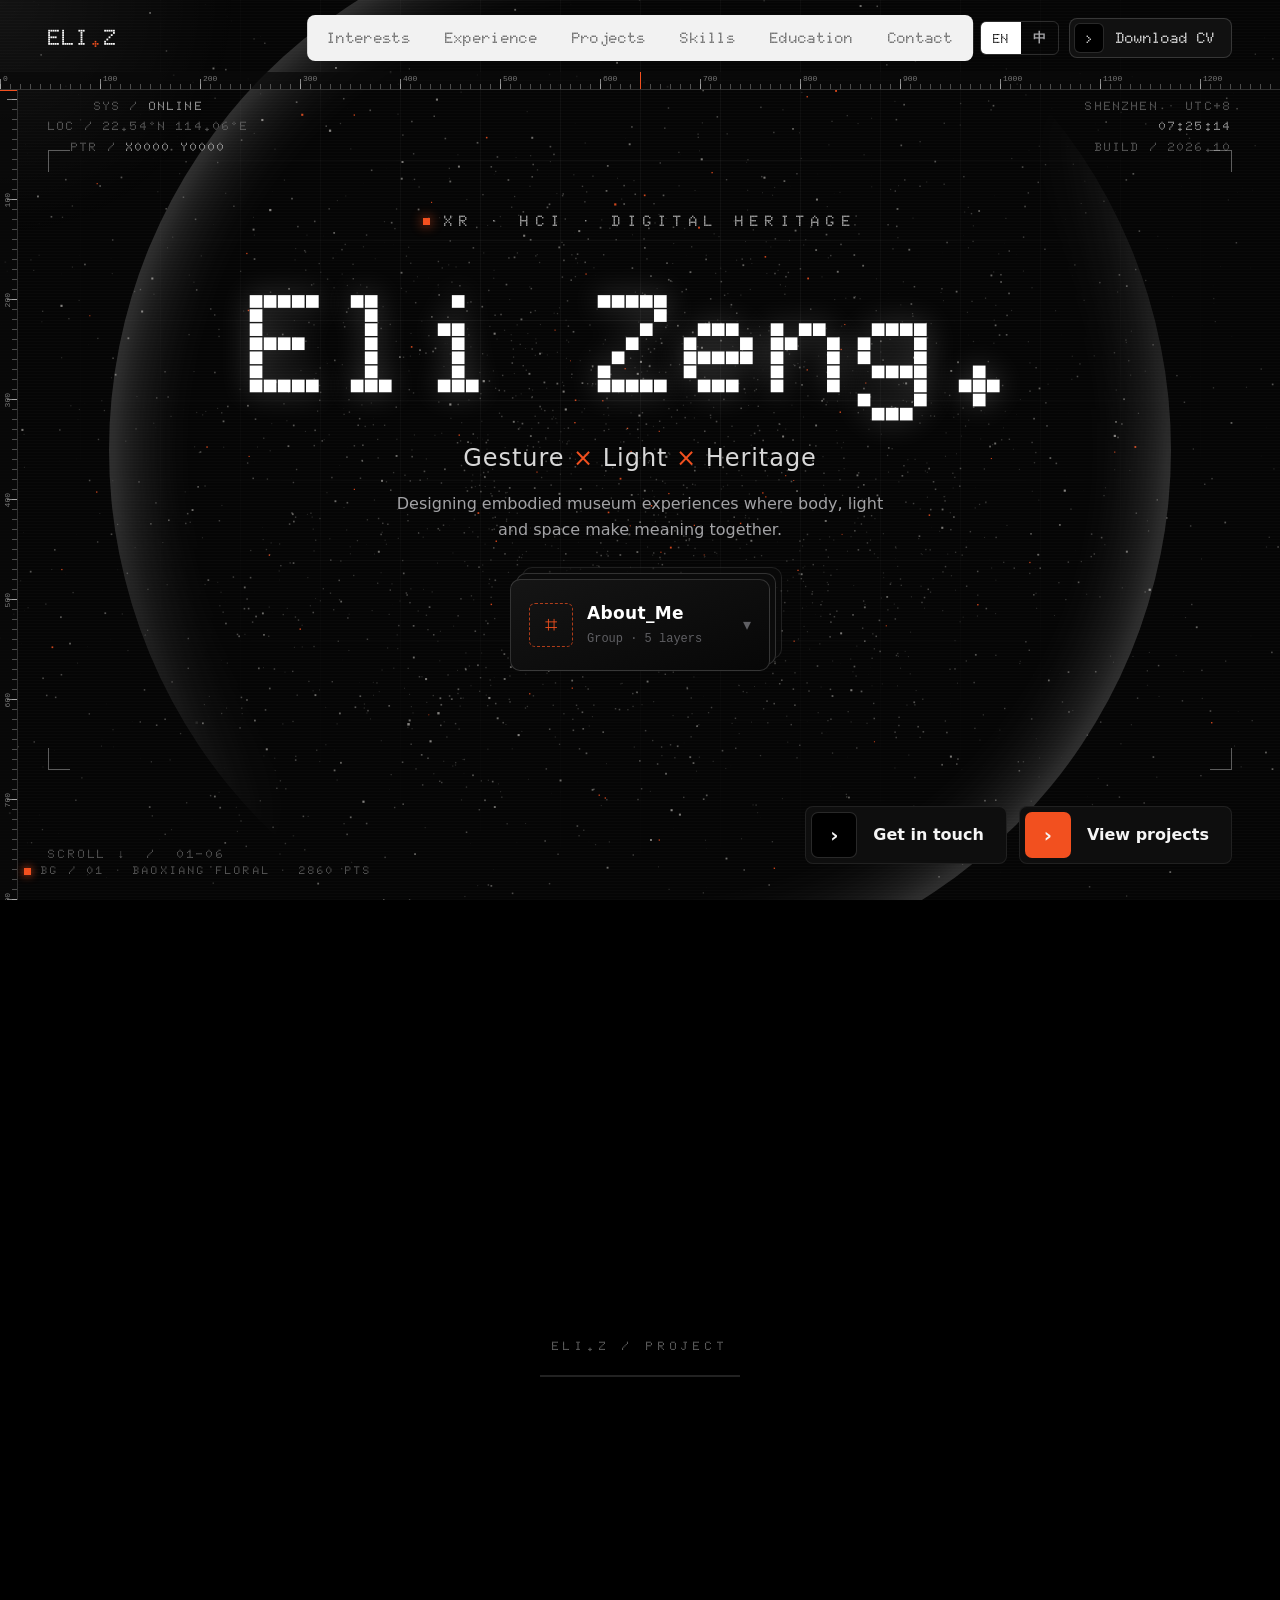
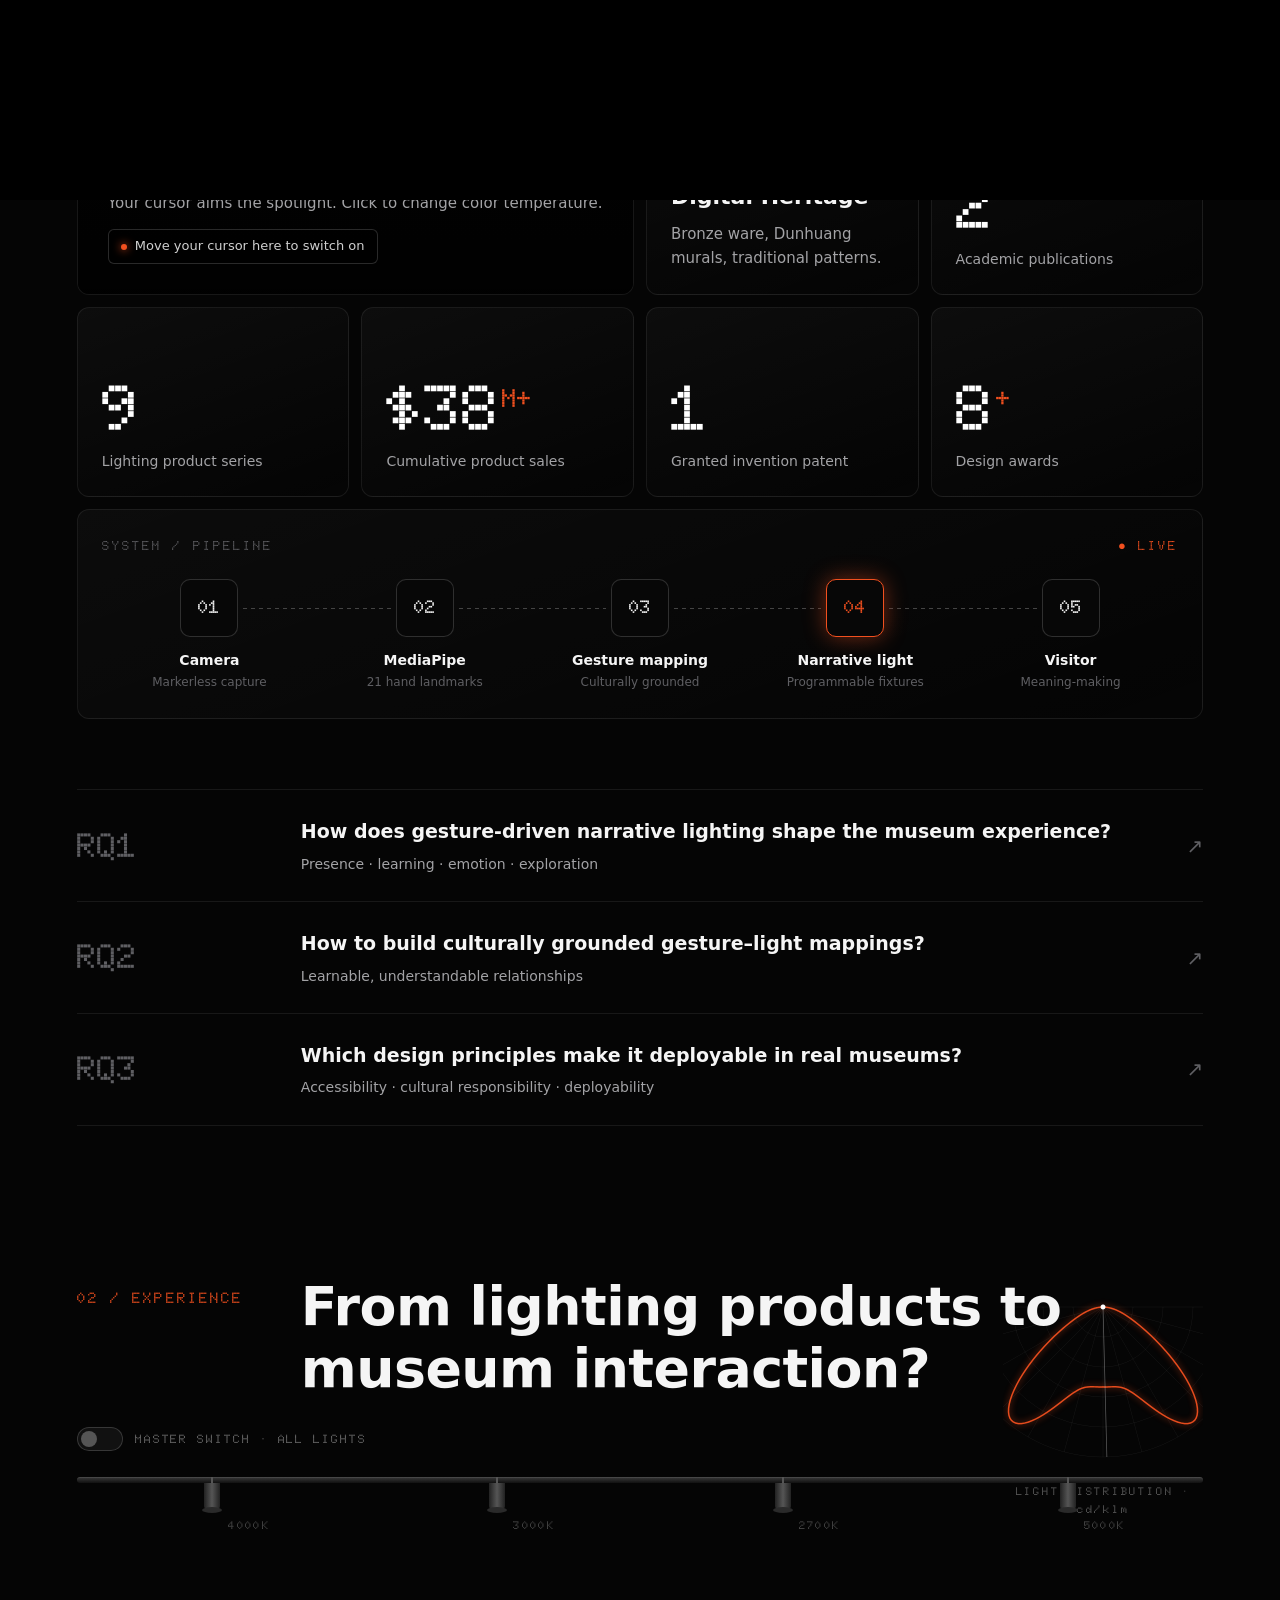
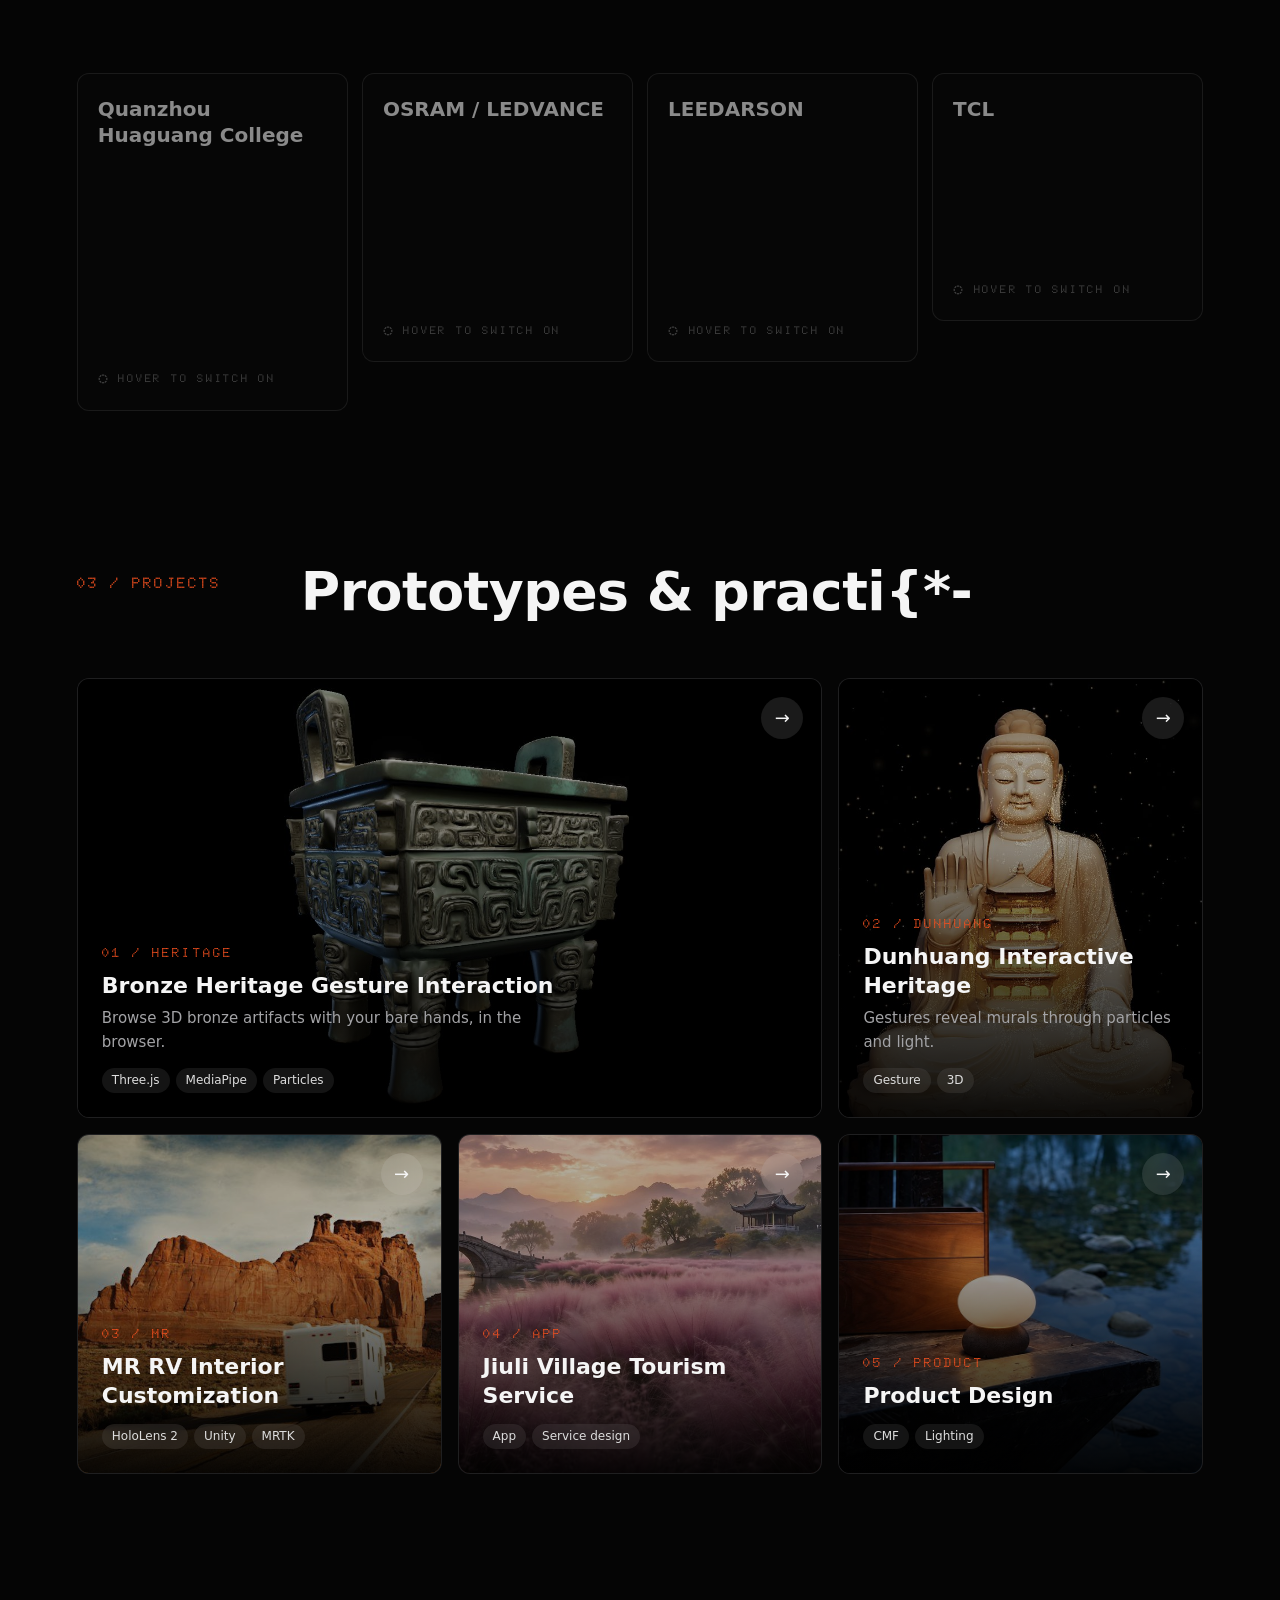
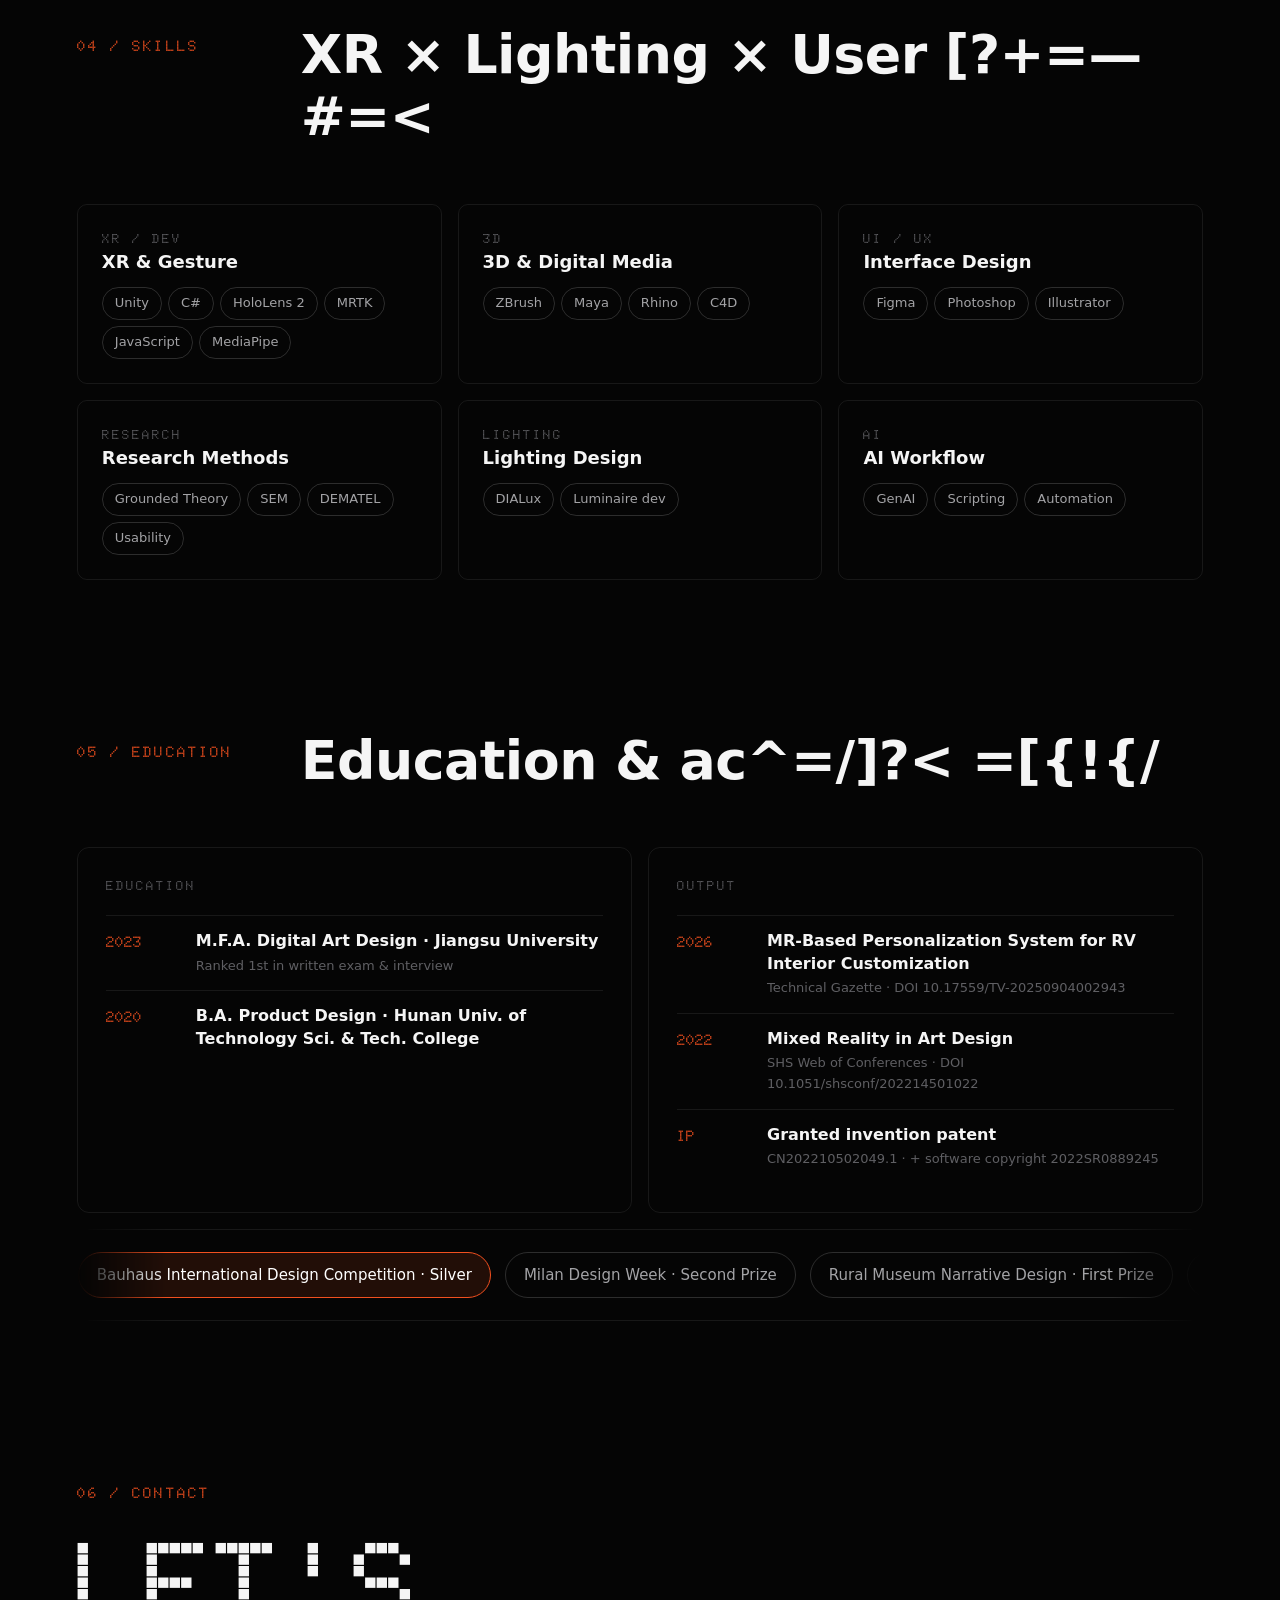
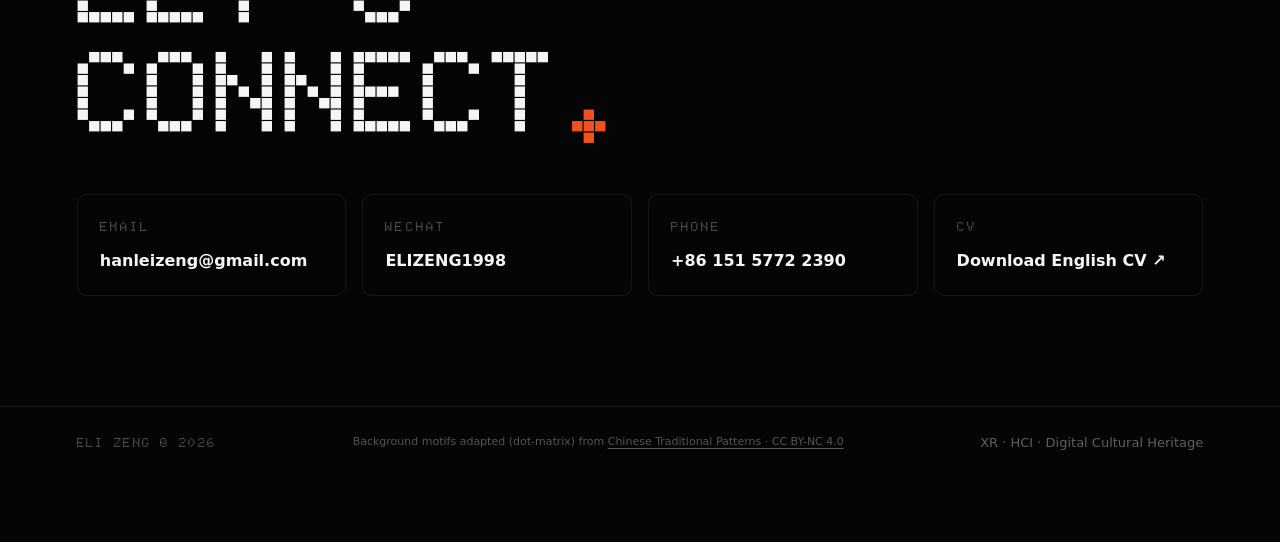
==== commit c77729d6: "Update contact email to hanleizeng@gmail.com" ====
--- a/v2/index.html
+++ b/v2/index.html
@@ -597,7 +597,7 @@
     <div class="sec-idx rv" style="margin-bottom:24px">06 / CONTACT</div>
     <div class="contact-big rv" data-en-html="LET'S<br>CONNECT<span>.</span>" data-zh-html="欢迎<br>交流<span>。</span>">LET'S<br>CONNECT<span>.</span></div>
     <div class="contact-grid">
-      <a class="cbox rv" href="mailto:m15157722390@163.com"><div class="kicker">EMAIL</div><div class="v">m15157722390@163.com</div></a>
+      <a class="cbox rv" href="mailto:hanleizeng@gmail.com"><div class="kicker">EMAIL</div><div class="v">hanleizeng@gmail.com</div></a>
       <div class="cbox rv d1"><div class="kicker">WECHAT</div><div class="v">ELIZENG1998</div></div>
       <a class="cbox rv d2" href="tel:+8615157722390"><div class="kicker">PHONE</div><div class="v">+86 151 5772 2390</div></a>
       <a class="cbox rv d3 cv-link" href="https://cooleli.github.io/CV-project/assets/cv/Hanlei-Zeng-CV-EN.pdf" target="_blank" rel="noopener"><div class="kicker">CV</div><div class="v" data-en="Download English CV ↗" data-zh="下载中文简历 ↗">Download English CV ↗</div></a>
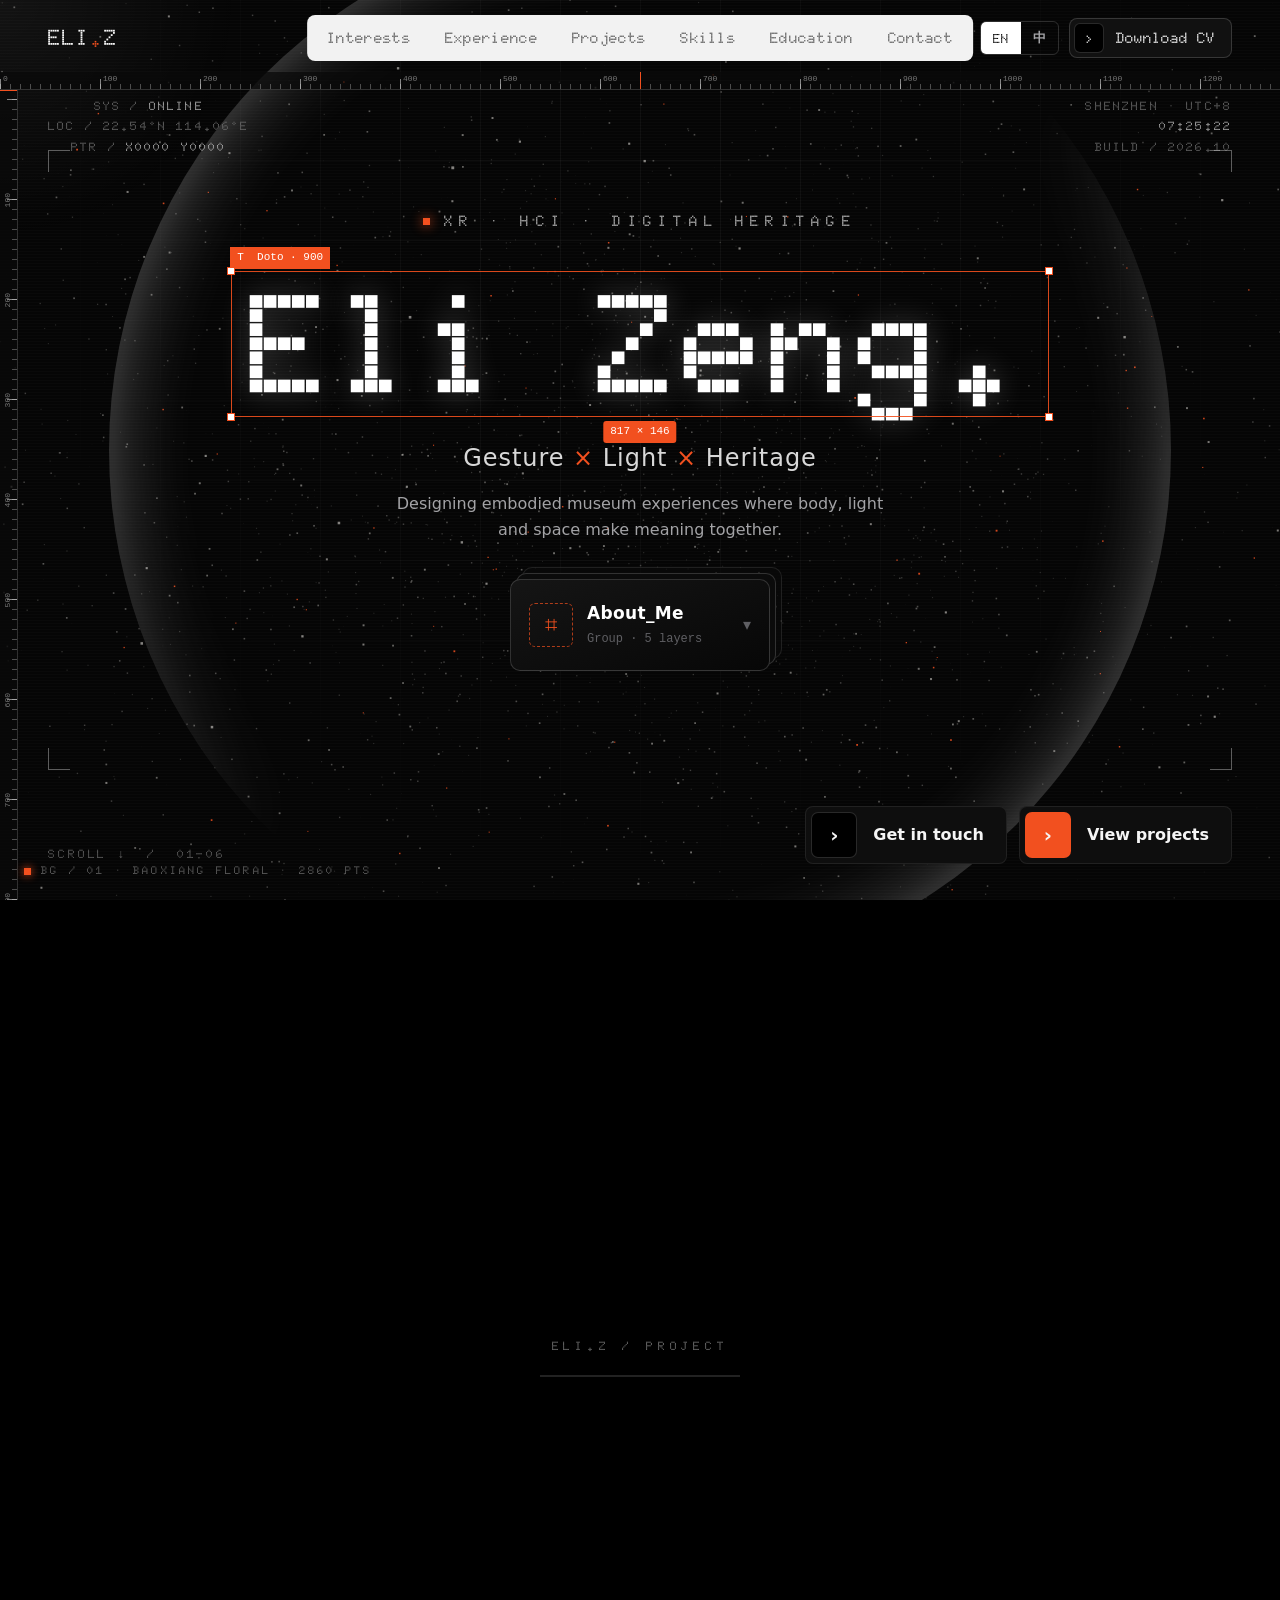
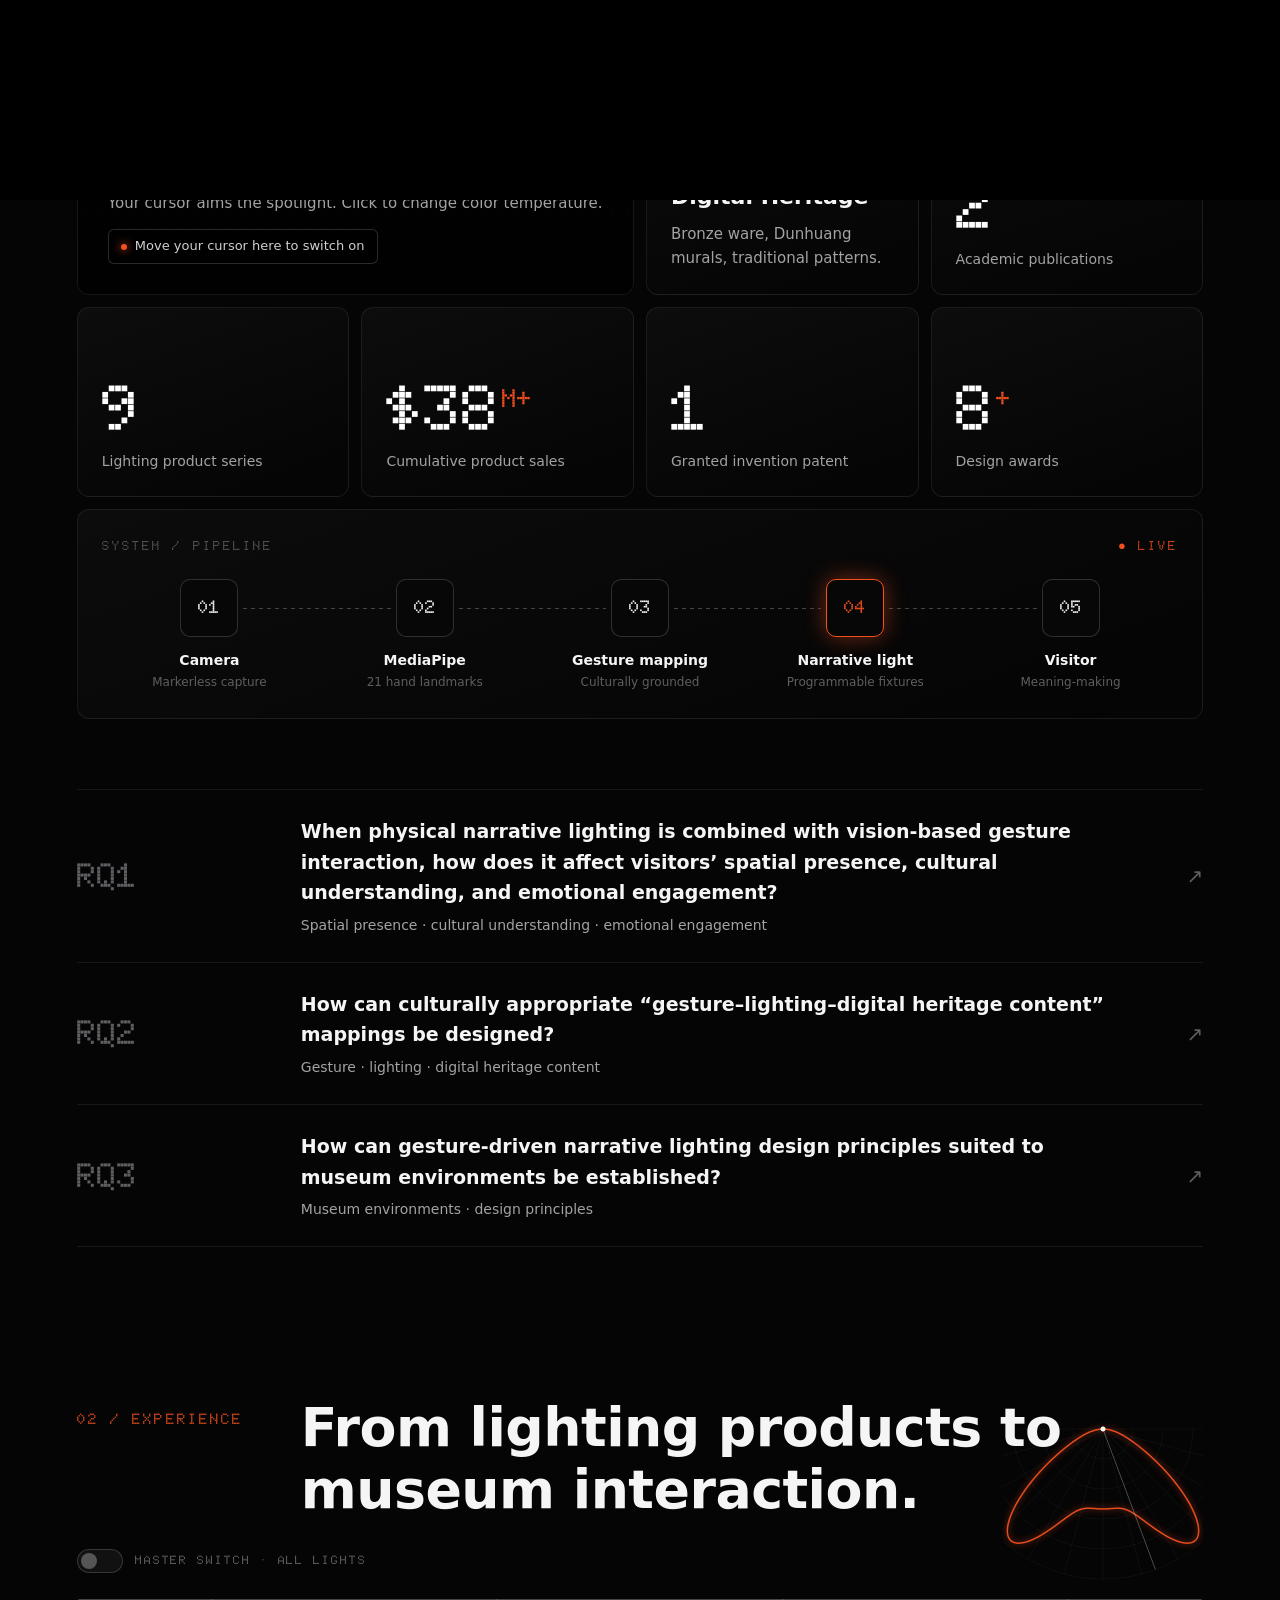
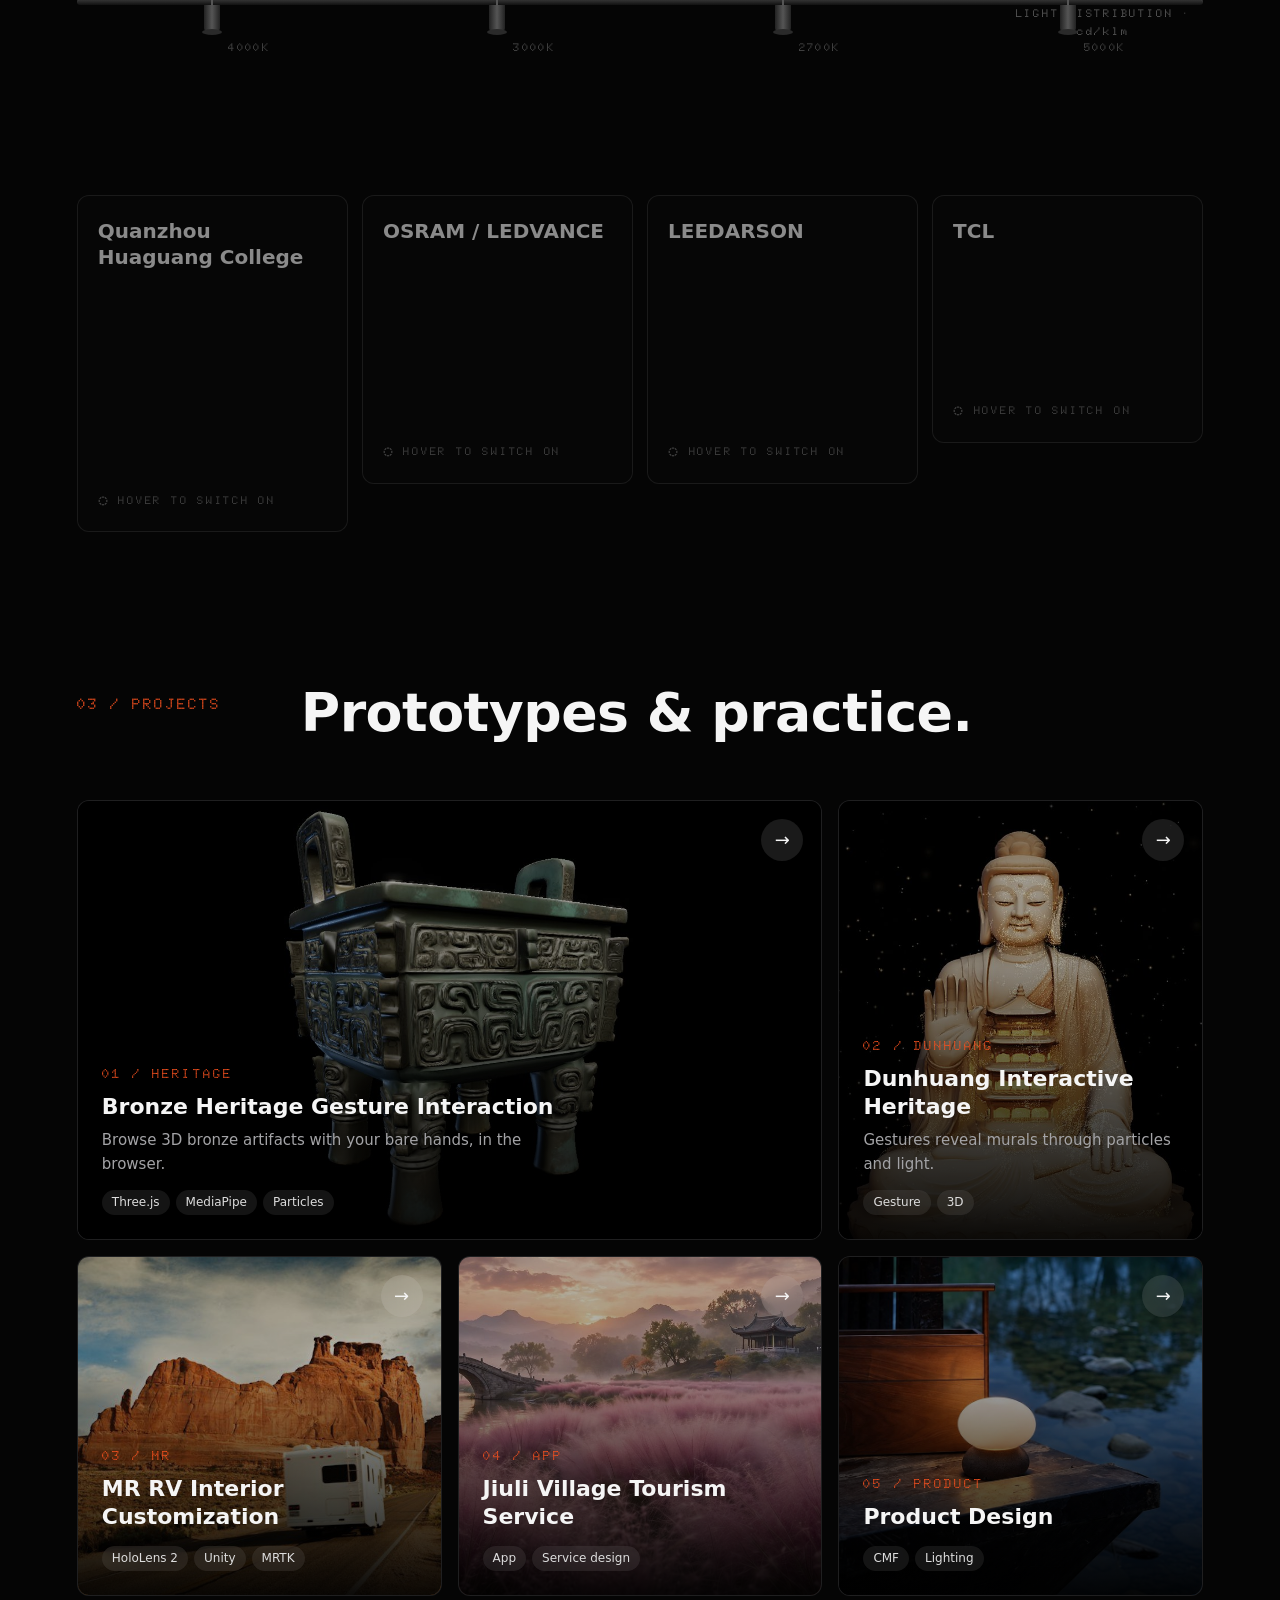
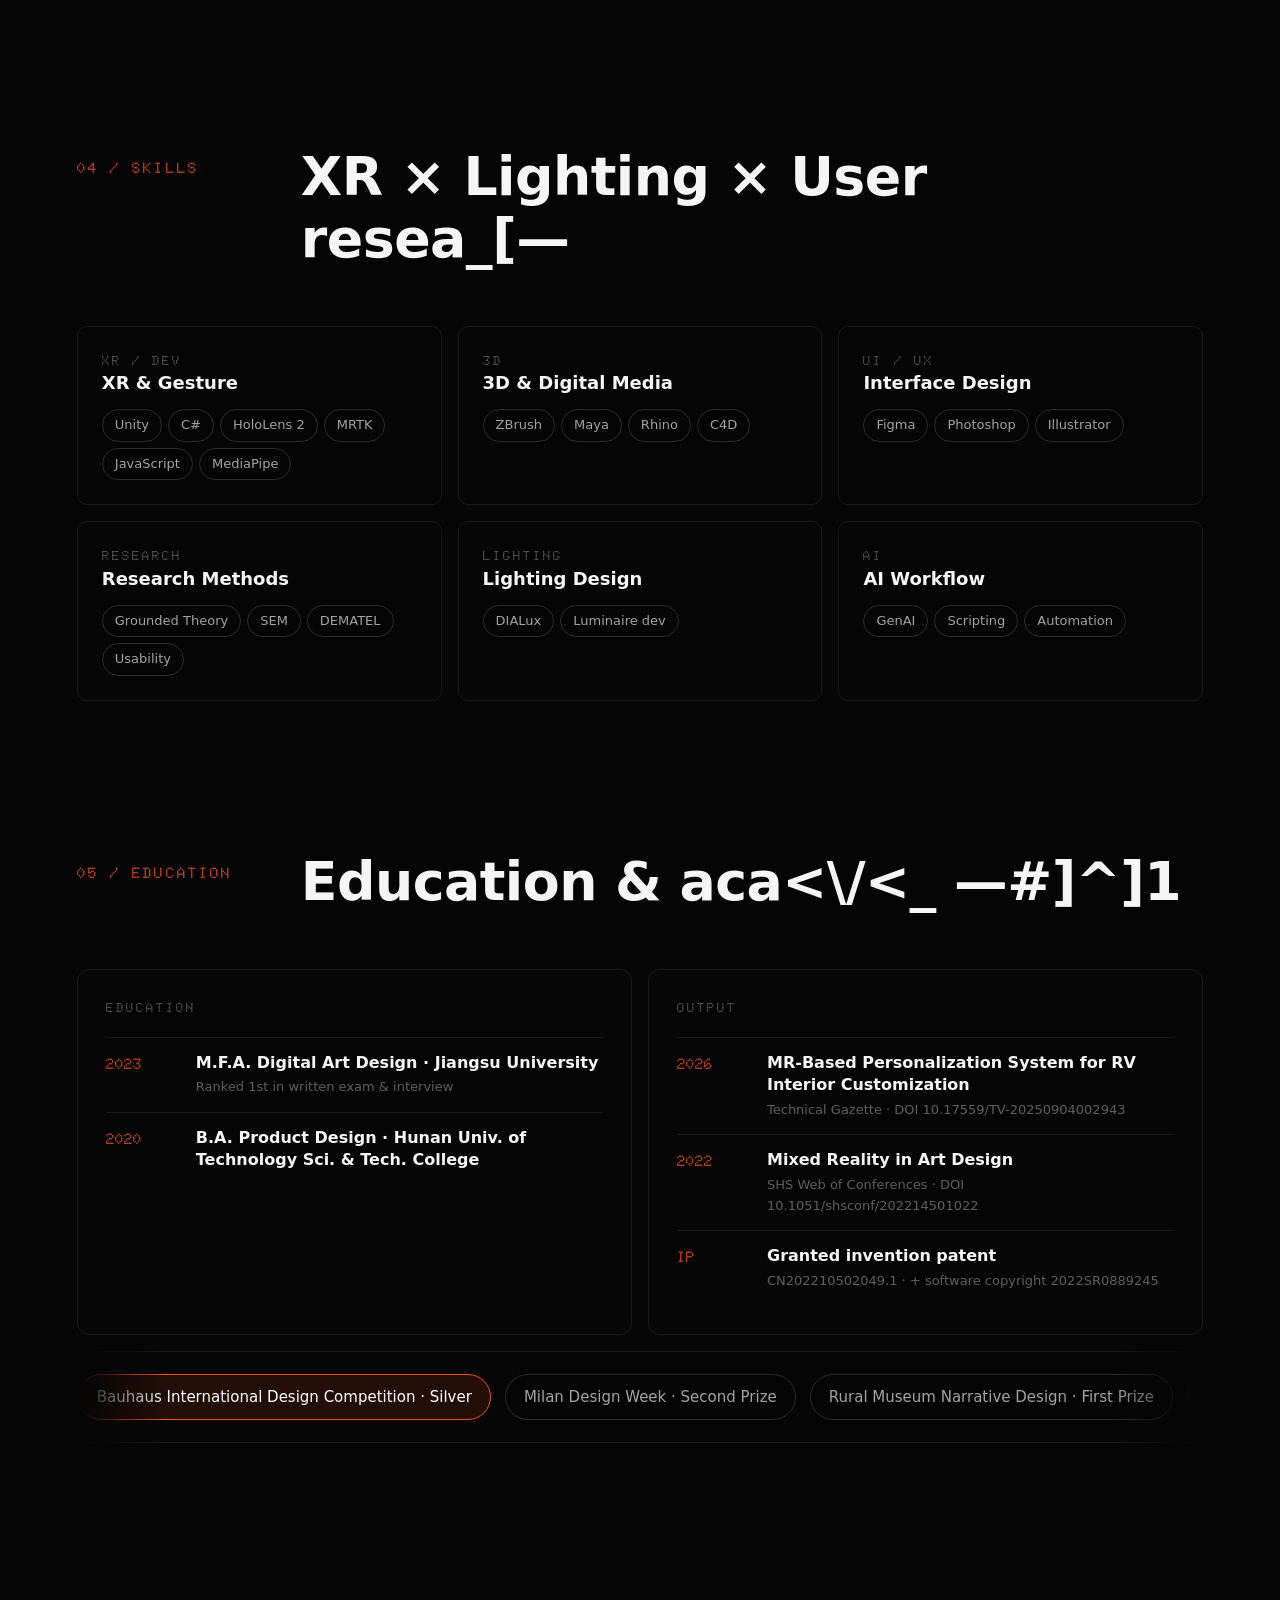
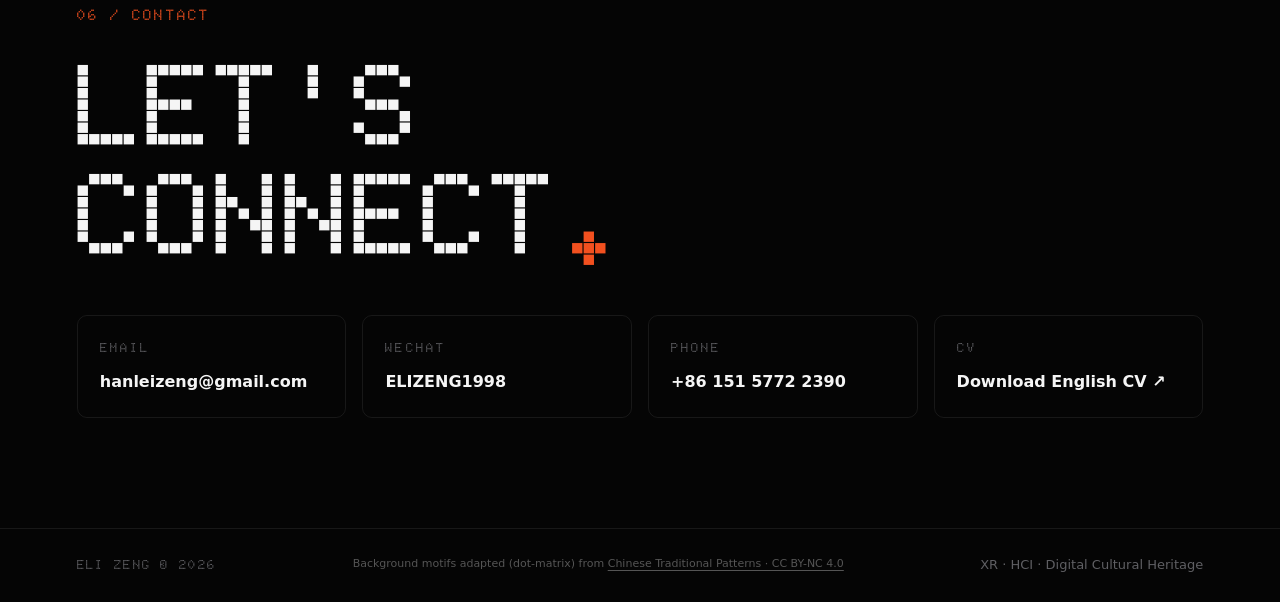
==== commit 2941da09: "Update research questions (RQ1–RQ3)" ====
--- a/v2/index.html
+++ b/v2/index.html
@@ -497,9 +497,9 @@
       </div>
     </div>
     <div class="rq">
-      <div class="rq-item rv"><div class="rq-n">RQ1</div><div class="rq-q"><span data-en="How does gesture-driven narrative lighting shape the museum experience?" data-zh="手势驱动的叙事照明如何影响观众体验？">How does gesture-driven narrative lighting shape the museum experience?</span><small data-en="Presence · learning · emotion · exploration" data-zh="临场感 · 文化学习 · 情感投入 · 探索行为">Presence · learning · emotion · exploration</small></div><div class="rq-arrow">↗</div></div>
-      <div class="rq-item rv"><div class="rq-n">RQ2</div><div class="rq-q"><span data-en="How to build culturally grounded gesture–light mappings?" data-zh="如何建立有文化依据的手势—照明映射？">How to build culturally grounded gesture–light mappings?</span><small data-en="Learnable, understandable relationships" data-zh="可理解、可学习的映射关系">Learnable, understandable relationships</small></div><div class="rq-arrow">↗</div></div>
-      <div class="rq-item rv"><div class="rq-n">RQ3</div><div class="rq-q"><span data-en="Which design principles make it deployable in real museums?" data-zh="哪些设计原则支撑其在真实博物馆落地？">Which design principles make it deployable in real museums?</span><small data-en="Accessibility · cultural responsibility · deployability" data-zh="无障碍 · 文化责任 · 可实施性">Accessibility · cultural responsibility · deployability</small></div><div class="rq-arrow">↗</div></div>
+      <div class="rq-item rv"><div class="rq-n">RQ1</div><div class="rq-q"><span data-en="When physical narrative lighting is combined with vision-based gesture interaction, how does it affect visitors’ spatial presence, cultural understanding, and emotional engagement?" data-zh="当物理叙事照明与视觉识别手势交互结合时，它如何影响观众的空间临场感、文化理解和情感投入？">When physical narrative lighting is combined with vision-based gesture interaction, how does it affect visitors’ spatial presence, cultural understanding, and emotional engagement?</span><small data-en="Spatial presence · cultural understanding · emotional engagement" data-zh="空间临场感 · 文化理解 · 情感投入">Spatial presence · cultural understanding · emotional engagement</small></div><div class="rq-arrow">↗</div></div>
+      <div class="rq-item rv"><div class="rq-n">RQ2</div><div class="rq-q"><span data-en="How can culturally appropriate “gesture–lighting–digital heritage content” mappings be designed?" data-zh="如何设计具有文化合理性的“手势—照明—数字遗产内容”映射关系？">How can culturally appropriate “gesture–lighting–digital heritage content” mappings be designed?</span><small data-en="Gesture · lighting · digital heritage content" data-zh="手势 · 照明 · 数字遗产内容">Gesture · lighting · digital heritage content</small></div><div class="rq-arrow">↗</div></div>
+      <div class="rq-item rv"><div class="rq-n">RQ3</div><div class="rq-q"><span data-en="How can gesture-driven narrative lighting design principles suited to museum environments be established?" data-zh="如何形成适用于博物馆环境的手势驱动叙事照明设计原则？">How can gesture-driven narrative lighting design principles suited to museum environments be established?</span><small data-en="Museum environments · design principles" data-zh="博物馆环境 · 设计原则">Museum environments · design principles</small></div><div class="rq-arrow">↗</div></div>
     </div>
   </section>
 
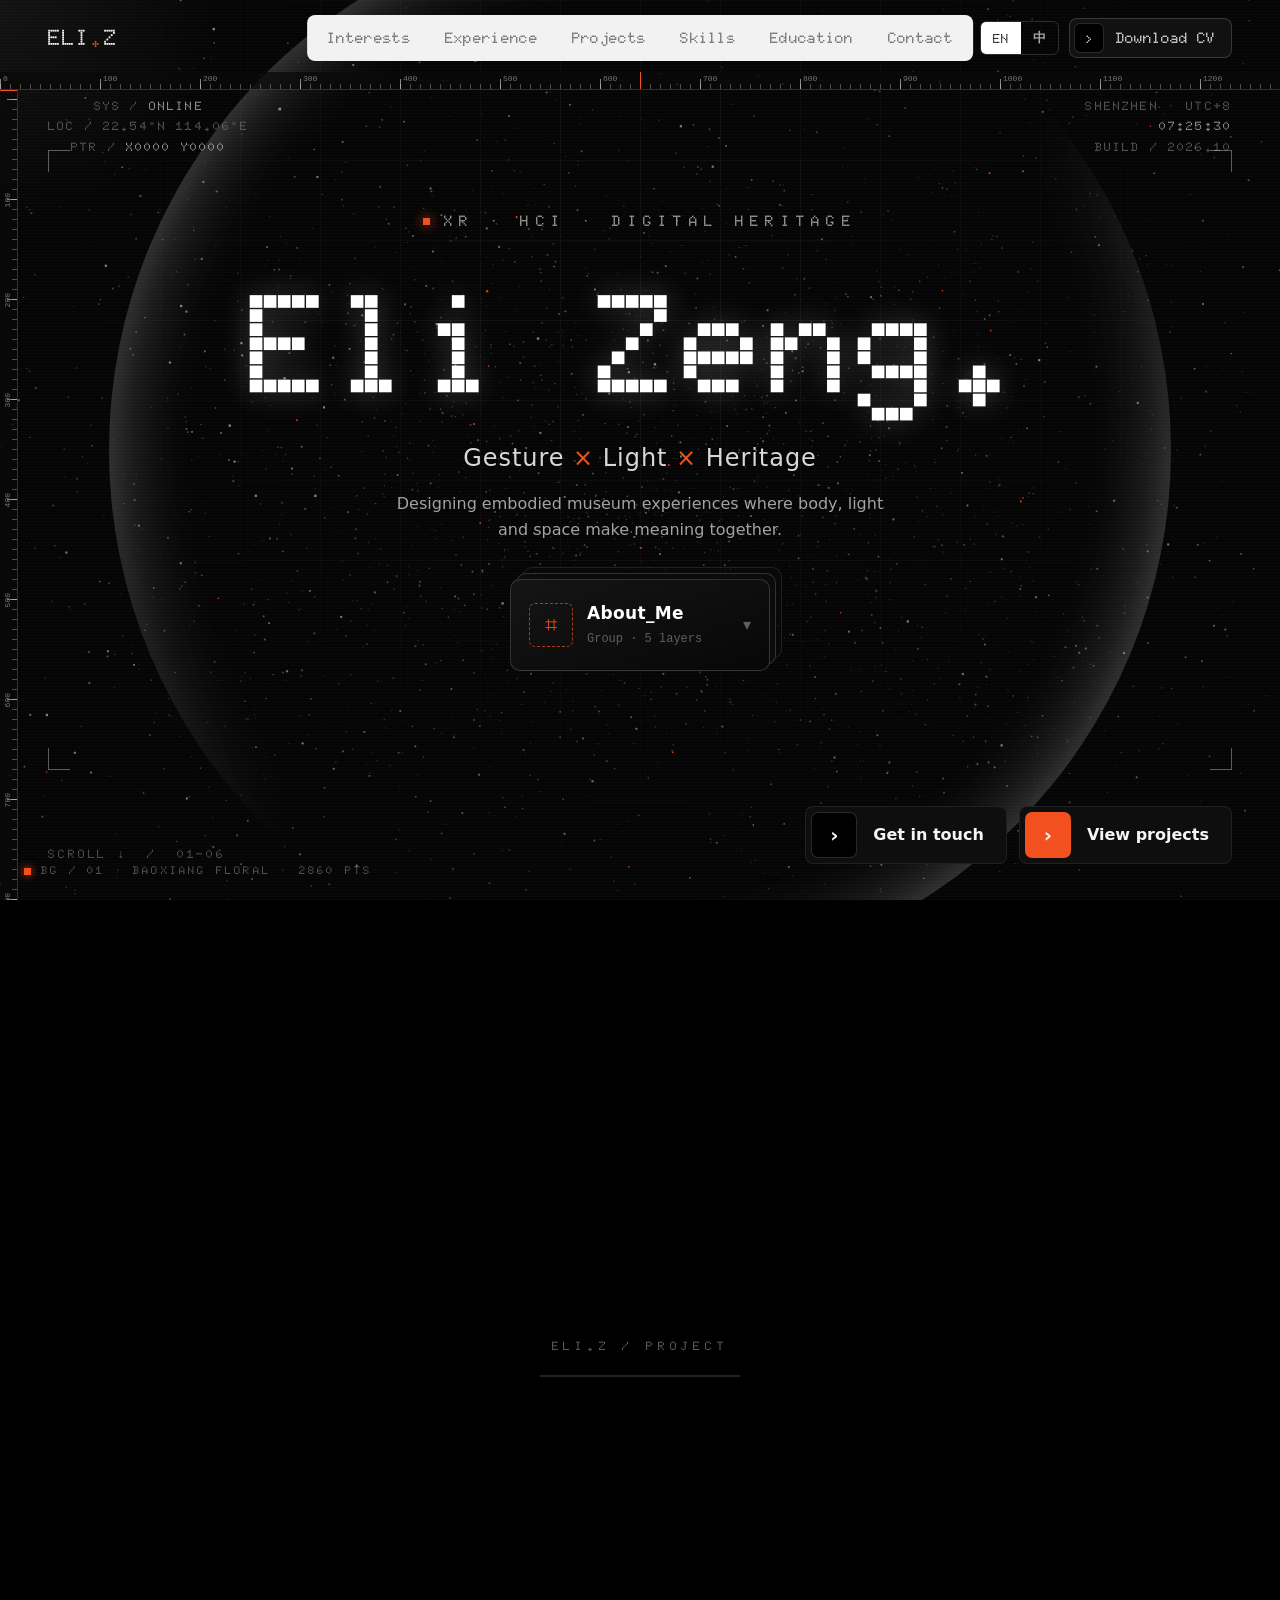
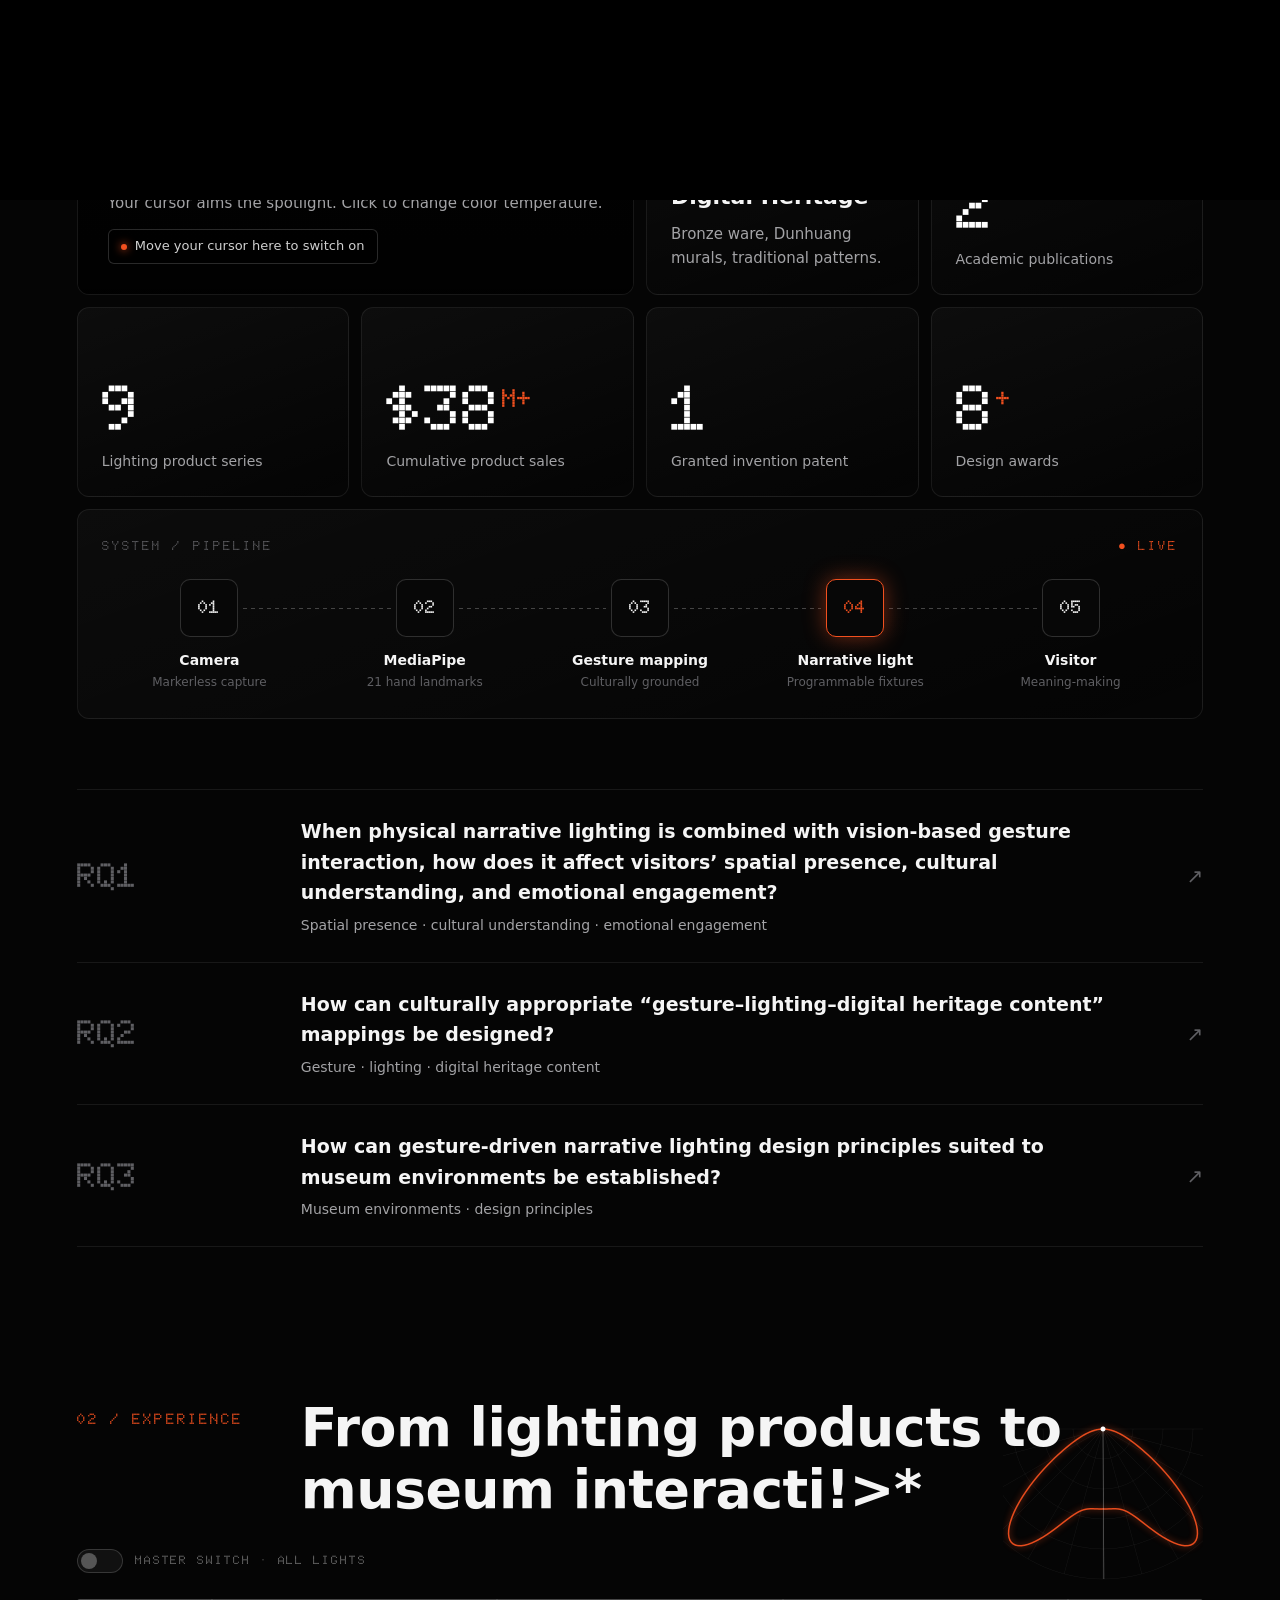
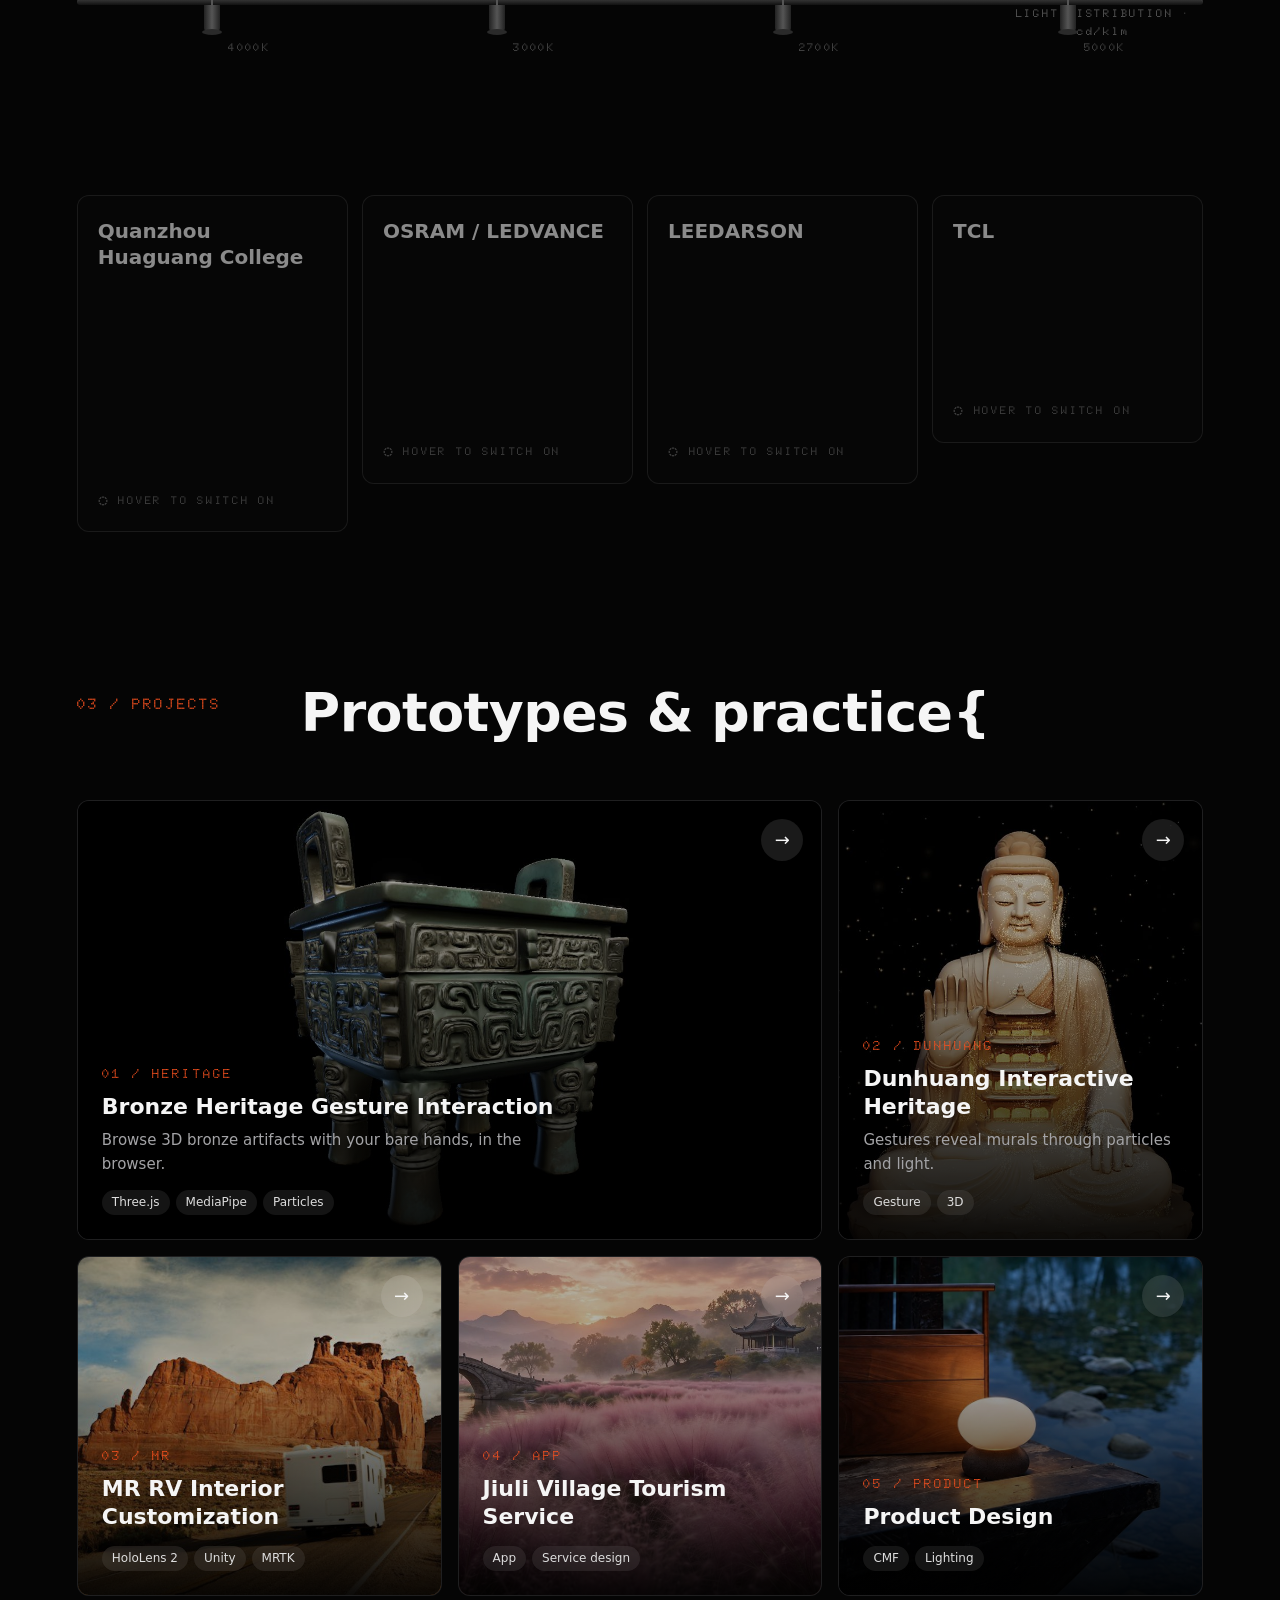
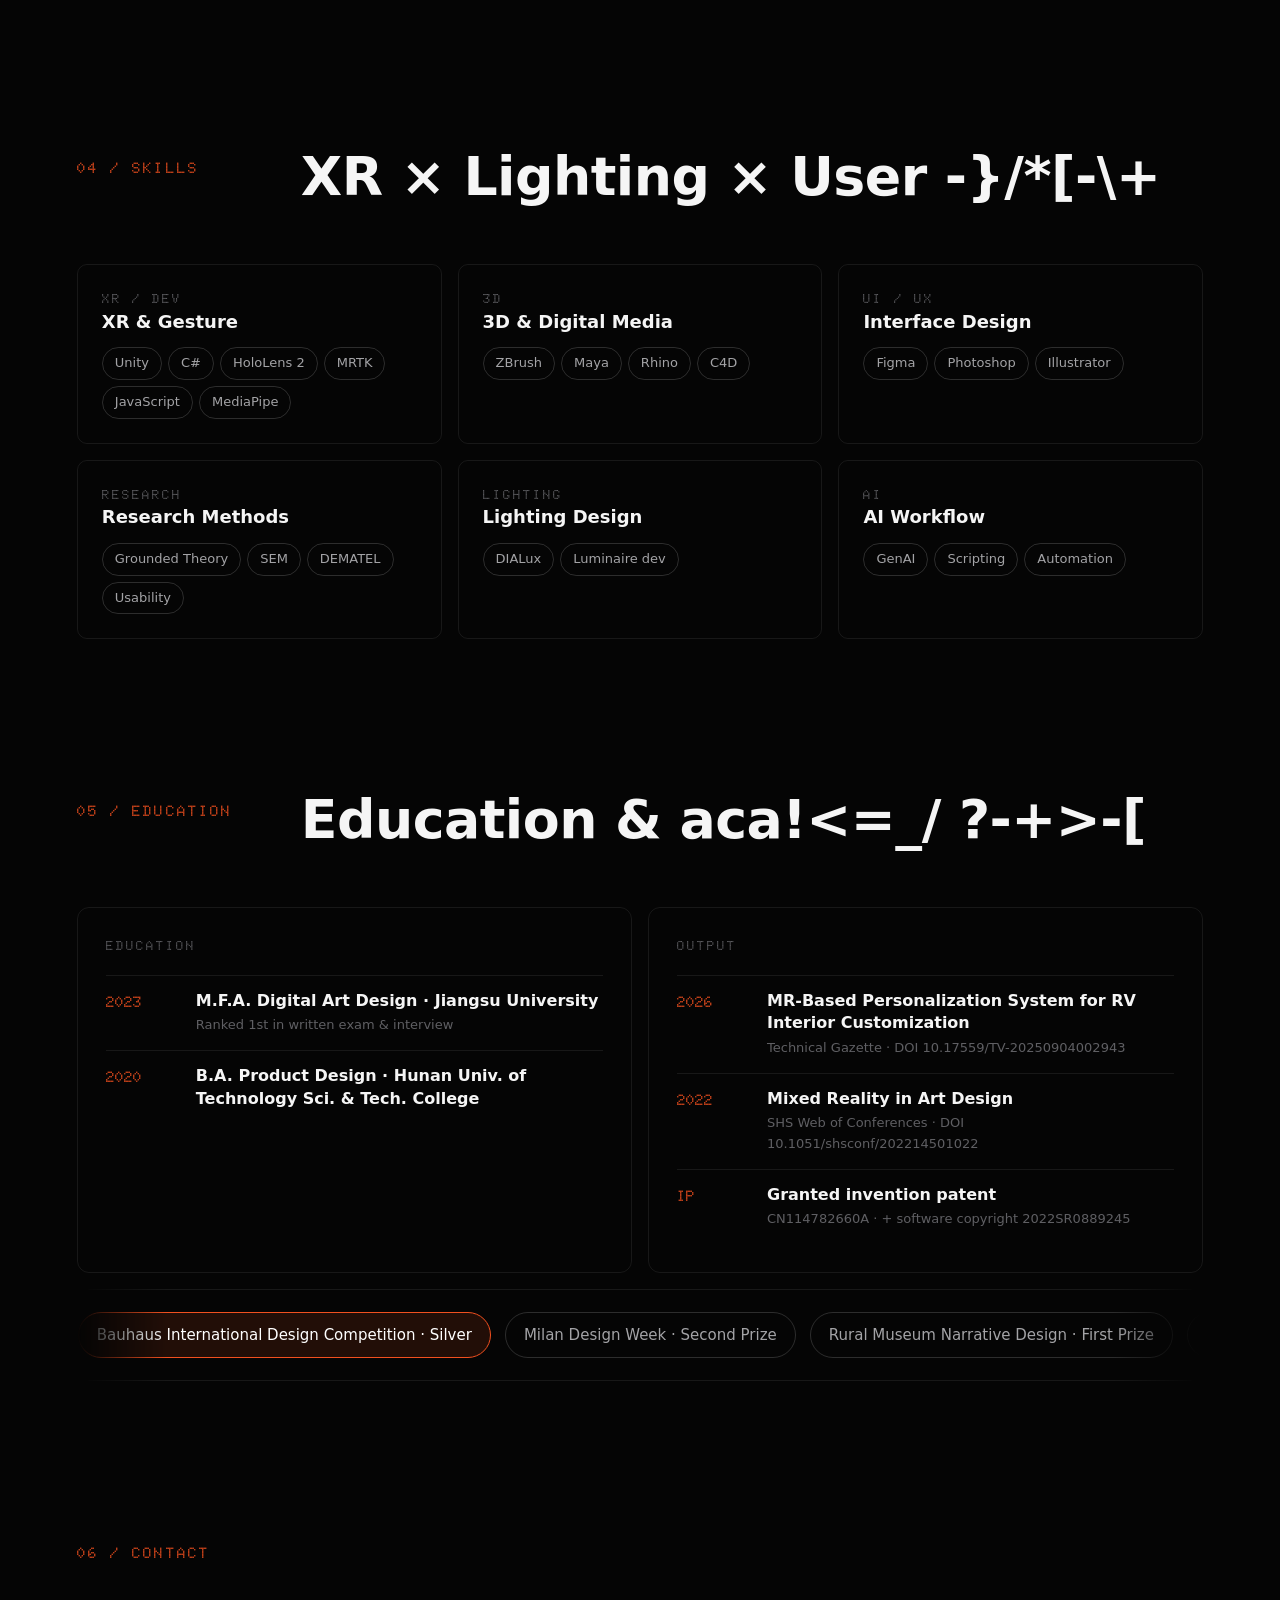
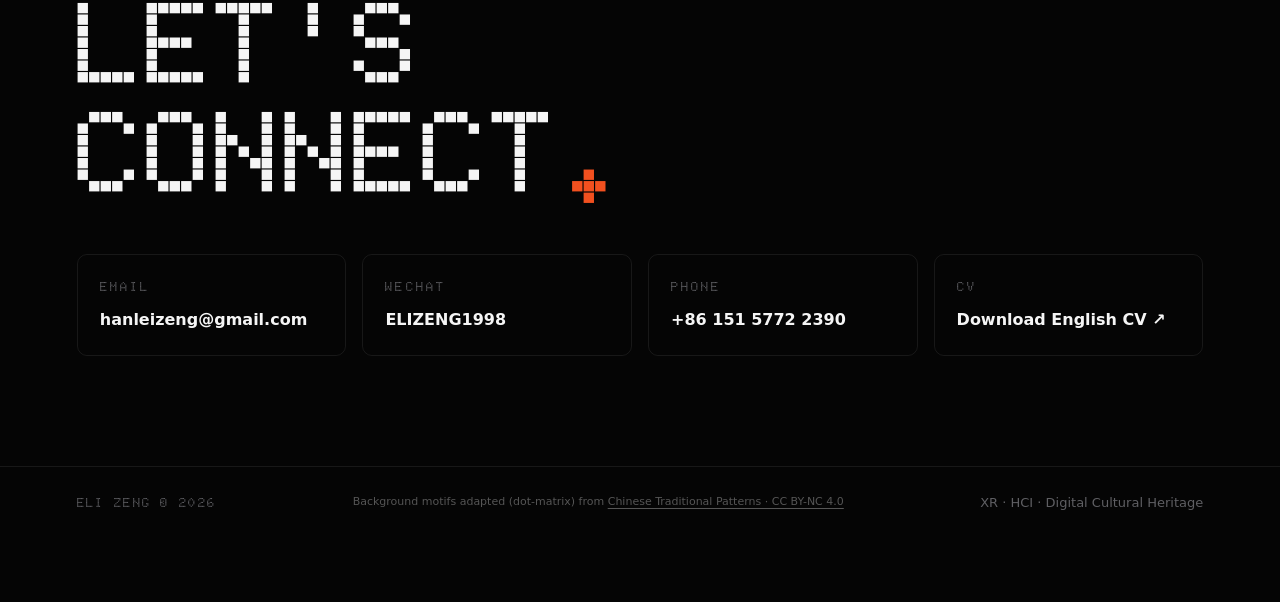
==== commit bc387223: "Patent: use publication number CN114782660A" ====
--- a/v2/index.html
+++ b/v2/index.html
@@ -577,7 +577,7 @@
       <div class="box rv d1"><div class="kicker" data-en="OUTPUT" data-zh="科研成果">OUTPUT</div>
         <div class="row"><div class="y">2026</div><div><div class="t">MR-Based Personalization System for RV Interior Customization</div><div class="m">Technical Gazette · DOI 10.17559/TV-20250904002943</div></div></div>
         <div class="row"><div class="y">2022</div><div><div class="t">Mixed Reality in Art Design</div><div class="m">SHS Web of Conferences · DOI 10.1051/shsconf/202214501022</div></div></div>
-        <div class="row"><div class="y">IP</div><div><div class="t" data-en="Granted invention patent" data-zh="授权发明专利">Granted invention patent</div><div class="m">CN202210502049.1 · <span data-en="+ software copyright 2022SR0889245" data-zh="+ 软件著作权 2022SR0889245">+ software copyright 2022SR0889245</span></div></div></div>
+        <div class="row"><div class="y">IP</div><div><div class="t" data-en="Granted invention patent" data-zh="授权发明专利">Granted invention patent</div><div class="m">CN114782660A · <span data-en="+ software copyright 2022SR0889245" data-zh="+ 软件著作权 2022SR0889245">+ software copyright 2022SR0889245</span></div></div></div>
       </div>
     </div>
     <div class="marquee rv"><div class="marquee-track" id="awards">
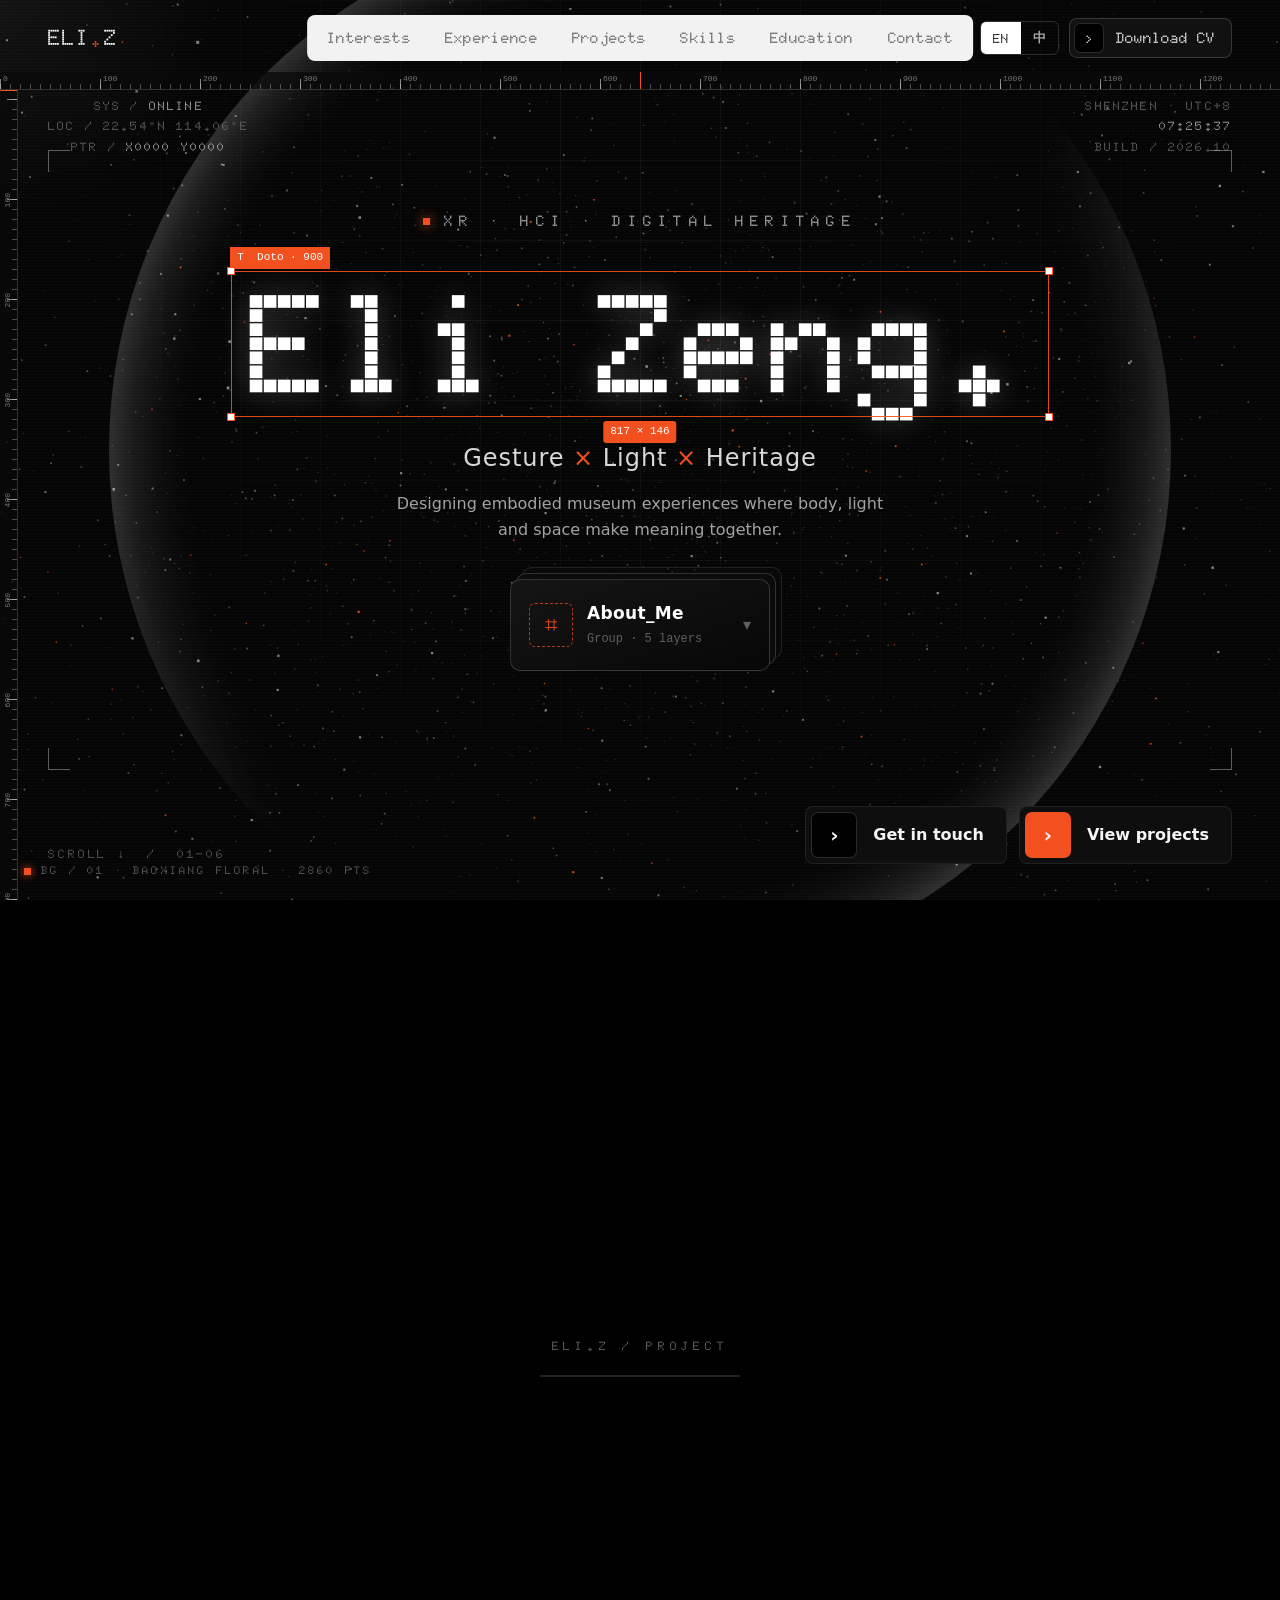
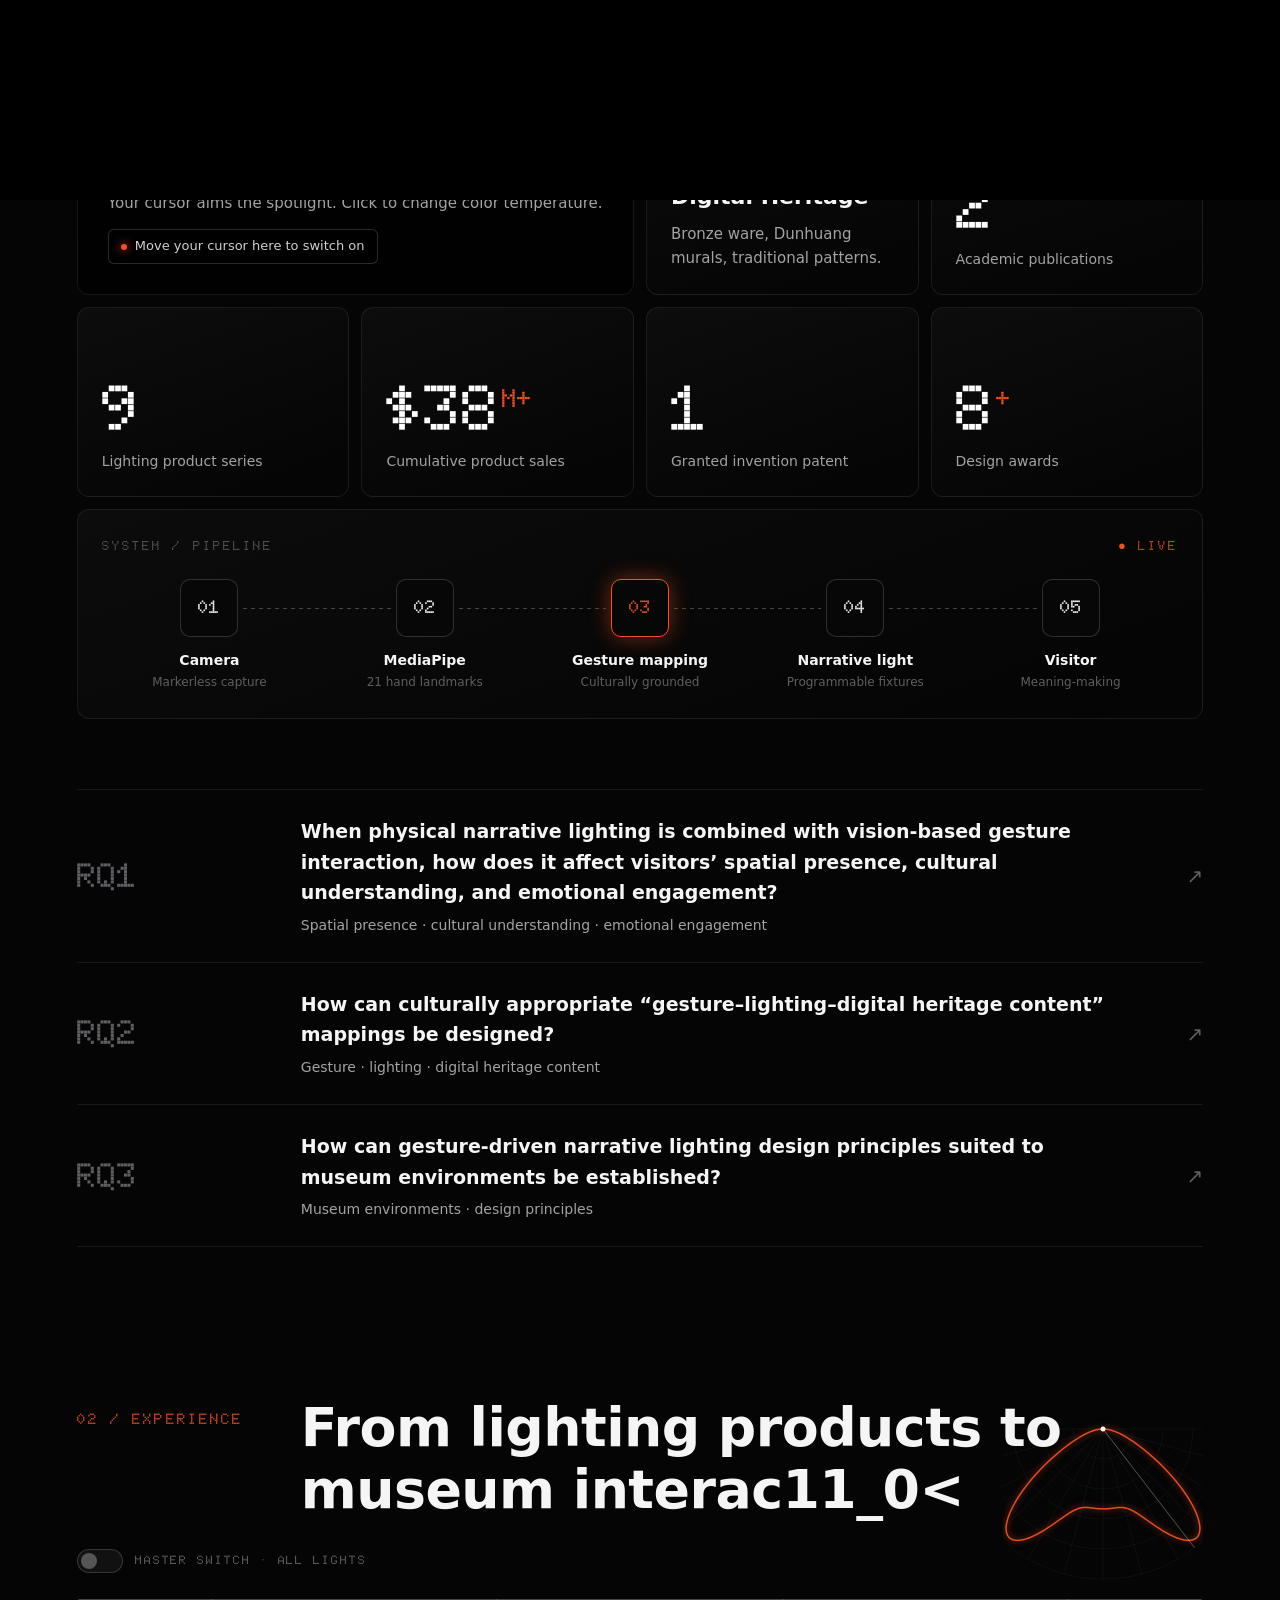
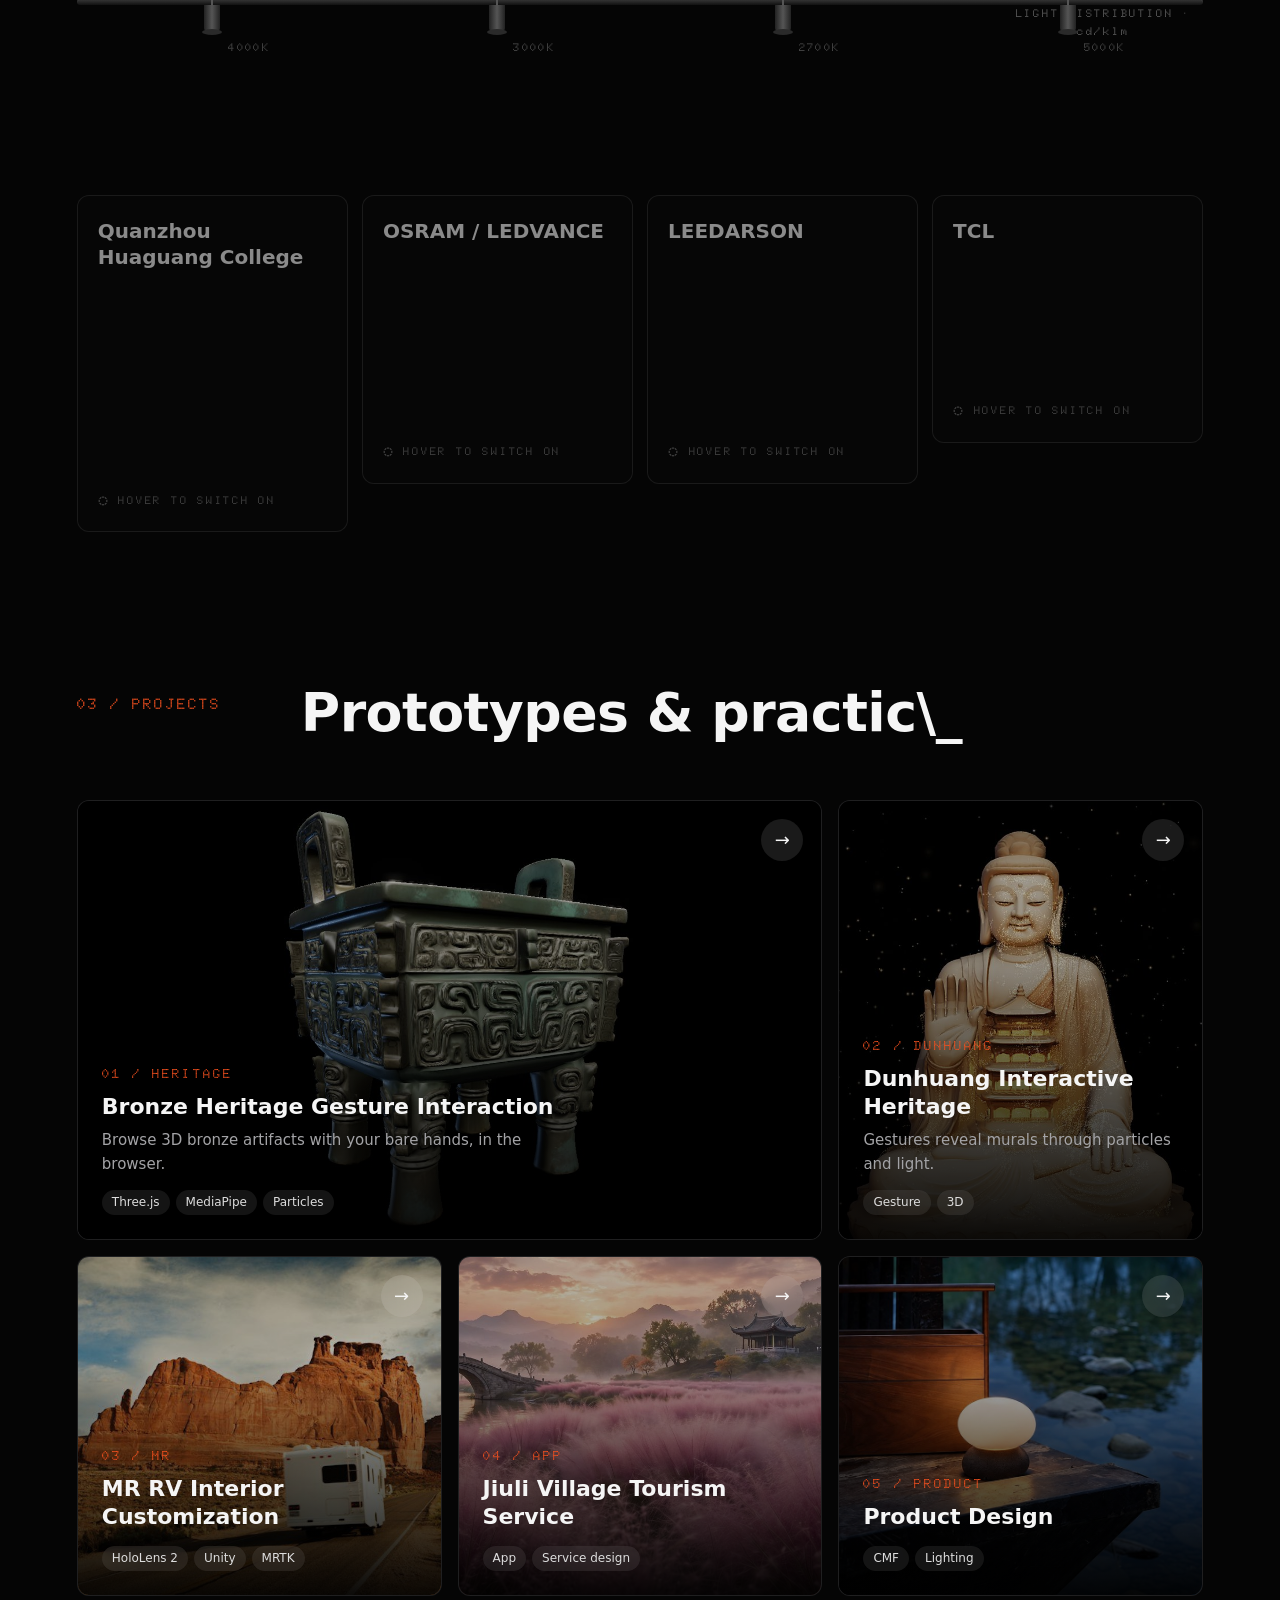
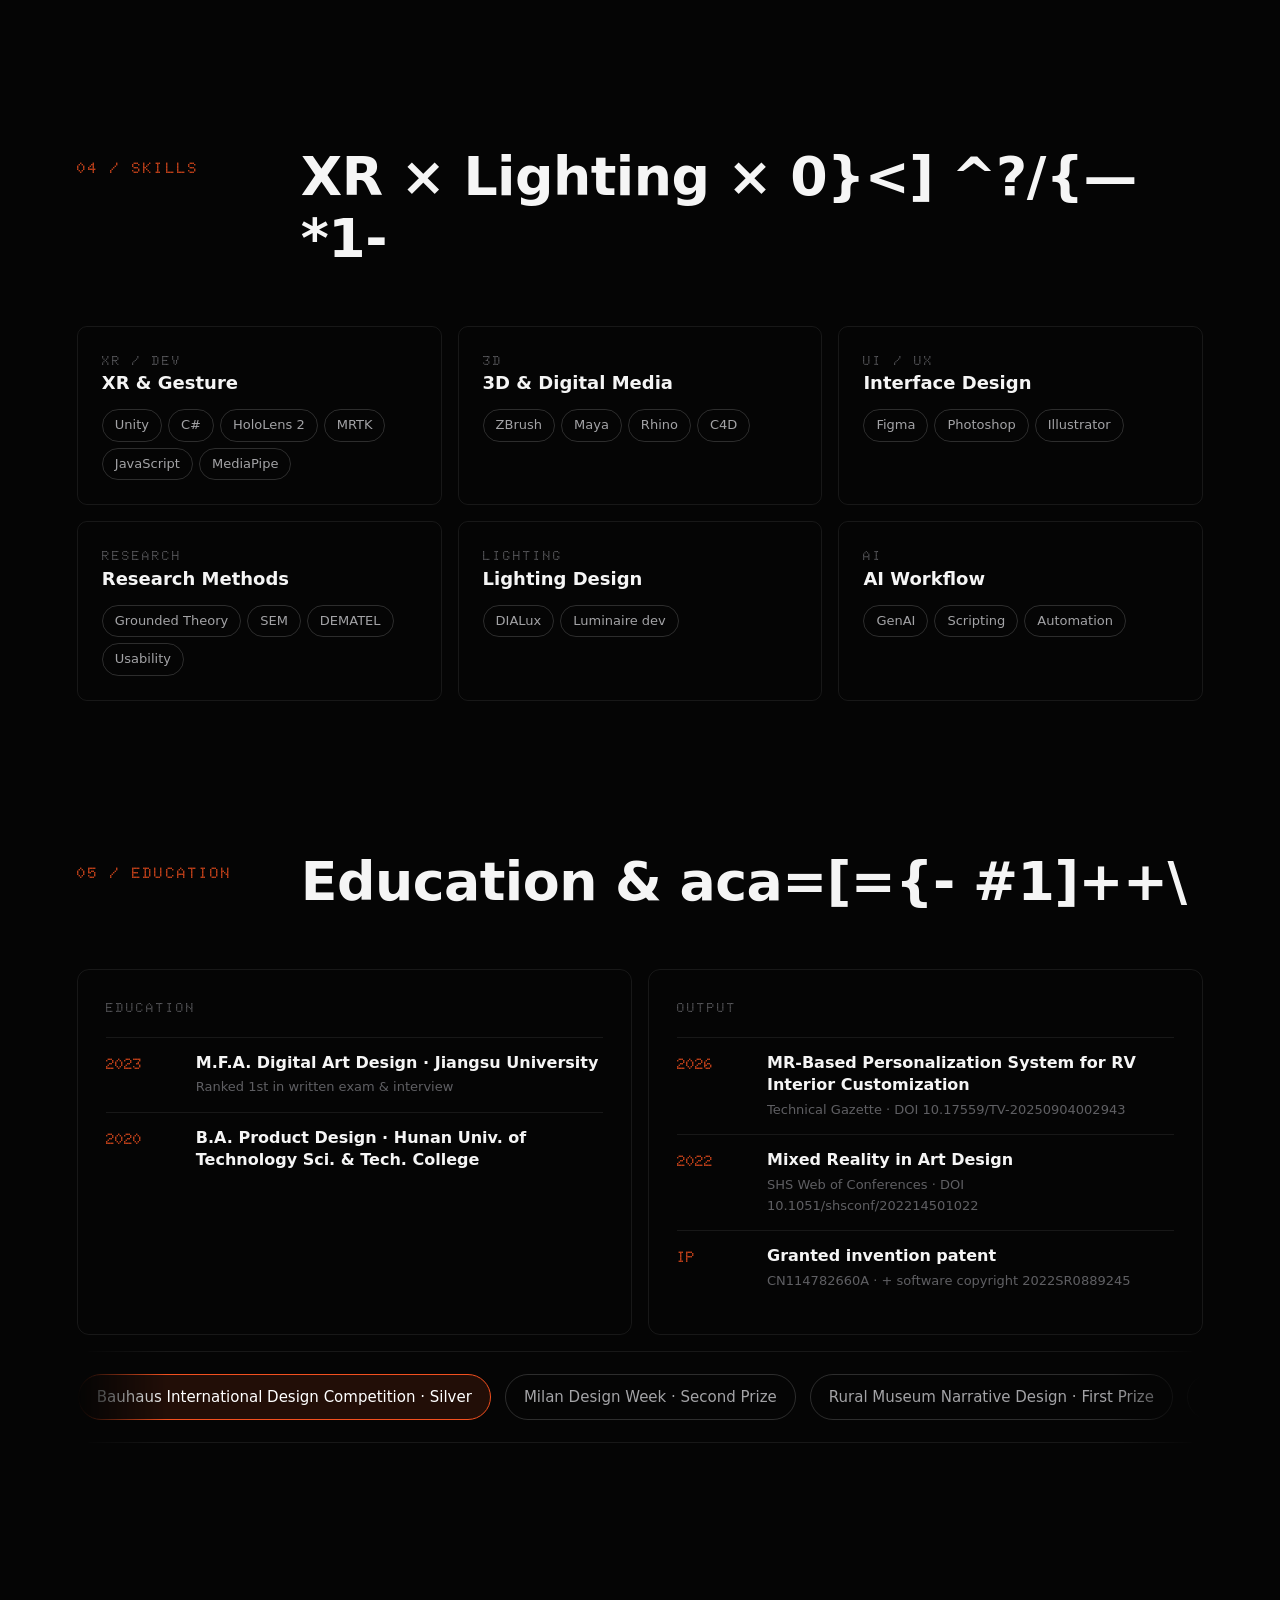
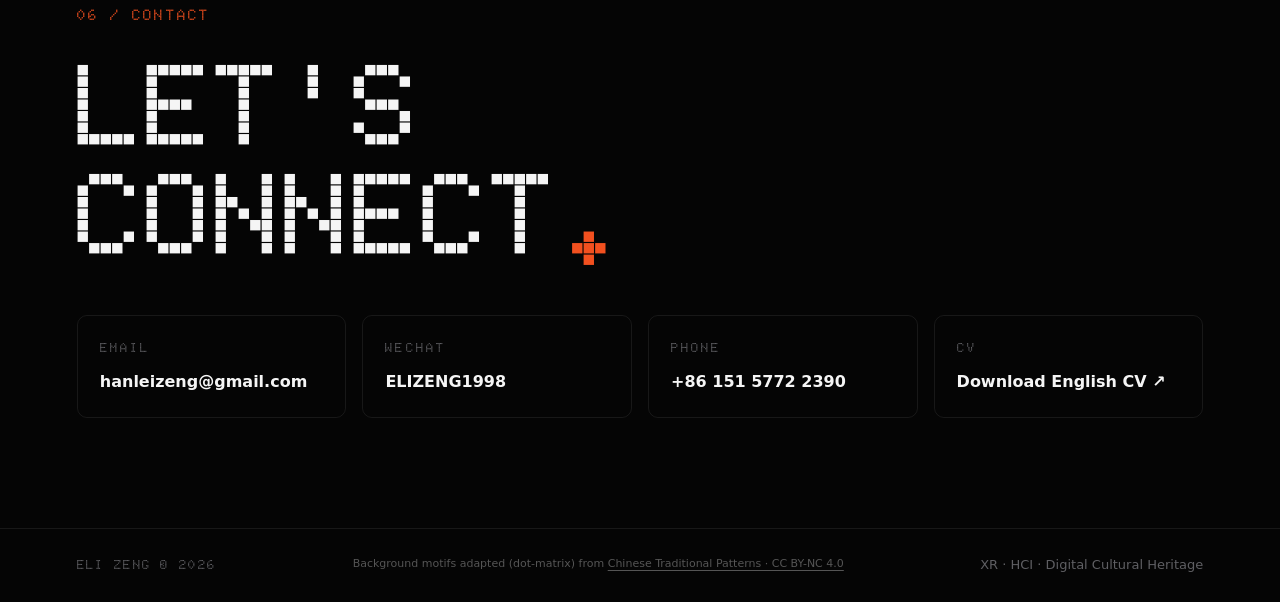
==== commit 9c0f9b34: "Point CV download links at updated PDFs" ====
--- a/v2/index.html
+++ b/v2/index.html
@@ -422,7 +422,7 @@
   </nav>
   <div class="tools">
     <div class="lang"><button data-lang="en">EN</button><button data-lang="zh">中</button></div>
-    <a class="cv-btn cv-link" href="https://cooleli.github.io/CV-project/assets/cv/Hanlei-Zeng-CV-EN.pdf" target="_blank" rel="noopener"><i>›</i><span data-en="Download CV" data-zh="下载简历">Download CV</span></a>
+    <a class="cv-btn cv-link" href="https://cooleli.github.io/CV-project/assets/cv/Hanlei-Zeng-CV-EN.pdf?v=20261011" target="_blank" rel="noopener"><i>›</i><span data-en="Download CV" data-zh="下载简历">Download CV</span></a>
   </div>
 </header>
 
@@ -600,7 +600,7 @@
       <a class="cbox rv" href="mailto:hanleizeng@gmail.com"><div class="kicker">EMAIL</div><div class="v">hanleizeng@gmail.com</div></a>
       <div class="cbox rv d1"><div class="kicker">WECHAT</div><div class="v">ELIZENG1998</div></div>
       <a class="cbox rv d2" href="tel:+8615157722390"><div class="kicker">PHONE</div><div class="v">+86 151 5772 2390</div></a>
-      <a class="cbox rv d3 cv-link" href="https://cooleli.github.io/CV-project/assets/cv/Hanlei-Zeng-CV-EN.pdf" target="_blank" rel="noopener"><div class="kicker">CV</div><div class="v" data-en="Download English CV ↗" data-zh="下载中文简历 ↗">Download English CV ↗</div></a>
+      <a class="cbox rv d3 cv-link" href="https://cooleli.github.io/CV-project/assets/cv/Hanlei-Zeng-CV-EN.pdf?v=20261011" target="_blank" rel="noopener"><div class="kicker">CV</div><div class="v" data-en="Download English CV ↗" data-zh="下载中文简历 ↗">Download English CV ↗</div></a>
     </div>
   </section>
 </main>
@@ -613,7 +613,7 @@
   const t=setInterval(()=>{v=Math.min(100,v+6+Math.ceil(Math.random()*12));p.textContent=v;b.style.width=v+"%";
     if(v>=100){clearInterval(t);setTimeout(()=>sp.classList.add("done"),250)}},45);})();
 /* ---------- language ---------- */
-const CV={en:"https://cooleli.github.io/CV-project/assets/cv/Hanlei-Zeng-CV-EN.pdf",zh:"https://cooleli.github.io/CV-project/assets/cv/Hanlei-Zeng-CV-CN.pdf"};
+const CV={en:"https://cooleli.github.io/CV-project/assets/cv/Hanlei-Zeng-CV-EN.pdf?v=20261011",zh:"https://cooleli.github.io/CV-project/assets/cv/Hanlei-Zeng-CV-CN.pdf?v=20261011"};
 function setLang(l){
   document.documentElement.lang=l==="zh"?"zh-CN":"en";
   document.querySelectorAll("[data-en]").forEach(e=>{e.textContent=e.dataset[l]});
